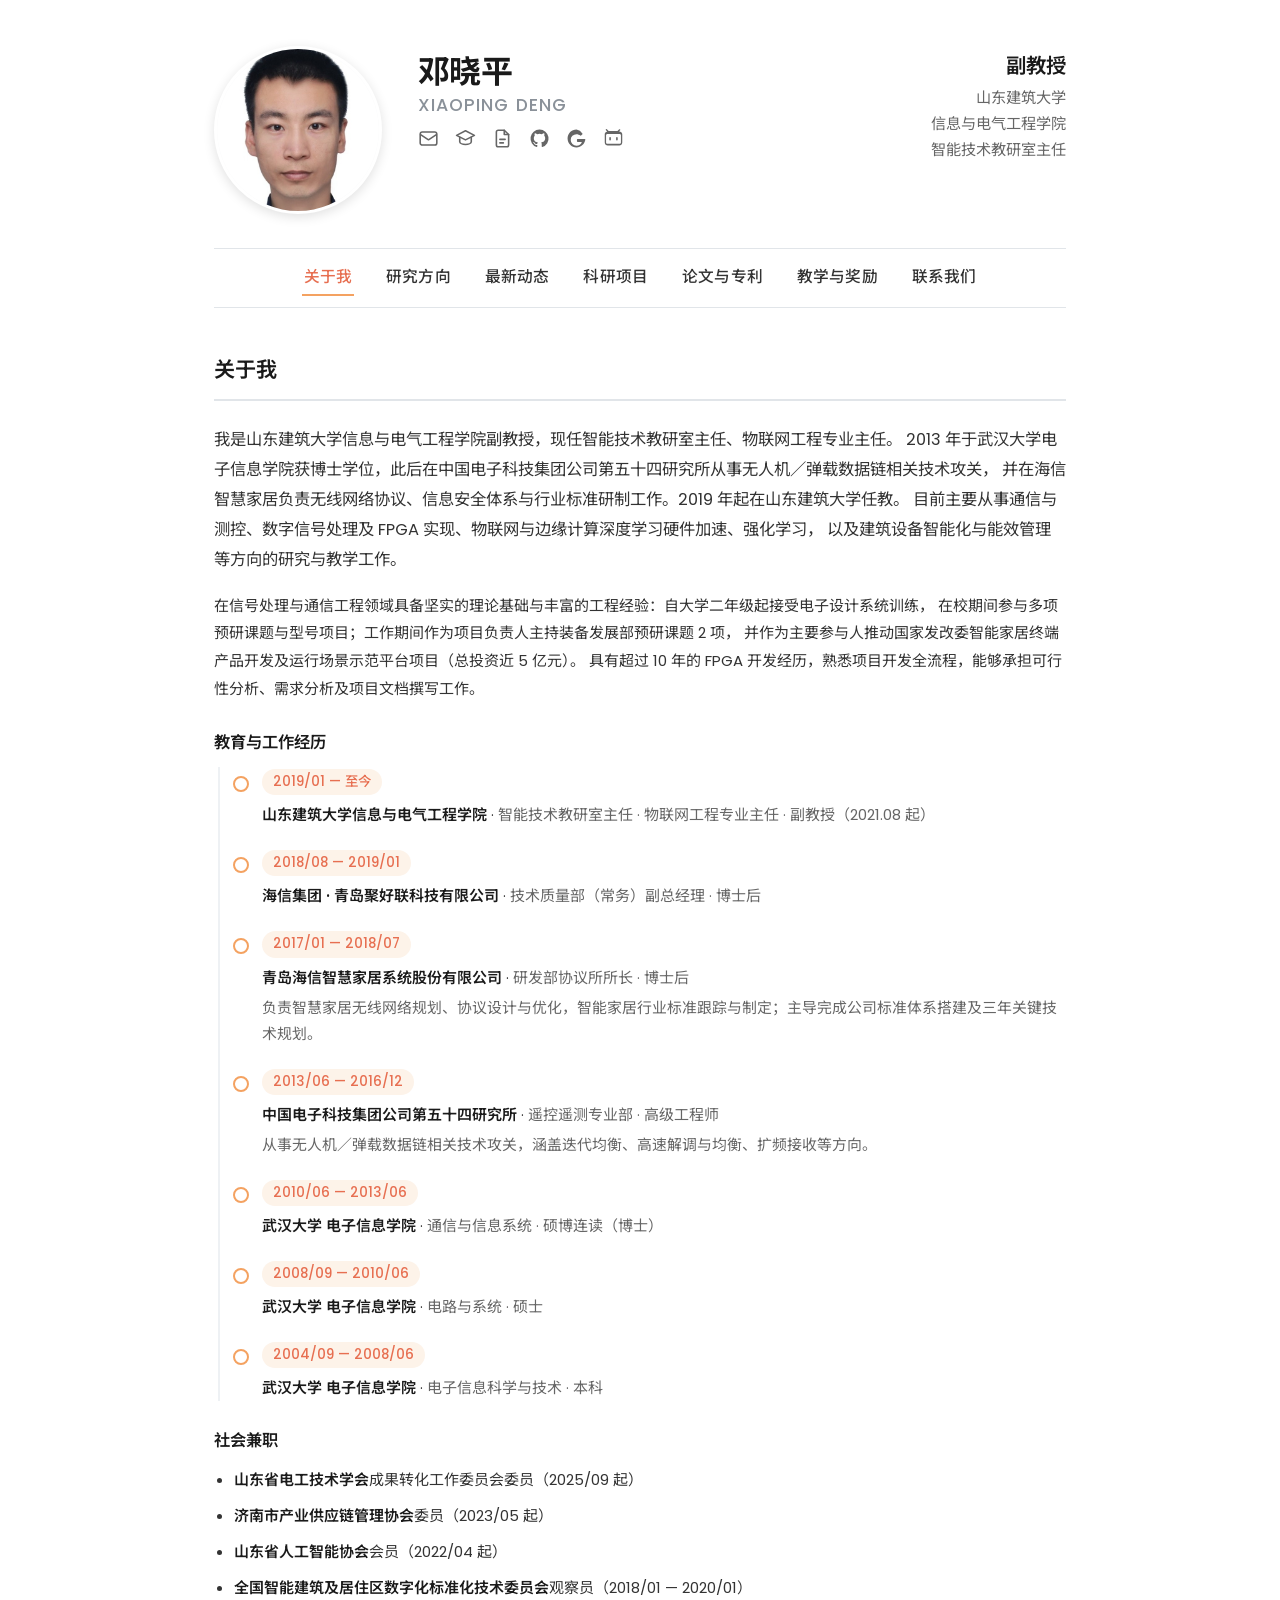
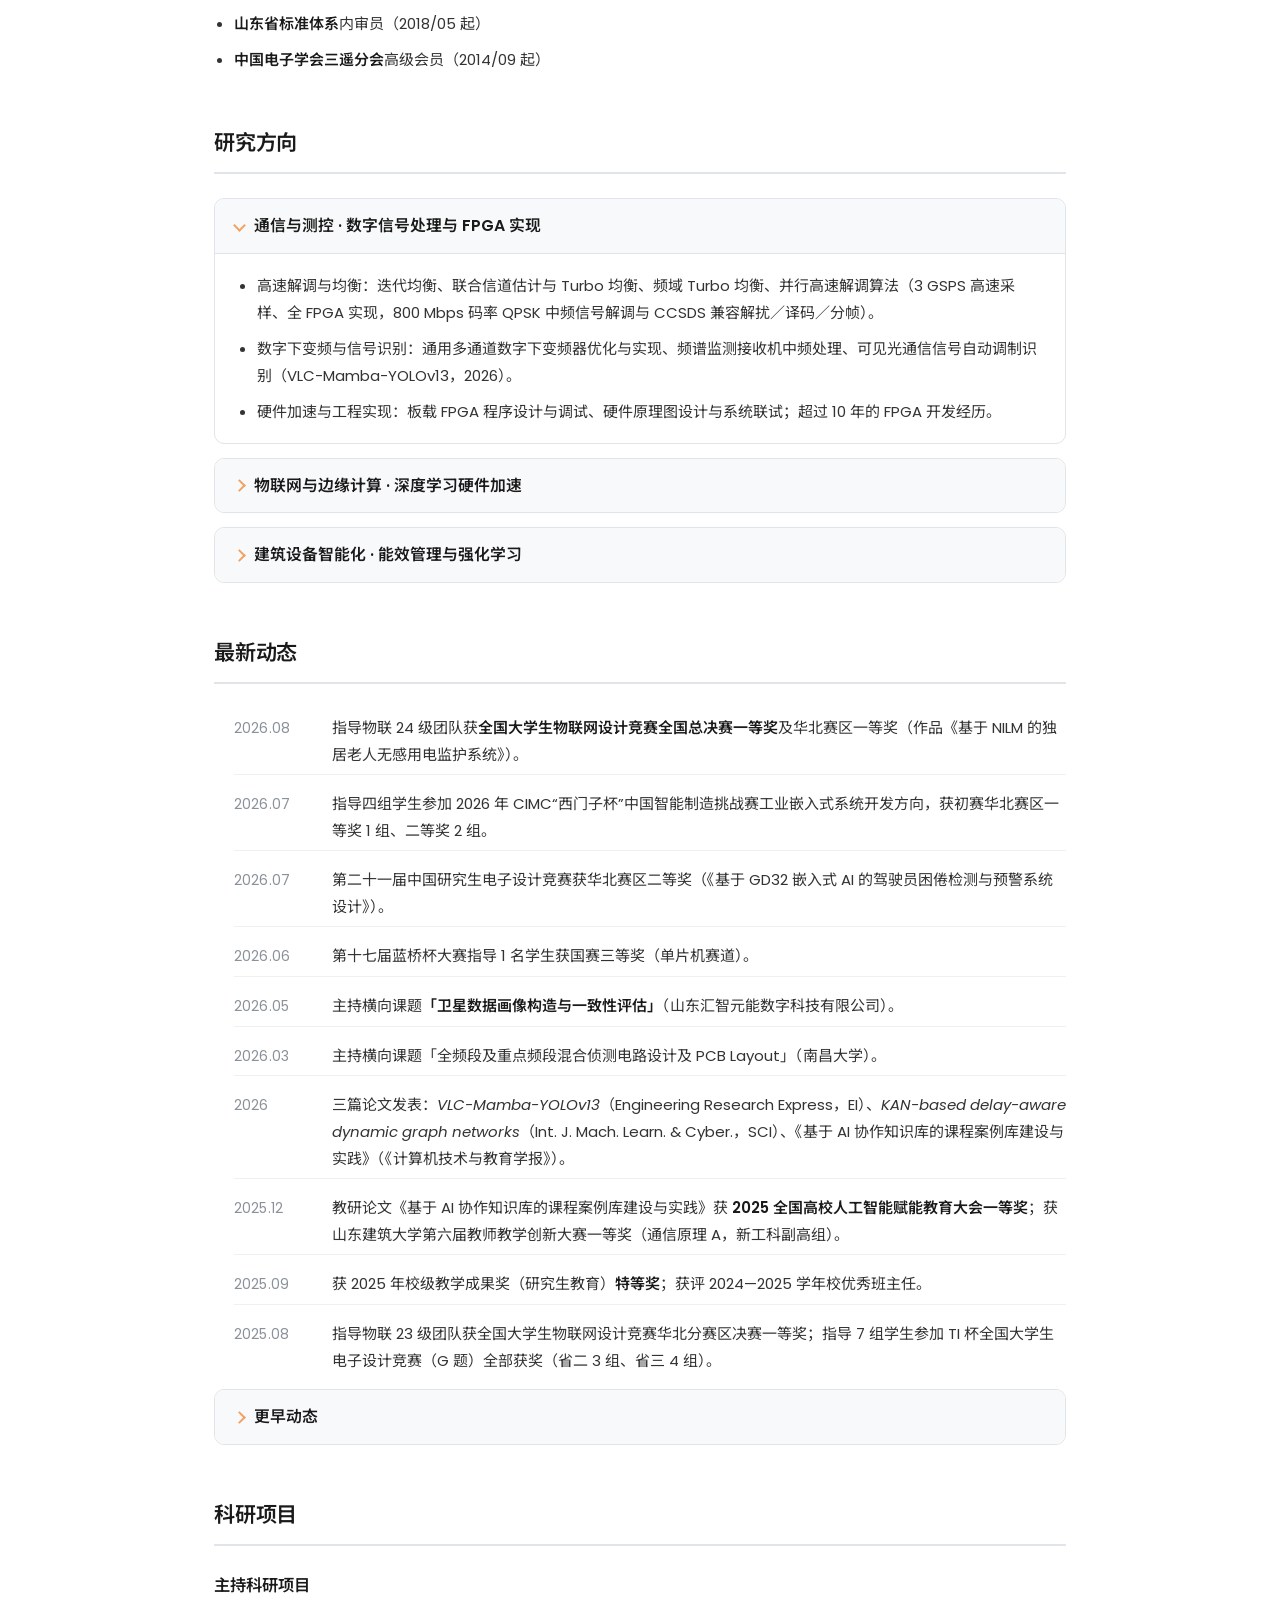
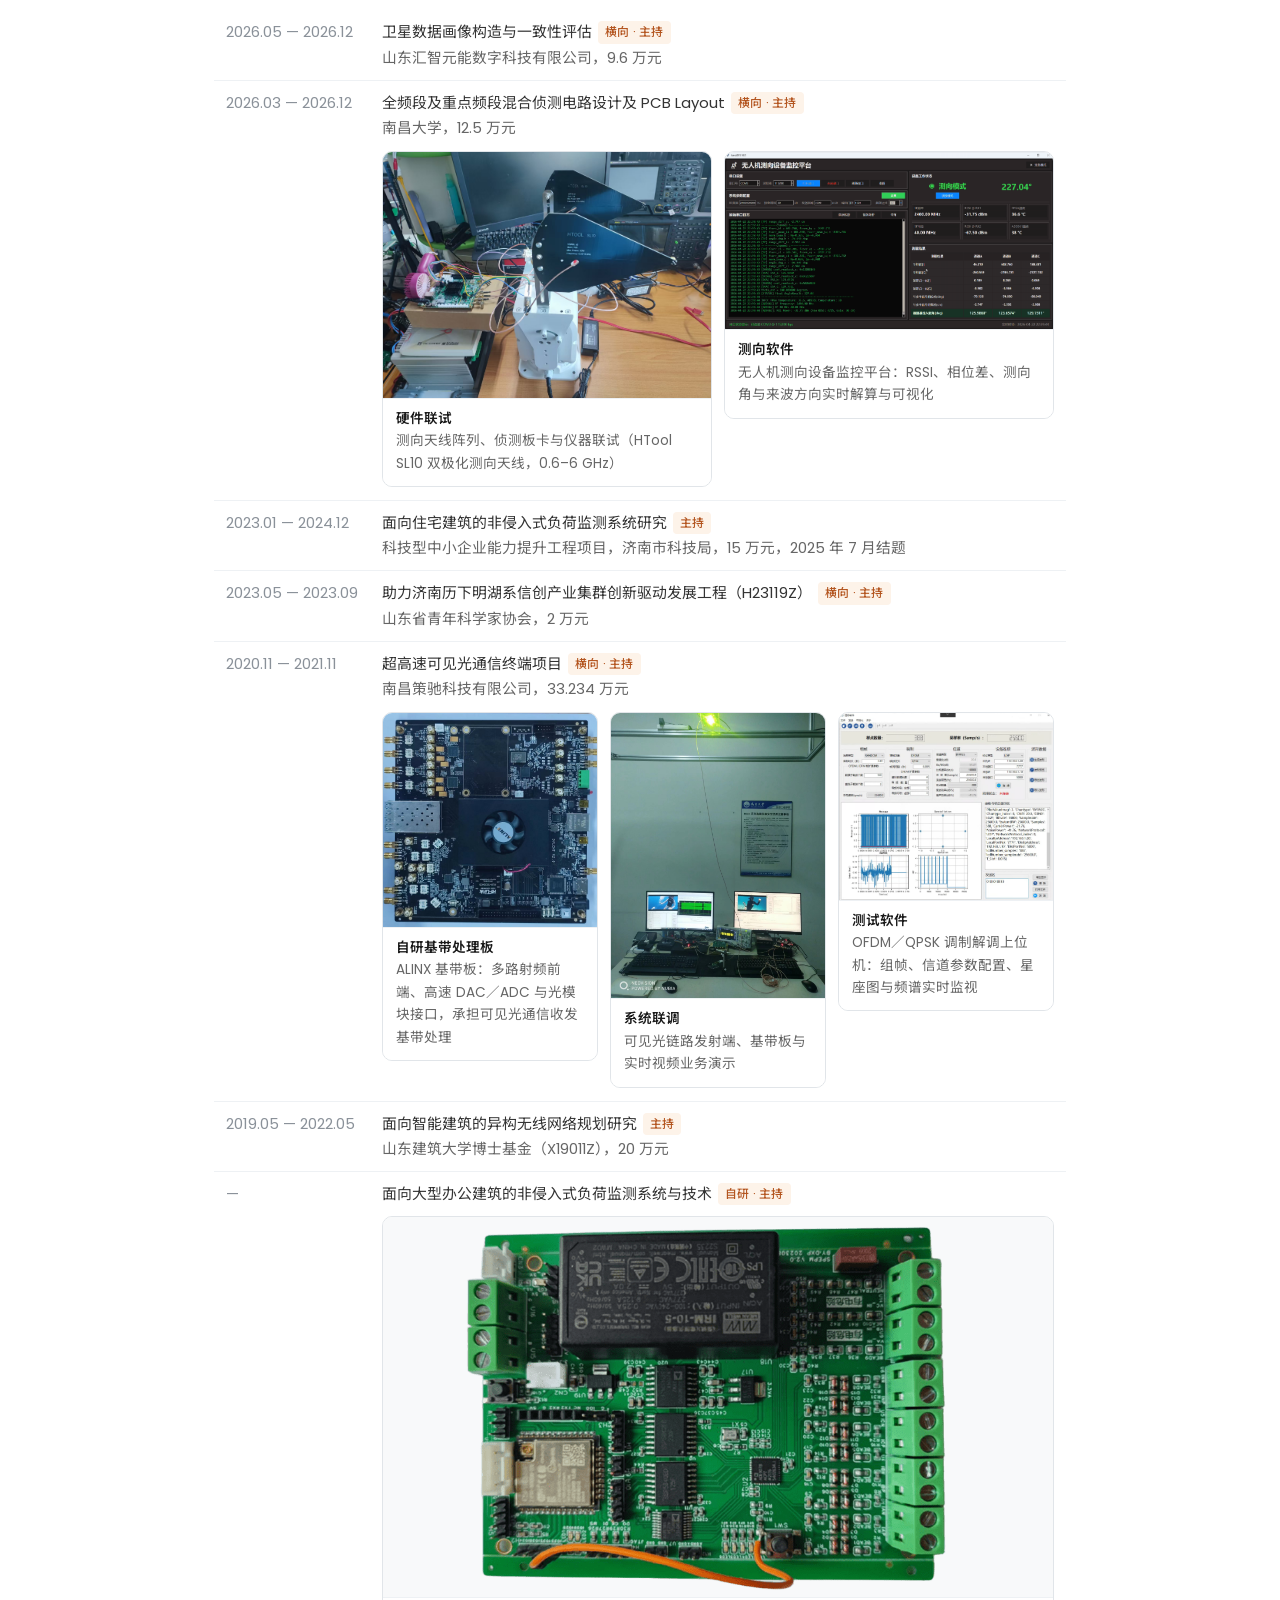
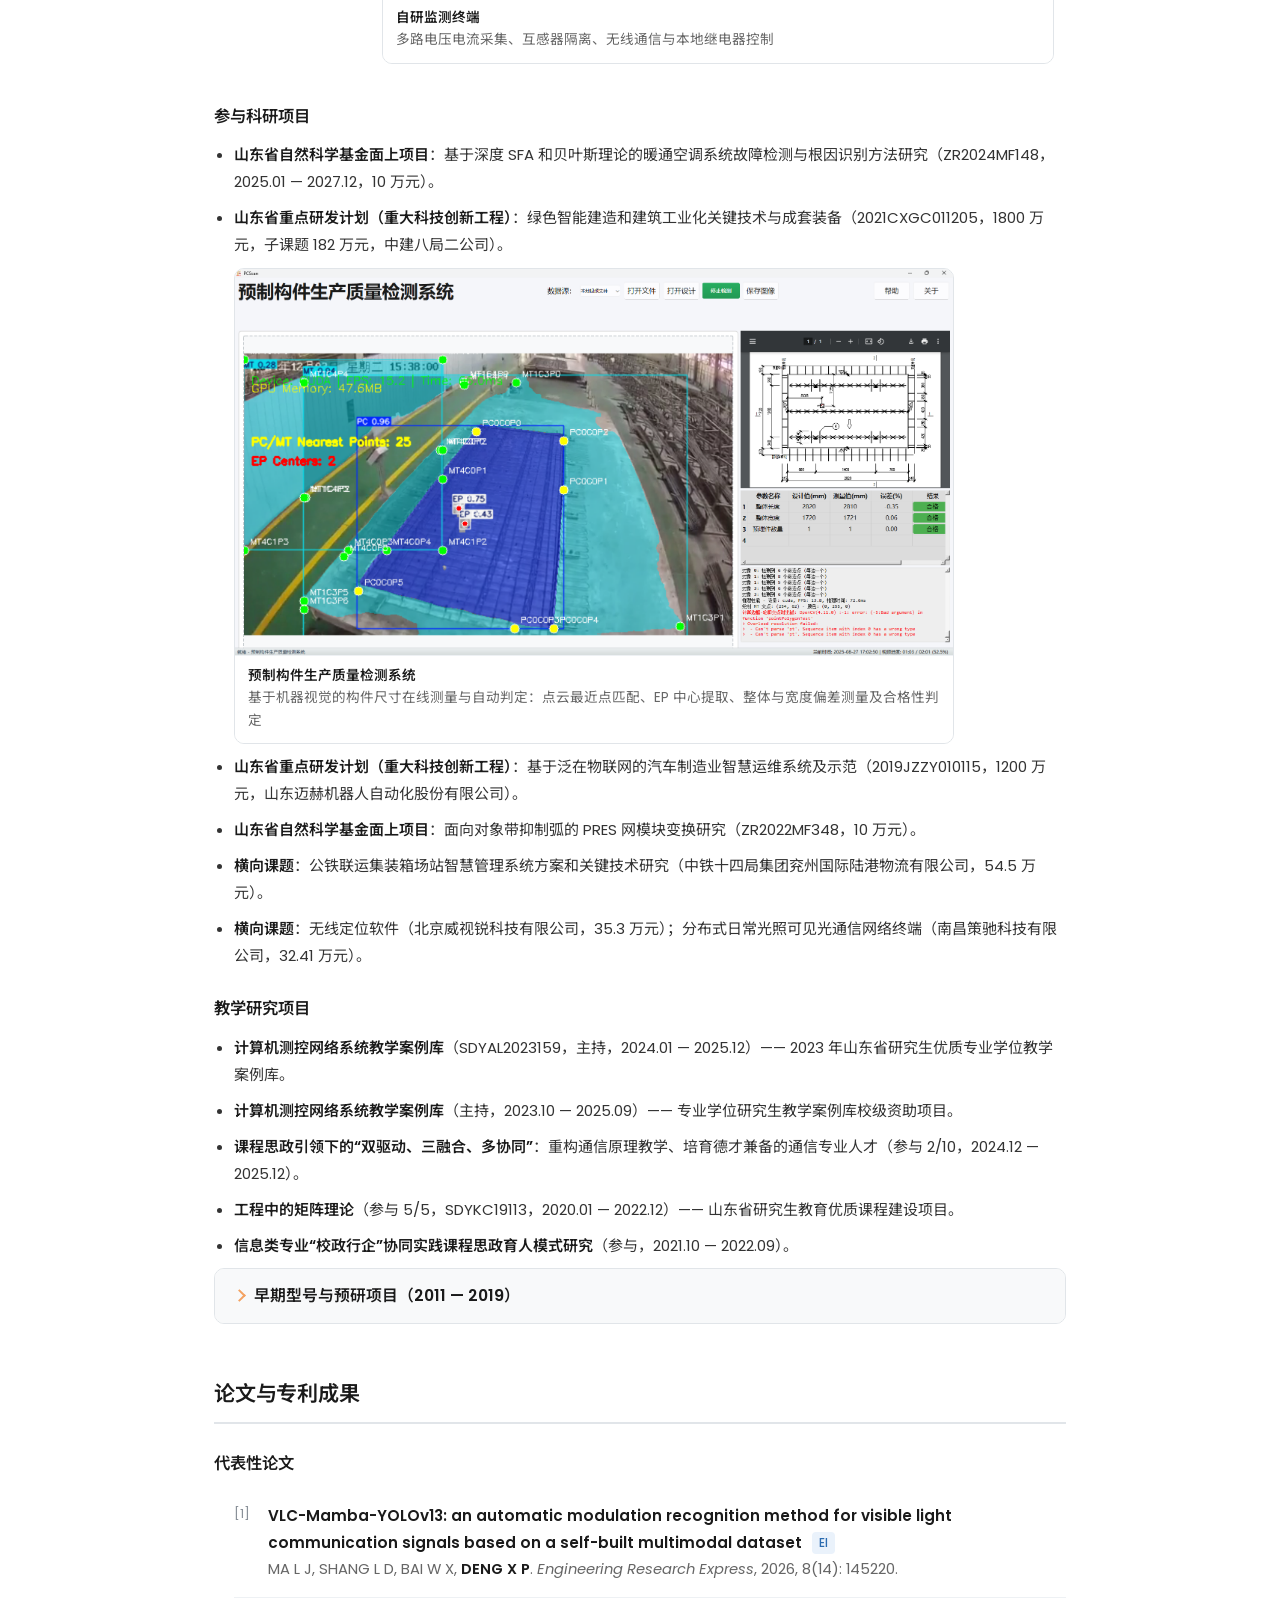
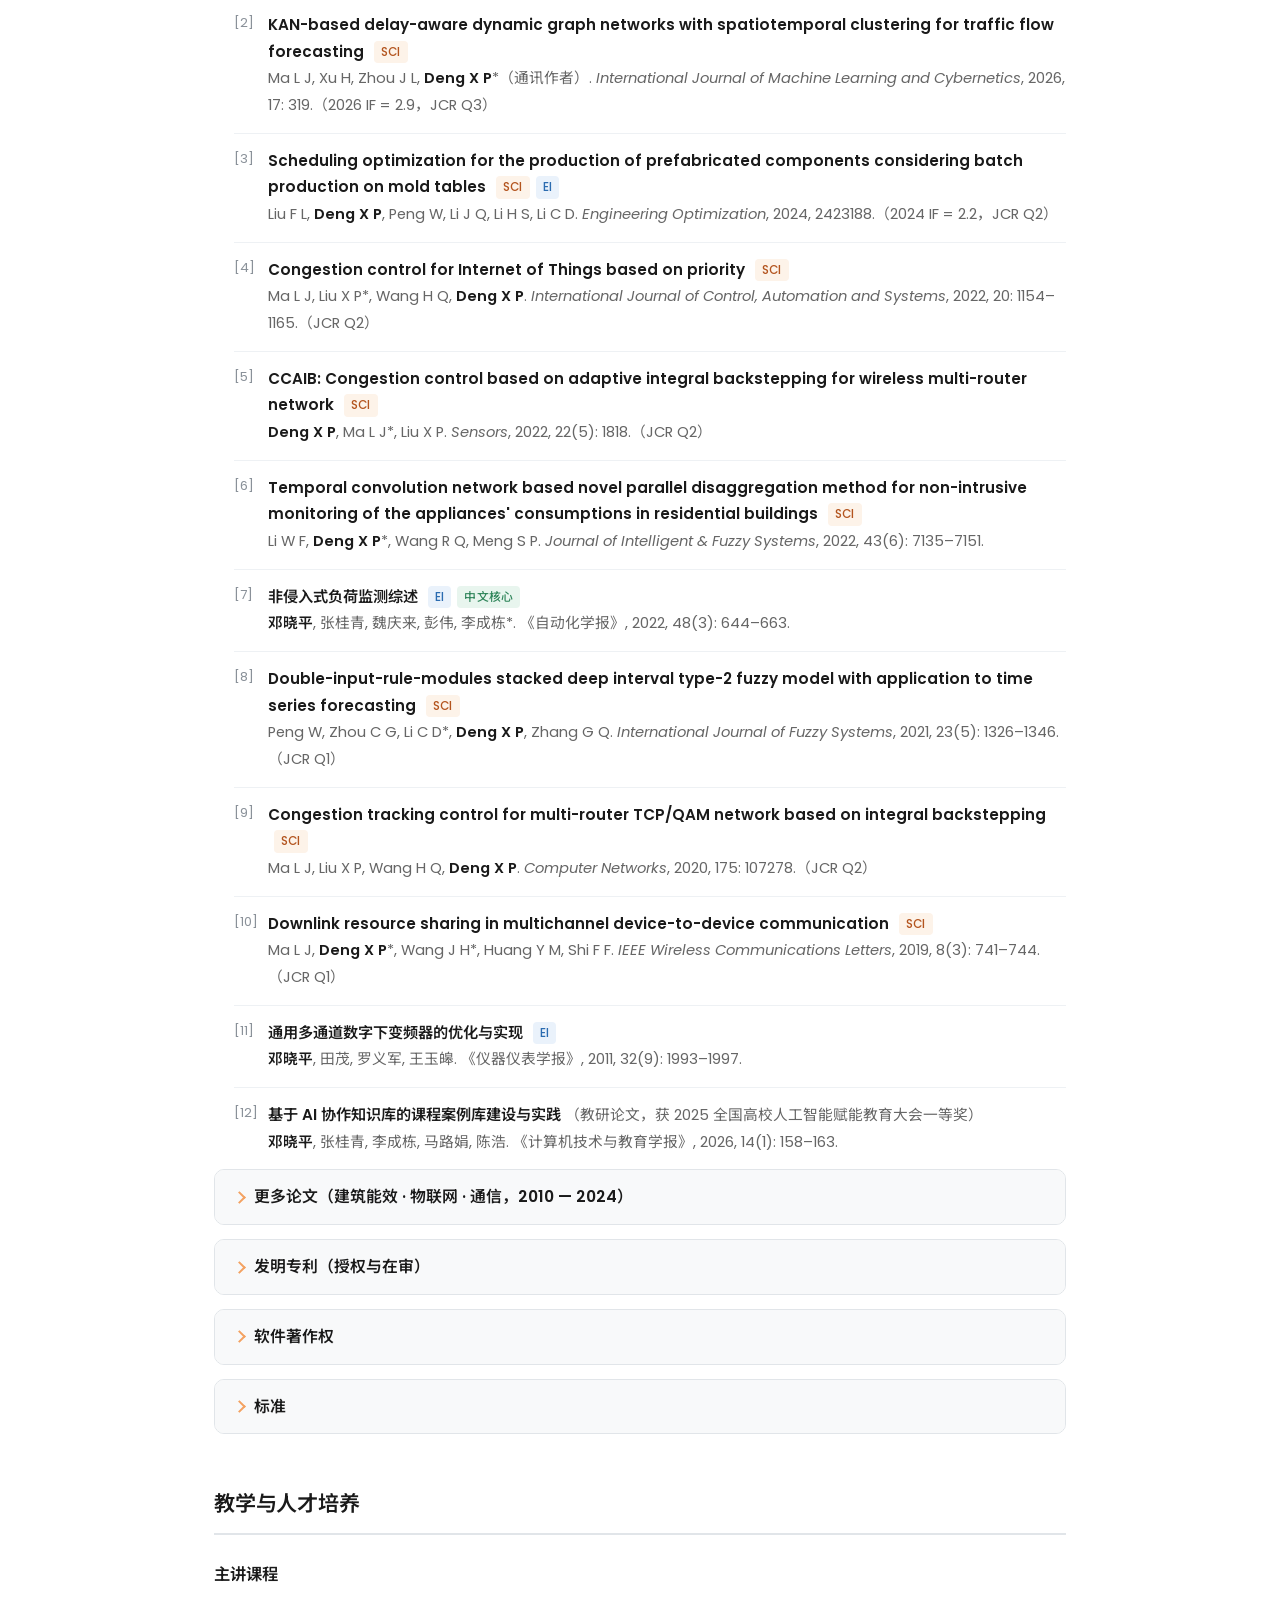
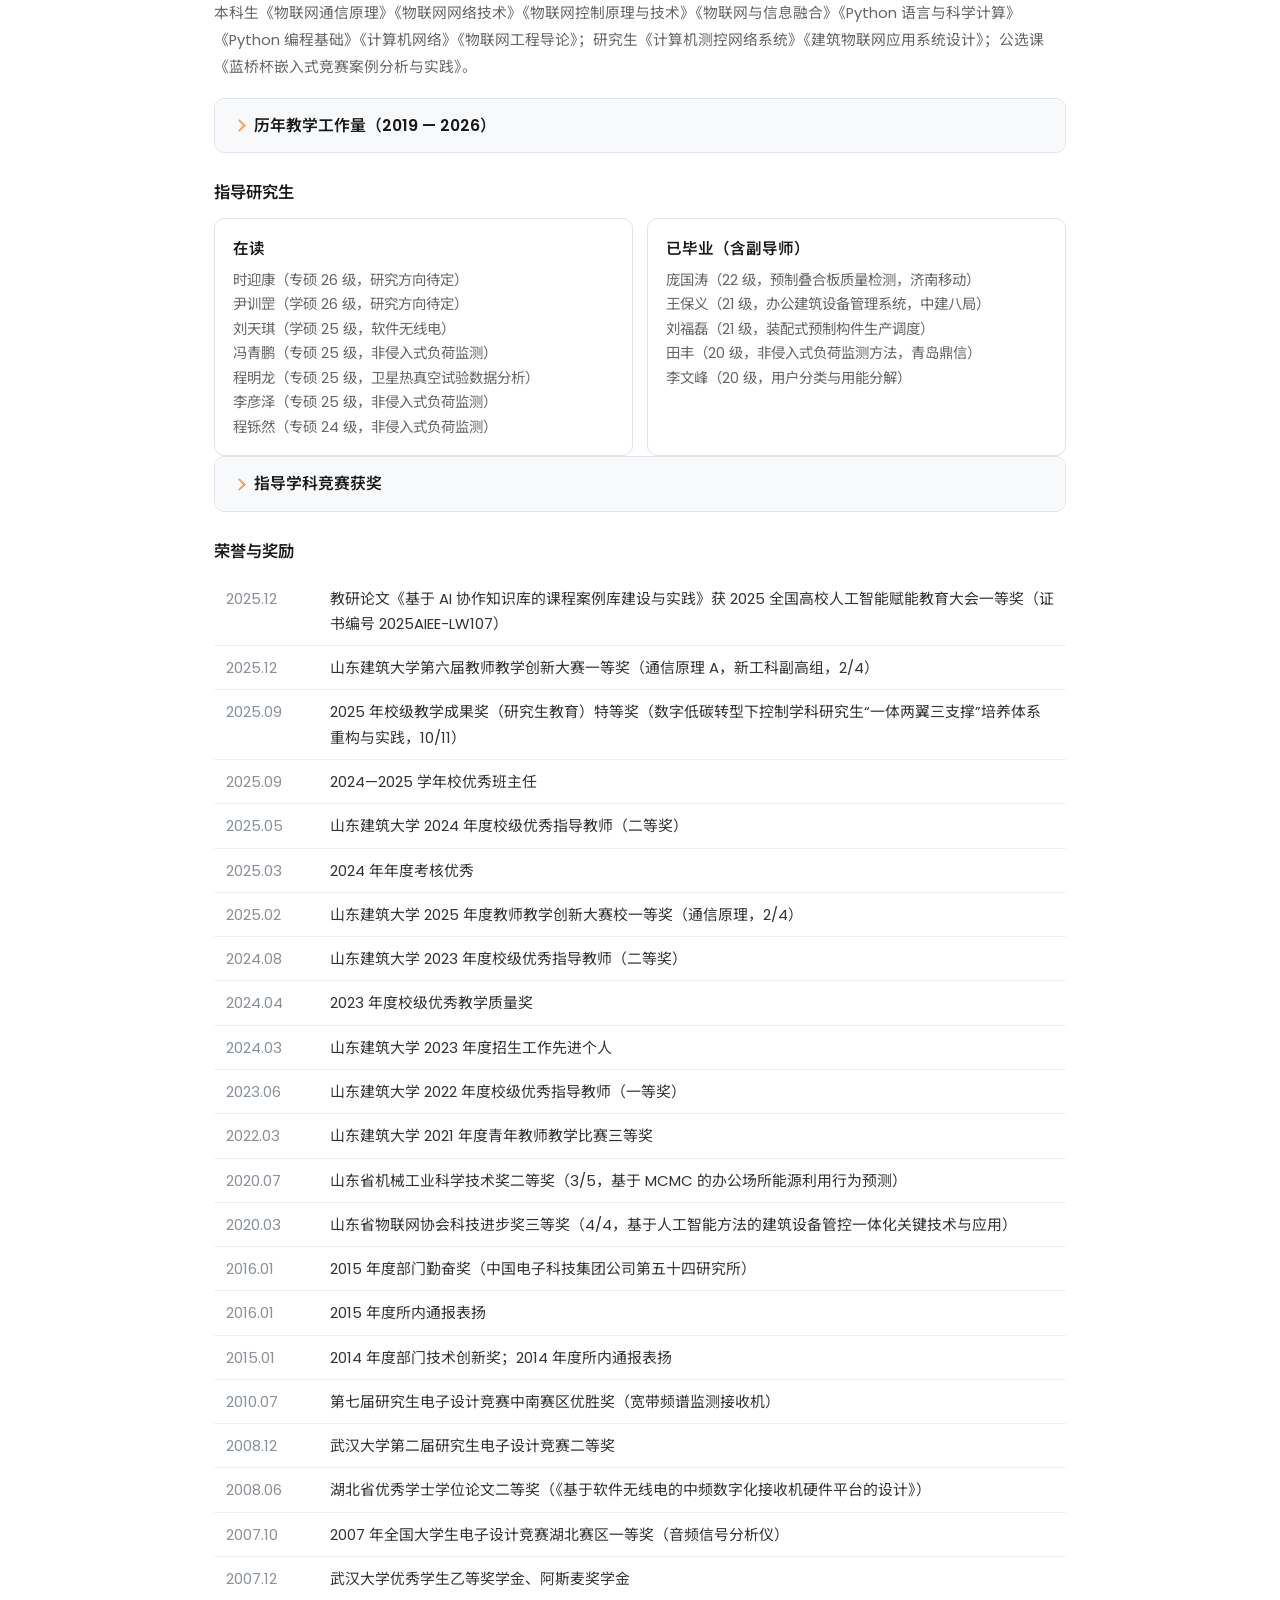
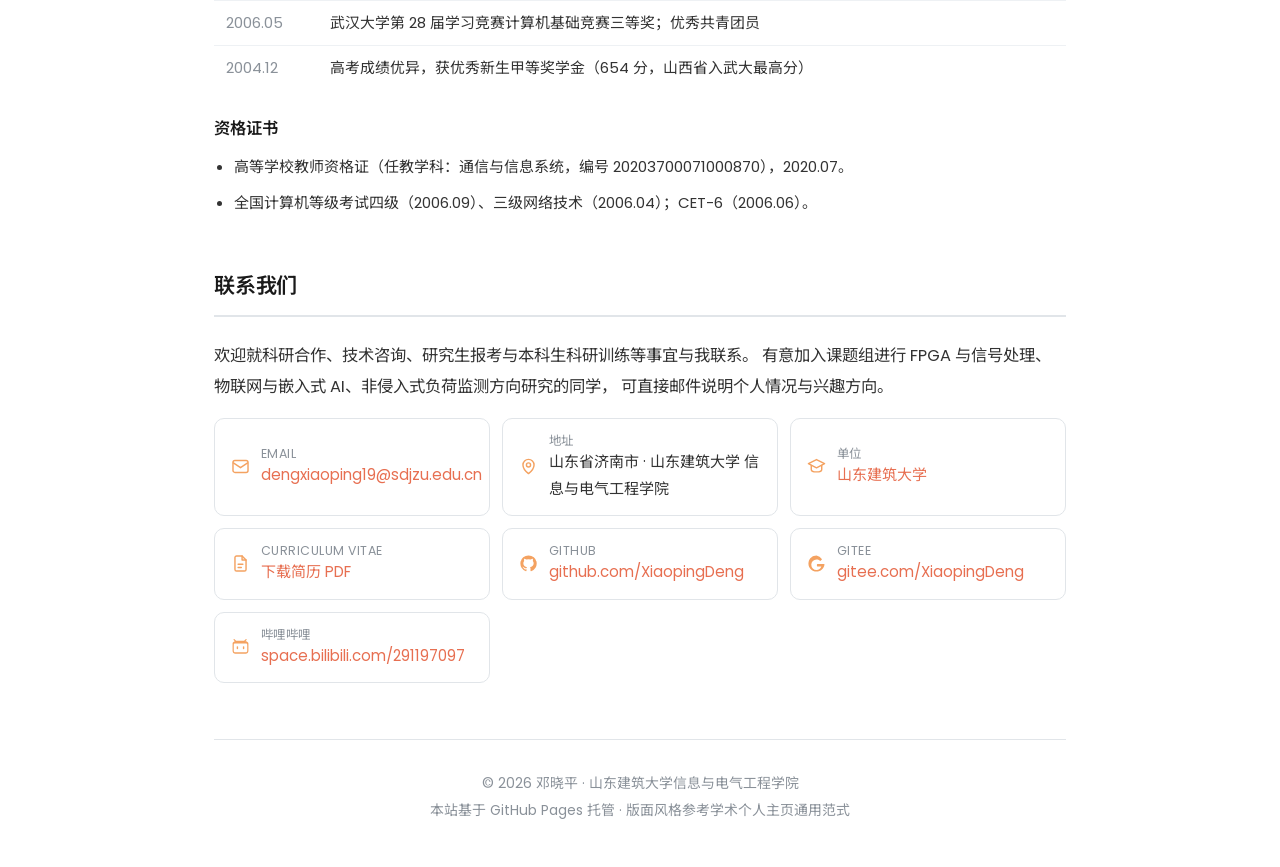
==== index.html @ 7cdaa71a "add personal homepage" ====
<!DOCTYPE html>
<html lang="zh-CN">
<head>
<meta charset="UTF-8">
<meta name="viewport" content="width=device-width, initial-scale=1.0">
<title>邓晓平 · 山东建筑大学</title>
<meta name="description" content="邓晓平，山东建筑大学信息与电气工程学院副教授，智能技术教研室主任。研究方向：通信与测控、数字信号处理及 FPGA 实现、物联网与边缘计算深度学习硬件加速、强化学习、建筑设备智能化与能效管理。">
<meta name="author" content="邓晓平">
<meta name="keywords" content="邓晓平, Xiaoping Deng, 山东建筑大学, 信息与电气工程学院, 物联网, 非侵入式负荷监测, FPGA, 数字信号处理, 智能建筑">
<meta property="og:type" content="profile">
<meta property="og:title" content="邓晓平 · 山东建筑大学">
<meta property="og:description" content="副教授 · 智能技术教研室主任 · 物联网工程专业主任">
<meta property="og:image" content="images/profile.jpg">
<link rel="icon" href="data:image/svg+xml,%3Csvg xmlns='http://www.w3.org/2000/svg' viewBox='0 0 64 64'%3E%3Crect width='64' height='64' rx='14' fill='%23f4a261'/%3E%3Ctext x='32' y='45' font-size='36' font-family='Helvetica,Arial,sans-serif' font-weight='bold' fill='%23fff' text-anchor='middle'%3ED%3C/text%3E%3C/svg%3E">
<link rel="preconnect" href="https://fonts.googleapis.com">
<link rel="preconnect" href="https://fonts.gstatic.com" crossorigin>
<link href="https://fonts.googleapis.com/css2?family=Poppins:wght@300;400;500;600;700&family=Noto+Sans+SC:wght@300;400;500;700&display=swap" rel="stylesheet">
<link rel="stylesheet" href="styles.css">
<script type="application/ld+json">
{
  "@context": "https://schema.org",
  "@type": "Person",
  "name": "邓晓平",
  "alternateName": "Xiaoping Deng",
  "jobTitle": "副教授",
  "affiliation": {
    "@type": "Organization",
    "name": "山东建筑大学",
    "department": "信息与电气工程学院"
  },
  "email": "dengxiaoping19@sdjzu.edu.cn",
  "knowsAbout": [
    "通信与测控",
    "数字信号处理与 FPGA 实现",
    "物联网与边缘计算",
    "深度学习硬件加速",
    "强化学习",
    "非侵入式负荷监测",
    "建筑设备智能化与能效管理"
  ]
}
</script>
</head>

<body>

<!-- ============================ 顶部介绍 ============================ -->
<section id="intro" class="intro-container">
    <div class="profile-photo">
        <img src="images/profile.jpg" alt="邓晓平 照片">
    </div>
    <div class="intro-text">
        <h1>邓晓平</h1>
        <h1 class="name-en">Xiaoping Deng</h1>
        <div class="social-icons">
            <a href="mailto:dengxiaoping19@sdjzu.edu.cn" aria-label="电子邮件" title="电子邮件">
                <svg viewBox="0 0 24 24" fill="none" stroke="currentColor" stroke-width="1.8" stroke-linecap="round" stroke-linejoin="round"><rect x="2.5" y="4.5" width="19" height="15" rx="2.5"/><path d="M3 7.5l9 6 9-6"/></svg>
            </a>
            <a href="https://www.sdjzu.edu.cn/" target="_blank" rel="noopener" aria-label="山东建筑大学" title="山东建筑大学">
                <svg viewBox="0 0 24 24" fill="none" stroke="currentColor" stroke-width="1.8" stroke-linecap="round" stroke-linejoin="round"><path d="M12 3.2L1.8 8.4 12 13.6l10.2-5.2L12 3.2z"/><path d="M5.4 10.6v5.1c0 1.7 3 3.1 6.6 3.1s6.6-1.4 6.6-3.1v-5.1"/></svg>
            </a>
            <a href="files/cv.pdf" target="_blank" aria-label="简历 PDF" title="简历 PDF">
                <svg viewBox="0 0 24 24" fill="none" stroke="currentColor" stroke-width="1.8" stroke-linecap="round" stroke-linejoin="round"><path d="M14 2.5H7A2 2 0 005 4.5v15a2 2 0 002 2h10a2 2 0 002-2V7.5l-5-5z"/><path d="M14 2.5v5h5"/><path d="M9 13h6M9 17h4"/></svg>
            </a>
            <!-- 如有学术主页（Google Scholar / 个人主页等），可在此追加一个 <a> -->
            <a href="https://github.com/XiaopingDeng" target="_blank" rel="noopener" aria-label="GitHub" title="GitHub">
                <svg viewBox="0 0 24 24" fill="currentColor"><path d="M12 1.8a10.2 10.2 0 00-3.23 19.9c.51.1.7-.22.7-.49v-1.9c-2.84.62-3.44-1.2-3.44-1.2-.46-1.18-1.13-1.5-1.13-1.5-.93-.63.07-.62.07-.62 1.02.07 1.56 1.05 1.56 1.05.91 1.56 2.39 1.11 2.97.85.09-.66.36-1.11.65-1.37-2.27-.26-4.65-1.13-4.65-5.05 0-1.12.4-2.03 1.05-2.75-.11-.26-.46-1.3.1-2.71 0 0 .86-.27 2.8 1.05a9.7 9.7 0 015.1 0c1.94-1.32 2.8-1.05 2.8-1.05.56 1.41.21 2.45.1 2.71.65.72 1.05 1.63 1.05 2.75 0 3.93-2.39 4.79-4.66 5.04.37.32.7.94.7 1.9v2.82c0 .27.19.6.71.49A10.2 10.2 0 0012 1.8z"/></svg>
            </a>
            <a href="https://gitee.com/XiaopingDeng" target="_blank" rel="noopener" aria-label="Gitee" title="Gitee">
                <svg viewBox="0 0 24 24" fill="currentColor"><path d="M12 1.8C6.37 1.8 1.8 6.37 1.8 12S6.37 22.2 12 22.2c5.2 0 9.52-3.94 10.11-8.97a.6.6 0 00-.59-.67h-8.4a.6.6 0 00-.6.6v2.1c0 .33.27.6.6.6h5.02a6.6 6.6 0 01-6.14 4.34 6.6 6.6 0 010-13.2c1.67 0 3.2.62 4.37 1.64.25.22.63.2.86-.04l1.5-1.52a.6.6 0 00-.02-.87A9.6 9.6 0 0012 1.8z"/></svg>
            </a>
            <a href="https://space.bilibili.com/291197097" target="_blank" rel="noopener" aria-label="哔哩哔哩" title="哔哩哔哩">
                <svg viewBox="0 0 24 24" fill="currentColor"><path d="M18.22 4.02l1.4-1.4a.75.75 0 00-1.06-1.06l-1.72 1.72a.75.75 0 01-.53.22H6.69a.75.75 0 01-.53-.22L4.44 1.56a.75.75 0 10-1.06 1.06l1.4 1.4C3.1 4.5 2 5.6 2 7.1v9.4c0 1.9 1.55 3.45 3.45 3.45h13.1c1.9 0 3.45-1.55 3.45-3.45V7.1c0-1.5-1.1-2.6-2.78-3.08zM20.5 16.5c0 .85-.7 1.55-1.55 1.55H5.05c-.85 0-1.55-.7-1.55-1.55V8.4c0-.85.7-1.55 1.55-1.55h13.9c.85 0 1.55.7 1.55 1.55v8.1z"/><path d="M8.1 10.3a.9.9 0 00-.9.9v2.1a.9.9 0 001.8 0v-2.1a.9.9 0 00-.9-.9zm7.8 0a.9.9 0 00-.9.9v2.1a.9.9 0 001.8 0v-2.1a.9.9 0 00-.9-.9z"/></svg>
            </a>
        </div>
    </div>
    <div class="school-info">
        <h2>副教授</h2>
        <p>山东建筑大学</p>
        <p>信息与电气工程学院</p>
        <p>智能技术教研室主任</p>
    </div>
</section>

<!-- ============================== 导航 ============================== -->
<header class="banner">
    <nav class="navbar">
        <a href="#about" class="nav-link">关于我</a>
        <a href="#research" class="nav-link">研究方向</a>
        <a href="#news" class="nav-link">最新动态</a>
        <a href="#projects" class="nav-link">科研项目</a>
        <a href="#publications" class="nav-link">论文与专利</a>
        <a href="#teaching" class="nav-link">教学与奖励</a>
        <a href="#contact" class="nav-link">联系我们</a>
    </nav>
</header>

<!-- ============================= 关于我 ============================= -->
<section id="about" class="section">
    <h2>关于我</h2>
    <p class="lede">
        我是山东建筑大学信息与电气工程学院副教授，现任智能技术教研室主任、物联网工程专业主任。
        2013 年于武汉大学电子信息学院获博士学位，此后在中国电子科技集团公司第五十四研究所从事无人机／弹载数据链相关技术攻关，
        并在海信智慧家居负责无线网络协议、信息安全体系与行业标准研制工作。2019 年起在山东建筑大学任教。
        目前主要从事通信与测控、数字信号处理及 FPGA 实现、物联网与边缘计算深度学习硬件加速、强化学习，
        以及建筑设备智能化与能效管理等方向的研究与教学工作。
    </p>
    <p>
        在信号处理与通信工程领域具备坚实的理论基础与丰富的工程经验：自大学二年级起接受电子设计系统训练，
        在校期间参与多项预研课题与型号项目；工作期间作为项目负责人主持装备发展部预研课题 2 项，
        并作为主要参与人推动国家发改委智能家居终端产品开发及运行场景示范平台项目（总投资近 5 亿元）。
        具有超过 10 年的 FPGA 开发经历，熟悉项目开发全流程，能够承担可行性分析、需求分析及项目文档撰写工作。
    </p>

    <h3>教育与工作经历</h3>
    <ul class="timeline">
        <li>
            <span class="period">2019/01 — 至今</span>
            <div><span class="role">山东建筑大学信息与电气工程学院</span> · <span class="org">智能技术教研室主任 · 物联网工程专业主任 · 副教授（2021.08 起）</span></div>
        </li>
        <li>
            <span class="period">2018/08 — 2019/01</span>
            <div><span class="role">海信集团 · 青岛聚好联科技有限公司</span> · <span class="org">技术质量部（常务）副总经理 · 博士后</span></div>
        </li>
        <li>
            <span class="period">2017/01 — 2018/07</span>
            <div><span class="role">青岛海信智慧家居系统股份有限公司</span> · <span class="org">研发部协议所所长 · 博士后</span></div>
            <div class="note">负责智慧家居无线网络规划、协议设计与优化，智能家居行业标准跟踪与制定；主导完成公司标准体系搭建及三年关键技术规划。</div>
        </li>
        <li>
            <span class="period">2013/06 — 2016/12</span>
            <div><span class="role">中国电子科技集团公司第五十四研究所</span> · <span class="org">遥控遥测专业部 · 高级工程师</span></div>
            <div class="note">从事无人机／弹载数据链相关技术攻关，涵盖迭代均衡、高速解调与均衡、扩频接收等方向。</div>
        </li>
        <li>
            <span class="period">2010/06 — 2013/06</span>
            <div><span class="role">武汉大学 电子信息学院</span> · <span class="org">通信与信息系统 · 硕博连读（博士）</span></div>
        </li>
        <li>
            <span class="period">2008/09 — 2010/06</span>
            <div><span class="role">武汉大学 电子信息学院</span> · <span class="org">电路与系统 · 硕士</span></div>
        </li>
        <li>
            <span class="period">2004/09 — 2008/06</span>
            <div><span class="role">武汉大学 电子信息学院</span> · <span class="org">电子信息科学与技术 · 本科</span></div>
        </li>
    </ul>

    <h3>社会兼职</h3>
    <ul>
        <li><b>山东省电工技术学会</b>成果转化工作委员会委员（2025/09 起）</li>
        <li><b>济南市产业供应链管理协会</b>委员（2023/05 起）</li>
        <li><b>山东省人工智能协会</b>会员（2022/04 起）</li>
        <li><b>全国智能建筑及居住区数字化标准化技术委员会</b>观察员（2018/01 — 2020/01）</li>
        <li><b>山东省标准体系</b>内审员（2018/05 起）</li>
        <li><b>中国电子学会三遥分会</b>高级会员（2014/09 起）</li>
    </ul>
</section>

<!-- ============================ 研究方向 ============================ -->
<section id="research" class="section">
    <h2>研究方向</h2>

    <details open>
        <summary>通信与测控 · 数字信号处理与 FPGA 实现</summary>
        <div class="details-body">
            <ul>
                <li>高速解调与均衡：迭代均衡、联合信道估计与 Turbo 均衡、频域 Turbo 均衡、并行高速解调算法（3 GSPS 高速采样、全 FPGA 实现，800 Mbps 码率 QPSK 中频信号解调与 CCSDS 兼容解扰／译码／分帧）。</li>
                <li>数字下变频与信号识别：通用多通道数字下变频器优化与实现、频谱监测接收机中频处理、可见光通信信号自动调制识别（VLC-Mamba-YOLOv13，2026）。</li>
                <li>硬件加速与工程实现：板载 FPGA 程序设计与调试、硬件原理图设计与系统联试；超过 10 年的 FPGA 开发经历。</li>
            </ul>
        </div>
    </details>

    <details>
        <summary>物联网与边缘计算 · 深度学习硬件加速</summary>
        <div class="details-body">
            <ul>
                <li>无线网络与协议：面向智慧家居的异构自组织网络分簇算法、基于自适应积分反步法的无线多路由器网络拥塞控制（CCAIB）、基于优先级的物联网拥塞控制、多信道 D2D 下行资源共享。</li>
                <li>边缘计算与智能预测：云边协同的建筑能耗迁移预测、基于 KAN 的延迟感知动态图网络交通流预测、自学习边权重图卷积网络用户用能分类。</li>
                <li>嵌入式 AI 与应用：昇腾 AI 平台、GD32 嵌入式 AI 的工程化落地（困倦检测与预警、嵌入式系统开发等）。</li>
            </ul>
        </div>
    </details>

    <details>
        <summary>建筑设备智能化 · 能效管理与强化学习</summary>
        <div class="details-body">
            <ul>
                <li>非侵入式负荷监测（NILM）：综述（《自动化学报》）、基于改进 kNN 与暂稳态特征的事件检测、时间卷积网络并行负荷分解、高低频数据融合的监测系统设计与应用。</li>
                <li>建筑用能与设备管理：办公建筑用能行为预测（MCMC）、地源热泵空调系统多设备协同优化、暖通空调系统故障检测与根因识别。</li>
                <li>智能建造与预制构件：基于强化学习的预制构件生产调度优化、混凝土预制构件分组生产调度、视频轨迹分析的临边区域安全预警。</li>
            </ul>
        </div>
    </details>
</section>

<!-- ============================ 最新动态 ============================ -->
<section id="news" class="section">
    <h2>最新动态</h2>
    <ul class="news-list">
        <li><span class="when">2026.08</span><span class="what">指导物联 24 级团队获<b>全国大学生物联网设计竞赛全国总决赛一等奖</b>及华北赛区一等奖（作品《基于 NILM 的独居老人无感用电监护系统》）。</span></li>
        <li><span class="when">2026.07</span><span class="what">指导四组学生参加 2026 年 CIMC“西门子杯”中国智能制造挑战赛工业嵌入式系统开发方向，获初赛华北赛区一等奖 1 组、二等奖 2 组。</span></li>
        <li><span class="when">2026.07</span><span class="what">第二十一届中国研究生电子设计竞赛获华北赛区二等奖（《基于 GD32 嵌入式 AI 的驾驶员困倦检测与预警系统设计》）。</span></li>
        <li><span class="when">2026.06</span><span class="what">第十七届蓝桥杯大赛指导 1 名学生获国赛三等奖（单片机赛道）。</span></li>
        <li><span class="when">2026.05</span><span class="what">主持横向课题<b>「卫星数据画像构造与一致性评估」</b>（山东汇智元能数字科技有限公司）。</span></li>
        <li><span class="when">2026.03</span><span class="what">主持横向课题「全频段及重点频段混合侦测电路设计及 PCB Layout」（南昌大学）。</span></li>
        <li><span class="when">2026</span><span class="what">三篇论文发表：<i>VLC-Mamba-YOLOv13</i>（Engineering Research Express，EI）、<i>KAN-based delay-aware dynamic graph networks</i>（Int. J. Mach. Learn. &amp; Cyber.，SCI）、《基于 AI 协作知识库的课程案例库建设与实践》（《计算机技术与教育学报》）。</span></li>
        <li><span class="when">2025.12</span><span class="what">教研论文《基于 AI 协作知识库的课程案例库建设与实践》获 <b>2025 全国高校人工智能赋能教育大会一等奖</b>；获山东建筑大学第六届教师教学创新大赛一等奖（通信原理 A，新工科副高组）。</span></li>
        <li><span class="when">2025.09</span><span class="what">获 2025 年校级教学成果奖（研究生教育）<b>特等奖</b>；获评 2024—2025 学年校优秀班主任。</span></li>
        <li><span class="when">2025.08</span><span class="what">指导物联 23 级团队获全国大学生物联网设计竞赛华北分赛区决赛一等奖；指导 7 组学生参加 TI 杯全国大学生电子设计竞赛（G 题）全部获奖（省二 3 组、省三 4 组）。</span></li>
    </ul>
    <details>
        <summary>更早动态</summary>
        <div class="details-body">
            <ul class="news-list">
                <li><span class="when">2025.05</span><span class="what">获山东建筑大学 2024 年度校级优秀指导教师（二等奖）。</span></li>
                <li><span class="when">2025.04</span><span class="what">第十六届蓝桥杯大赛指导 5 名学生获省赛奖项（EDA 二等奖 1 项、嵌入式二等奖 1 项、三等奖 3 项）。</span></li>
                <li><span class="when">2025.03</span><span class="what">2024 年年度考核优秀。</span></li>
                <li><span class="when">2025.02</span><span class="what">获山东建筑大学 2025 年度教师教学创新大赛校一等奖（通信原理）。</span></li>
                <li><span class="when">2024.09</span><span class="what">昇腾 AI 创新大赛 2024 济南赛区决赛获高校赛道铜奖。</span></li>
                <li><span class="when">2024.04</span><span class="what">获 2023 年度校级优秀教学质量奖。</span></li>
                <li><span class="when">2024</span><span class="what">论文 <i>Scheduling optimization for the production of prefabricated components</i> 发表于 Engineering Optimization（SCI／EI，JCR Q2）。</span></li>
                <li><span class="when">2023.10</span><span class="what">指导学生参加第十七届 iCAN 全国大学生创新创业大赛山东赛区选拔赛，获标准赛道二等奖。</span></li>
                <li><span class="when">2023.06</span><span class="what">获山东建筑大学 2022 年度校级优秀指导教师（一等奖）。</span></li>
                <li><span class="when">2023.02</span><span class="what">参编山东省工程建设标准《智慧住区评价标准》（DB37/T 5240-2022）发布。</span></li>
            </ul>
        </div>
    </details>
</section>

<!-- ============================ 科研项目 ============================ -->
<section id="projects" class="section">
    <h2>科研项目</h2>

    <h3>主持科研项目</h3>
    <div class="table-wrap">
        <table class="plain">
            <tbody>
                <tr><td class="when">2026.05 — 2026.12</td><td>卫星数据画像构造与一致性评估<span class="tag sci">横向 · 主持</span><br><span class="pub-meta">山东汇智元能数字科技有限公司，9.6 万元</span></td></tr>
                <tr><td class="when">2026.03 — 2026.12</td><td>全频段及重点频段混合侦测电路设计及 PCB Layout<span class="tag sci">横向 · 主持</span><br><span class="pub-meta">南昌大学，12.5 万元</span>
                    <div class="figure-grid">
                        <figure>
                            <a href="images/全频段及重点频段混合侦测电路设计-硬件.jpg" target="_blank" rel="noopener">
                                <img src="images/全频段及重点频段混合侦测电路设计-硬件.jpg" alt="全频段及重点频段混合侦测电路 测向天线与硬件联试" loading="lazy">
                            </a>
                            <figcaption><b>硬件联试</b><br>测向天线阵列、侦测板卡与仪器联试（HTool SL10 双极化测向天线，0.6–6 GHz）</figcaption>
                        </figure>
                        <figure>
                            <a href="images/全频段及重点频段混合侦测电路设计-软件.png" target="_blank" rel="noopener">
                                <img src="images/全频段及重点频段混合侦测电路设计-软件.png" alt="无人机测向设备监控平台软件界面" loading="lazy">
                            </a>
                            <figcaption><b>测向软件</b><br>无人机测向设备监控平台：RSSI、相位差、测向角与来波方向实时解算与可视化</figcaption>
                        </figure>
                    </div>
                </td></tr>
                <tr><td class="when">2023.01 — 2024.12</td><td>面向住宅建筑的非侵入式负荷监测系统研究<span class="tag sci">主持</span><br><span class="pub-meta">科技型中小企业能力提升工程项目，济南市科技局，15 万元，2025 年 7 月结题</span></td></tr>
                <tr><td class="when">2023.05 — 2023.09</td><td>助力济南历下明湖系信创产业集群创新驱动发展工程（H23119Z）<span class="tag sci">横向 · 主持</span><br><span class="pub-meta">山东省青年科学家协会，2 万元</span></td></tr>
                <tr><td class="when">2020.11 — 2021.11</td><td>超高速可见光通信终端项目<span class="tag sci">横向 · 主持</span><br><span class="pub-meta">南昌策驰科技有限公司，33.234 万元</span>
                    <div class="figure-grid">
                        <figure>
                            <a href="images/超高速可见光通信终端项目-硬件.png" target="_blank" rel="noopener">
                                <img src="images/超高速可见光通信终端项目-硬件.png" alt="超高速可见光通信终端项目 自研基带处理板" loading="lazy">
                            </a>
                            <figcaption><b>自研基带处理板</b><br>ALINX 基带板：多路射频前端、高速 DAC／ADC 与光模块接口，承担可见光通信收发基带处理</figcaption>
                        </figure>
                        <figure class="tall">
                            <a href="images/超高速可见光通信终端项目-系统.png" target="_blank" rel="noopener">
                                <img src="images/超高速可见光通信终端项目-系统.png" alt="超高速可见光通信终端项目 系统联调现场" loading="lazy">
                            </a>
                            <figcaption><b>系统联调</b><br>可见光链路发射端、基带板与实时视频业务演示</figcaption>
                        </figure>
                        <figure>
                            <a href="images/超高速可见光通信终端项目-测试软件.png" target="_blank" rel="noopener">
                                <img src="images/超高速可见光通信终端项目-测试软件.png" alt="超高速可见光通信终端项目 上位机测试软件界面" loading="lazy">
                            </a>
                            <figcaption><b>测试软件</b><br>OFDM／QPSK 调制解调上位机：组帧、信道参数配置、星座图与频谱实时监视</figcaption>
                        </figure>
                    </div>
                </td></tr>
                <tr><td class="when">2019.05 — 2022.05</td><td>面向智能建筑的异构无线网络规划研究<span class="tag sci">主持</span><br><span class="pub-meta">山东建筑大学博士基金（X19011Z），20 万元</span></td></tr>
                <tr><td class="when">—</td><td>面向大型办公建筑的非侵入式负荷监测系统与技术<span class="tag sci">自研 · 主持</span>
                    <div class="figure-grid">
                        <figure>
                            <a href="images/面向大型办公建筑的非侵入式负荷监测系统与技术.png" target="_blank" rel="noopener">
                                <img src="images/面向大型办公建筑的非侵入式负荷监测系统与技术.png" alt="非侵入式负荷监测系统自研监测终端电路板" loading="lazy">
                            </a>
                            <figcaption><b>自研监测终端</b><br>多路电压电流采集、互感器隔离、无线通信与本地继电器控制</figcaption>
                        </figure>
                    </div>
                </td></tr>
            </tbody>
        </table>
    </div>

    <h3>参与科研项目</h3>
    <ul>
        <li><b>山东省自然科学基金面上项目</b>：基于深度 SFA 和贝叶斯理论的暖通空调系统故障检测与根因识别方法研究（ZR2024MF148，2025.01 — 2027.12，10 万元）。</li>
        <li><b>山东省重点研发计划（重大科技创新工程）</b>：绿色智能建造和建筑工业化关键技术与成套装备（2021CXGC011205，1800 万元，子课题 182 万元，中建八局二公司）。
            <div class="figure-grid">
                <figure class="wide">
                    <a href="images/绿色智能建造和建筑工业化关键技术与成套装备.png" target="_blank" rel="noopener">
                        <img src="images/绿色智能建造和建筑工业化关键技术与成套装备.png" alt="预制构件生产质量检测系统的软件界面" loading="lazy">
                    </a>
                    <figcaption><b>预制构件生产质量检测系统</b><br>基于机器视觉的构件尺寸在线测量与自动判定：点云最近点匹配、EP 中心提取、整体与宽度偏差测量及合格性判定</figcaption>
                </figure>
            </div>
        </li>
        <li><b>山东省重点研发计划（重大科技创新工程）</b>：基于泛在物联网的汽车制造业智慧运维系统及示范（2019JZZY010115，1200 万元，山东迈赫机器人自动化股份有限公司）。</li>
        <li><b>山东省自然科学基金面上项目</b>：面向对象带抑制弧的 PRES 网模块变换研究（ZR2022MF348，10 万元）。</li>
        <li><b>横向课题</b>：公铁联运集装箱场站智慧管理系统方案和关键技术研究（中铁十四局集团兖州国际陆港物流有限公司，54.5 万元）。</li>
        <li><b>横向课题</b>：无线定位软件（北京威视锐科技有限公司，35.3 万元）；分布式日常光照可见光通信网络终端（南昌策驰科技有限公司，32.41 万元）。</li>
    </ul>

    <h3>教学研究项目</h3>
    <ul>
        <li><b>计算机测控网络系统教学案例库</b>（SDYAL2023159，主持，2024.01 — 2025.12）—— 2023 年山东省研究生优质专业学位教学案例库。</li>
        <li><b>计算机测控网络系统教学案例库</b>（主持，2023.10 — 2025.09）—— 专业学位研究生教学案例库校级资助项目。</li>
        <li><b>课程思政引领下的“双驱动、三融合、多协同”</b>：重构通信原理教学、培育德才兼备的通信专业人才（参与 2/10，2024.12 — 2025.12）。</li>
        <li><b>工程中的矩阵理论</b>（参与 5/5，SDYKC19113，2020.01 — 2022.12）—— 山东省研究生教育优质课程建设项目。</li>
        <li><b>信息类专业“校政行企”协同实践课程思政育人模式研究</b>（参与，2021.10 — 2022.09）。</li>
    </ul>

    <details>
        <summary>早期型号与预研项目（2011 — 2019）</summary>
        <div class="details-body">
            <h3>作为项目负责人</h3>
            <ul>
                <li><b>XX 高速数据传输技术</b> —— 装备发展部“十三五”装备预研共用技术，项目编号 414110403，605 万元，2016.09 — 2019.09。</li>
                <li><b>XX 超高速调制与编码技术研究</b> —— 装备发展部武器装备预研基金，项目编号 9140A25031615DZ64012，25 万元，2015.08 — 2017.08。</li>
            </ul>
            <h3>参与课题</h3>
            <ul>
                <li>随机捷变多平台去交错定位技术（863 预研课题）。</li>
                <li>超长航时高可靠测控通信导航技术（863 预研课题）。</li>
            </ul>
            <h3>工程项目</h3>
            <ul>
                <li><b>高速数据接收机（HDR）</b>（2011.01 — 2013.03）：卫星高速地面接收的模块化、集成化方案，3 GSPS 高速采样、全 FPGA 设计，实现 800 Mbps 码率 QPSK 中频信号的解调、CCSDS 兼容解扰／译码／分帧。负责方案设计、硬件调试、并行高速解调算法仿真与 FPGA 实现及性能测试。
                    <div class="figure-grid">
                        <figure class="wide">
                            <a href="images/高速数据接收机（HDR）.png" target="_blank" rel="noopener">
                                <img src="images/高速数据接收机（HDR）.png" alt="高速数据接收机 HDR 原理样机联试环境" loading="lazy">
                            </a>
                            <figcaption><b>原理样机联试环境</b><br>机架式 HDR-80／HDR-20 接收机、仪器与终端联试台</figcaption>
                        </figure>
                    </div>
                </li>
                <li><b>某卫星视频监视地检系统接收解调子系统</b>（2011.04 — 2011.12）：中频采样与 BPSK／QPSK 可变码率解调、Viterbi 译码、解交织、解扰、RS 译码，数据经网络接口分发至解密与快视子系统。负责设备方案设计、硬件调试、FPGA 主程序设计与调试及现场联试。</li>
                <li><b>穿墙探测雷达原理样机研制</b>（2009.09 — 2011.06）：单发双收天线系统的雷达样机。负责系统硬件架构设计与部分调试、去噪算法研究与 FPGA 实现、参与实地测试。</li>
                <li><b>HY-2 激光通信数据处理终端设备</b>（2010.08 — 2011.03）：实现高速激光信号采集与基带信号解析，提供数据源码保存、下载与订阅服务。</li>
                <li><b>ZY-3 数据预处理设备</b>（2009.08 — 2009.12）：通过千兆网接收基带数据并解包，经 PCI 接口至预处理母板完成帧同步、解扰、RS 译码；单通道实时处理码速率 &gt; 600 Mbps。</li>
                <li><b>频谱监测接收机中频处理板卡研制</b>（2007.12 — 2009.11）：21.4 MHz 中频高速采样、数字下变频、频谱分析及调制方式与参数识别，并对常用模拟／数字调制信号解调。负责需求分析、系统方案设计、硬件原理图设计与板载 FPGA 程序开发。</li>
                <li><b>激光波形数字化装置</b>（2009.03 — 2009.07）：3 GSPS 采样率高速采样装置，实时采集激光波形窄脉冲信号并缓存上传。负责硬件原理图设计与系统硬件调试、板载 FPGA 程序设计与测试。</li>
            </ul>
        </div>
    </details>
</section>

<!-- =========================== 论文与专利 =========================== -->
<section id="publications" class="section">
    <h2>论文与专利成果</h2>

    <h3>代表性论文</h3>
    <ol class="pub-list">
        <li>
            <span class="pub-title">VLC-Mamba-YOLOv13: an automatic modulation recognition method for visible light communication signals based on a self-built multimodal dataset</span>
            <span class="tag ei">EI</span><br>
            <span class="pub-meta">MA L J, SHANG L D, BAI W X, <b>DENG X P</b>. <i>Engineering Research Express</i>, 2026, 8(14): 145220.</span>
        </li>
        <li>
            <span class="pub-title">KAN-based delay-aware dynamic graph networks with spatiotemporal clustering for traffic flow forecasting</span>
            <span class="tag sci">SCI</span><br>
            <span class="pub-meta">Ma L J, Xu H, Zhou J L, <b>Deng X P</b>*（通讯作者）. <i>International Journal of Machine Learning and Cybernetics</i>, 2026, 17: 319.（2026 IF = 2.9，JCR Q3）</span>
        </li>
        <li>
            <span class="pub-title">Scheduling optimization for the production of prefabricated components considering batch production on mold tables</span>
            <span class="tag sci">SCI</span><span class="tag ei">EI</span><br>
            <span class="pub-meta">Liu F L, <b>Deng X P</b>, Peng W, Li J Q, Li H S, Li C D. <i>Engineering Optimization</i>, 2024, 2423188.（2024 IF = 2.2，JCR Q2）</span>
        </li>
        <li>
            <span class="pub-title">Congestion control for Internet of Things based on priority</span>
            <span class="tag sci">SCI</span><br>
            <span class="pub-meta">Ma L J, Liu X P*, Wang H Q, <b>Deng X P</b>. <i>International Journal of Control, Automation and Systems</i>, 2022, 20: 1154–1165.（JCR Q2）</span>
        </li>
        <li>
            <span class="pub-title">CCAIB: Congestion control based on adaptive integral backstepping for wireless multi-router network</span>
            <span class="tag sci">SCI</span><br>
            <span class="pub-meta"><b>Deng X P</b>, Ma L J*, Liu X P. <i>Sensors</i>, 2022, 22(5): 1818.（JCR Q2）</span>
        </li>
        <li>
            <span class="pub-title">Temporal convolution network based novel parallel disaggregation method for non-intrusive monitoring of the appliances' consumptions in residential buildings</span>
            <span class="tag sci">SCI</span><br>
            <span class="pub-meta">Li W F, <b>Deng X P</b>*, Wang R Q, Meng S P. <i>Journal of Intelligent &amp; Fuzzy Systems</i>, 2022, 43(6): 7135–7151.</span>
        </li>
        <li>
            <span class="pub-title">非侵入式负荷监测综述</span>
            <span class="tag ei">EI</span><span class="tag core">中文核心</span><br>
            <span class="pub-meta"><b>邓晓平</b>, 张桂青, 魏庆来, 彭伟, 李成栋*. 《自动化学报》, 2022, 48(3): 644–663.</span>
        </li>
        <li>
            <span class="pub-title">Double-input-rule-modules stacked deep interval type-2 fuzzy model with application to time series forecasting</span>
            <span class="tag sci">SCI</span><br>
            <span class="pub-meta">Peng W, Zhou C G, Li C D*, <b>Deng X P</b>, Zhang G Q. <i>International Journal of Fuzzy Systems</i>, 2021, 23(5): 1326–1346.（JCR Q1）</span>
        </li>
        <li>
            <span class="pub-title">Congestion tracking control for multi-router TCP/QAM network based on integral backstepping</span>
            <span class="tag sci">SCI</span><br>
            <span class="pub-meta">Ma L J, Liu X P, Wang H Q, <b>Deng X P</b>. <i>Computer Networks</i>, 2020, 175: 107278.（JCR Q2）</span>
        </li>
        <li>
            <span class="pub-title">Downlink resource sharing in multichannel device-to-device communication</span>
            <span class="tag sci">SCI</span><br>
            <span class="pub-meta">Ma L J, <b>Deng X P</b>*, Wang J H*, Huang Y M, Shi F F. <i>IEEE Wireless Communications Letters</i>, 2019, 8(3): 741–744.（JCR Q1）</span>
        </li>
        <li>
            <span class="pub-title">通用多通道数字下变频器的优化与实现</span>
            <span class="tag ei">EI</span><br>
            <span class="pub-meta"><b>邓晓平</b>, 田茂, 罗义军, 王玉皞. 《仪器仪表学报》, 2011, 32(9): 1993–1997.</span>
        </li>
        <li>
            <span class="pub-title">基于 AI 协作知识库的课程案例库建设与实践</span>
            <span class="pub-meta">（教研论文，获 2025 全国高校人工智能赋能教育大会一等奖）</span><br>
            <span class="pub-meta"><b>邓晓平</b>, 张桂青, 李成栋, 马路娟, 陈浩. 《计算机技术与教育学报》, 2026, 14(1): 158–163.</span>
        </li>
    </ol>

    <details>
        <summary>更多论文（建筑能效 · 物联网 · 通信，2010 — 2024）</summary>
        <div class="details-body">
            <ol class="pub-list">
                <li><span class="pub-meta"><b>邓晓平</b>, 马路娟. 面向智慧家居的异构自组织网络分簇算法. 《计算机时代》, 2023(3): 11–16.</span></li>
                <li><span class="pub-meta">田丰, <b>邓晓平</b>*, 张桂青, 王保义. 基于改进 kNN 算法与暂稳态特征的非侵入式负荷监测方法. 《计算机与现代化》, 2022(10): 29–35.</span></li>
                <li><span class="pub-meta">李文峰, <b>邓晓平</b>*, 彭伟, 孟宋萍. 基于自学习边权重图卷积网络的用户用能分类. 《计算机系统应用》, 2022, 31(09): 294–299.</span></li>
                <li><span class="pub-meta">王保义, <b>邓晓平</b>*, 张桂青, 阎俏, 袁帅. 基于高低频数据融合的非侵入式负荷监测系统设计与应用. 《建筑科学》, 2024, 40(10): 62–69+142.</span></li>
                <li><span class="pub-meta">刘福磊, <b>邓晓平</b>*, 于海洋, 等. 多资源约束下的预制构件生产调度优化与资源再配置. 《软件》, 2024, 45(03): 22–29+73.</span></li>
                <li><span class="pub-meta">Zhang J P, <b>Deng X P</b>*, Li C D, Su G Q. Cloud-edge collaboration based transferring prediction of building energy consumption. <i>Journal of Intelligent &amp; Fuzzy Systems</i>, 2021, 41(6): 7563–7575.</span></li>
                <li><span class="pub-meta">Zhang G Q*, Li Y, <b>Deng X P</b>*. K-Means clustering-based electrical equipment identification for smart building application. <i>Information</i>, 2020, 11(1): 1–27.（EI）</span></li>
                <li><span class="pub-meta">Yan Q, Liu X Q, <b>Deng X P</b>*, Peng W, Zhang G Q*. Markov chain Monte Carlo based energy use behaviors prediction of office occupants. <i>Algorithms</i>, 2020, 13(1): 1–21.（EI）</span></li>
                <li><span class="pub-meta">李明, <b>邓晓平</b>, 刘斌, 彭伟, 侯振华. “校政行企”党建合创协同育人破解地方高校新工科专业发展难题的研究. 《高教学刊》, 2024, 10(07): 151–154+159.</span></li>
                <li><span class="pub-meta">李明, <b>邓晓平</b>, 刘斌, 董欲晓. 应用型高校基层党支部党建工作和业务工作融合发展的实践探究. 《济南职业学院学报》, 2023(02): 86–89+124.</span></li>
                <li><span class="pub-meta">李明, 彭伟, <b>邓晓平</b>, 刘斌. 智慧物流类课程中的工匠精神培养与实践. 《物流技术与应用》, 2021, 26(09): 124–127.</span></li>
                <li><span class="pub-meta">冯超英, <b>邓晓平</b>, 马路娟. 低速非相干扩频信号的快速同步方法研究. 《无线电工程》, 2017, 47(2): 20–22, 27.</span></li>
                <li><span class="pub-meta">许文龙, 文运丰, <b>邓晓平</b>, 桑会平. 无人飞行器通信中联合信道估计和 Turbo 均衡. 《无线电工程》, 2016, 46(1): 46–49.</span></li>
                <li><span class="pub-meta"><b>邓晓平</b>, 申建平, 桑会平, 等. 基于近似线性 MMSE 的频域 Turbo 均衡算法研究. 《无线电工程》, 2015, 45(5): 28–30, 65.</span></li>
                <li><span class="pub-meta"><b>邓晓平</b>, 马路娟. 一种多速率水声传感器网络协商机制. 《无线电通信技术》, 2015, 39(1): 21–24.</span></li>
                <li><span class="pub-meta"><b>邓晓平</b>, 马路娟. SUI 信道下 Turbo 均衡性能仿真研究. 《无线电工程》, 2014, 44(1): 35–37, 62.</span></li>
                <li><span class="pub-meta"><b>Deng X P</b>, Tian M, Luo Y J, Li J. Optimization and implementation of programmable demodulator for M-PSK/16QAM signals. <i>International Journal of Digital Content Technology and its Applications</i>, 2012, 6(15): 91–98.（EI）</span></li>
                <li><span class="pub-meta">Chen X L, Tian M, <b>Deng X P</b>, Wang H F. Moving target detection of TWR based on FPGA. <i>Proceedings of International Conference on Electrical and Control Engineering</i>, 2011: 3536–3539.（EI）</span></li>
            </ol>
        </div>
    </details>

    <details>
        <summary>发明专利（授权与在审）</summary>
        <div class="details-body">
            <ol class="pub-list">
                <li><span class="pub-title">一种基于强化学习的预制构件生产调度优化方法及系统</span><br><span class="pub-meta"><b>邓晓平</b>, 刘福磊, 李成栋, 房海波, 侯和涛, 彭伟, 刘洪彬. 专利号 ZL 202210846471.9，授权日 2025.10.31</span></li>
                <li><span class="pub-title">一种基于综合时空特征的交通预测方法</span><br><span class="pub-meta">马路娟, 周建林, <b>邓晓平</b>, 齐朝阳. 专利号 ZL 202411671983.1，授权日 2025.06.10</span></li>
                <li><span class="pub-title">一种混凝土预制构件分组生产调度方法及系统</span><br><span class="pub-meta">李成栋, 刘福磊, <b>邓晓平</b>, 田晨璐, 王乾, 庞国涛. 专利号 ZL 2023 1 1683965.0，授权日 2024.03.26</span></li>
                <li><span class="pub-title">一种基于知识迁移的建筑工地空气质量预测方法及系统</span><br><span class="pub-meta">田晨璐, 刘业春, 李成栋, 王鹏飞, 侯和涛, 彭伟, 刘洪彬, <b>邓晓平</b>. 专利号 ZL 2022 1 0748666.X，授权日 2025.04.29</span></li>
                <li><span class="pub-title">基于迁移学习的跨域电动汽车充电站负荷预测方法及系统</span><br><span class="pub-meta">田晨璐, 刘业春, 张桂青, 李成栋, 李明, 彭伟, <b>邓晓平</b>, 侯振华, 严毅. 专利号 ZL 2022 1 0748668.9，授权日 2025.03.04</span></li>
                <li><span class="pub-title">基于物联网的建筑电气火灾串联故障电弧识别方法及系统</span><br><span class="pub-meta">阎俏, 陈浩, 张汉元, <b>邓晓平</b>, 田晨璐, 李成栋, 张桂青. 专利号 ZL 2021 1 0909775.0，授权日 2024.03.04</span></li>
                <li><span class="pub-title">基于物联网与微服务的智慧工地组态管控方法及系统</span><br><span class="pub-meta">田晨璐, 金东毅, 李成栋, 侯和涛, 殷利建, <b>邓晓平</b>, 刘洪彬. 专利号 ZL 2022 1 0741681.1，授权日 2023.07.28</span></li>
                <li><span class="pub-title">一种地源热泵空调系统热源机组建模方法及系统</span><br><span class="pub-meta">彭伟, 曲杰辉, 李成栋, 阎俏, 张桂青, <b>邓晓平</b>, 王延伟, 张金萍. 专利号 ZL 2019 1 0917571.4，授权日 2023.04.25</span></li>
                <li><span class="pub-title">一种基于综合时空特征的交通预测方法</span><br><span class="pub-meta">马路娟, 周建林, <b>邓晓平</b>. 专利号 ZL 202410162751.7，授权日 2024.09.03</span></li>
                <li><span class="pub-title">一种电压频率软测量装置和方法</span><br><span class="pub-meta">田崇翼, 曲杰辉, 张桂青, 阎俏, 彭伟, <b>邓晓平</b>, 王延伟. 专利号 ZL 201910701175.8，授权日 2023.04.25</span></li>
                <li><span class="pub-title">一种基于莱斯信道高速数据传输的均衡处理方法</span><br><span class="pub-meta">专利号 ZL 201518002701.4，1/3，2017.11.10</span></li>
                <li><span class="pub-title">一种非侵入式负荷监测的事件检测方法</span><br><span class="pub-meta"><b>邓晓平</b>, 程铄然, 张桂青, 李成栋, 彭伟, 马路娟, 田晨璐.（申报中）</span></li>
                <li><span class="pub-title">一种储能物联网容量动态调度方法、系统及相关设备</span><br><span class="pub-meta">陈鹏远, 张威, 肖懿桐, <b>邓晓平</b>.（申报中）</span></li>
                <li><span class="pub-title">集成大语言模型及数据驱动的空调缺陷检测方法及系统</span><br><span class="pub-meta">李成栋, 董晨, <b>邓晓平</b>, 田晨璐, 彭伟, 张汉元. 申请号 2025102046671，受理</span></li>
                <li><span class="pub-title">一种电气设备非侵入式负荷识别方法、系统、介质及设备</span><br><span class="pub-meta">田晨璐, 彭一博, 李成栋, <b>邓晓平</b>, 张桂青, 彭伟, 郑立文. 申请号 2024117763738，实审</span></li>
                <li><span class="pub-title">计及行为偏好与不确定性的两阶段充电调度方法及系统</span><br><span class="pub-meta">田晨璐, 郑力文, 杨爱新, 李晓艳, 李成栋, 张桂青, 彭伟, <b>邓晓平</b>. 申请号 2024113351476，实审</span></li>
                <li><span class="pub-title">一种用户充电行为建模方法及系统</span><br><span class="pub-meta">田晨璐, 郑力文, 李晓艳, 杨爱新, 李成栋, 张桂青, 彭伟, <b>邓晓平</b>. 申请号 2024113351457，初审合格</span></li>
                <li><span class="pub-title">基于多模态数据融合的空调冷水机组故障诊断方法及系统</span><br><span class="pub-meta">李成栋, 郝雅婷, 田晨璐, <b>邓晓平</b>, 马文珂, 彭一博. 申请号 2024112115654，待领证</span></li>
                <li><span class="pub-title">一种基于多模态数据的道路损伤检测方法及系统</span><br><span class="pub-meta">李成栋, 万耿宏, 田晨璐, <b>邓晓平</b>. 申请号 2024112805077，待领证</span></li>
                <li><span class="pub-title">一种无损预制构件内部缺陷检测方法与系统</span><br><span class="pub-meta">马路娟, <b>邓晓平</b>, 庞国涛, 李成栋, 侯和涛, 房海波, 刘洪彬, 田晨璐, 彭伟. 申请号 ZL 202210737472.X</span></li>
                <li><span class="pub-title">基于视频轨迹分析的工人闯入临边区域预警方法及系统</span><br><span class="pub-meta">刘洪彬, 王乾, <b>邓晓平</b>, 彭伟, 李成栋, 田晨璐, 王鹏飞, 侯和涛. 申请号 2022108218273，一通</span></li>
                <li><span class="pub-title">基于非侵入式识别的公共建筑设备管理和用能优化方法</span><br><span class="pub-meta">张桂青, 王保义, <b>邓晓平</b>, 阎俏, 李成栋, 田晨璐. 申请号 2022107794586，一通</span></li>
                <li><span class="pub-title">考虑周期特征的大规模电动汽车充电负荷混合预测方法</span><br><span class="pub-meta">田晨璐, 任飞, 张桂青, 彭伟, 李成栋, 李明, 梁丽华, 侯振华, <b>邓晓平</b>. 申请号 202210026223X，实审</span></li>
                <li><span class="pub-title">基于用水规律的用户画像方法与系统</span><br><span class="pub-meta">李成栋, 申存骁, <b>邓晓平</b>, 李银萍, 李文峰, 张桂青. 专利号 2020105906041，授权日 2023.05.02</span></li>
                <li><span class="pub-title">基于时间序列的环保设备识别方法与系统</span><br><span class="pub-meta">李成栋, 李文峰, <b>邓晓平</b>, 周长庚, 张金萍, 张桂青. 申请号 2020105889239</span></li>
                <li><span class="pub-title">一种地源热泵空调系统多设备协同优化方法及系统</span><br><span class="pub-meta">彭伟, 曲杰辉, 阎俏, 李成栋, <b>邓晓平</b>, 张桂青, 王延伟, 任飞. 申请号 201911029307.3，复审受理</span></li>
                <li><span class="pub-title">基于周期性数据驱动的建筑热负荷混合预测方法及系统</span><br><span class="pub-meta">彭伟, 曲杰辉, 闫俏, 李成栋, <b>邓晓平</b>, 张桂青, 王延伟, 王有银. 专利号 201910979082.1，授权日 2022.09.23</span></li>
                <li><span class="pub-title">一种网络重组的方法和设备</span><br><span class="pub-meta">韩盈盈, 巩元鹏, <b>邓晓平</b>. CN201810768257.X</span></li>
                <li><span class="pub-title">一种数据包发送的方法和设备</span><br><span class="pub-meta">韩盈盈, 夏培勇, <b>邓晓平</b>. CN201810293973.7</span></li>
            </ol>
        </div>
    </details>

    <details>
        <summary>软件著作权</summary>
        <div class="details-body">
            <ul>
                <li>预制构件生产调度软件 V1.0（登记号 2023SR0273773，2023.02.23，1/2）</li>
                <li>建筑异构无线网络监测与优化系统 V1.0（登记号 2019SR1189314，2019.11.22，1/1）</li>
                <li>基于 NB-IoT 的公共建筑电气参数采集软件 V1.0（登记号 2019SR1181424，2019.11.21，1/1）</li>
                <li>基于 FPGA 的高速并行调制软件 V1.0（登记号 2011SR098912，2011.12.21，2/6）</li>
                <li>基于 FPGA 的可变速率并行调制解调软件 V1.0（登记号 2011SR098909，2011.12.21，2/6）</li>
                <li>基于 FPGA 的可变速率解调与信道译码软件 V1.0（登记号 2011SR098495，2011.12.21，2/6）</li>
                <li>基于 DSP 的调制信号识别软件 V1.0（登记号 2010SR027637，2010.06.08，4/5）</li>
                <li>基于 FPGA 的解调软件 V1.0（登记号 2010SR027570，2010.06.07，3/5）</li>
                <li>基于 FPGA 的数字下变频软件 V1.0（登记号 2010SR027621，2010.06.07，2/5）</li>
            </ul>
        </div>
    </details>

    <details>
        <summary>标准</summary>
        <div class="details-body">
            <ul>
                <li>《智慧住区评价标准》（山东省工程建设标准 DB37/T 5240-2022，J16807-2023，建大主编，18/34，2023.02.25 发布，2023.04.01 实施）。</li>
                <li>《公铁联运集装箱场站智慧管理系统建设要求》（团体标准 T/AIA 018-2025，建大参编，2025.03.25 发布，2025.04.01 实施）。</li>
                <li>《信息技术 信息设备互连 第三方智能家用电子系统与终端统一接入服务平台接口要求》（国家标准 GB/T 38322-2019，聚好联参编，2019.12.10 发布，2020.07.01 实施）。</li>
            </ul>
        </div>
    </details>
</section>

<!-- ========================== 教学与奖励 ========================== -->
<section id="teaching" class="section">
    <h2>教学与人才培养</h2>

    <h3>主讲课程</h3>
    <p class="pub-meta">本科生《物联网通信原理》《物联网网络技术》《物联网控制原理与技术》《物联网与信息融合》《Python 语言与科学计算》《Python 编程基础》《计算机网络》《物联网工程导论》；研究生《计算机测控网络系统》《建筑物联网应用系统设计》；公选课《蓝桥杯嵌入式竞赛案例分析与实践》。</p>

    <details>
        <summary>历年教学工作量（2019 — 2026）</summary>
        <div class="details-body">
            <div class="table-wrap">
                <table class="plain">
                    <tbody>
                        <tr><td class="when">2026 秋</td><td>物联网通信原理（本科 24 级，66 人，40+8 学时）、计算机测控网络系统（26 级研究生，32 学时）、建筑物联网应用系统设计课设（物联 232，34 人，2 周）、物联网工程导论（本科 26 级，70 人，8 学时）、认识实习（本科 24 级，66 人，2 周）</td></tr>
                        <tr><td class="when">2026 春</td><td>物联网网络技术（本科 23 级，68 人，42+8 学时）、物联网与信息融合（智建 23 级等，122 人，16 学时）、毕业实习（物联 22 级，67 人，2 周）、毕业设计（本科 22 级，10 人）</td></tr>
                        <tr><td class="when">2025 秋</td><td>物联网通信原理（本科 23 级，67 人，40+8 学时）、计算机测控网络系统（25 级研究生，32 学时）、建筑物联网应用系统设计课设（物联 221，34 人，2 周）、物联网工程导论（本科 25 级，72 人，16 学时）、蓝桥杯嵌入式竞赛案例分析与实践（公选课，86 人，32 学时）、认识实习（本科 23 级，67 人，2 周）</td></tr>
                        <tr><td class="when">2025 春</td><td>物联网网络技术（本科 22 级，67 人，42+8 学时）、Python 语言与科学计算（本科 23 级，66 人，36+12 学时）、物联网与信息融合（智建 22 级，64 人，16 学时）、毕业设计（本科 21 级，10 人）</td></tr>
                        <tr><td class="when">2024 秋</td><td>物联网通信原理（本科 22 级，68 人，40+8 学时）、计算机测控网络系统（24 级研究生，32 学时）、建筑物联网应用系统设计课设（物联 211，34 人，2 周）</td></tr>
                        <tr><td class="when">2024 春</td><td>Python 语言与科学计算（本科 22 级，68 人，36+12 学时）、物联网控制原理与技术课设（本科 211，32 人）、计算机网络（本科 21 级，68 人，40+8 学时）、毕业设计（本科 20 级，10 人）</td></tr>
                        <tr><td class="when">2023 秋</td><td>物联网通信技术（本科 21 级，68 人，40+8 学时）、计算机测控网络系统（23 级研究生，32 学时）、建筑物联网应用系统设计课设（物联 201，34 人，2 周）</td></tr>
                        <tr><td class="when">2023 春</td><td>Python 编程基础（本科 21 级，68 人，16+16 学时）、物联网控制原理与技术课设（本科 20 级，68 人）、建筑物联网应用系统设计（本科 20 级实验，68 人，40+8 学时）、毕业设计（本科 19 级，10 人）</td></tr>
                        <tr><td class="when">2022 秋</td><td>物联网控制原理与技术（本科 20 级，68 人，48+8 学时）、物联网通信技术（本科 20 级，68 人，40+8 学时）、计算机测控网络系统（22 级研究生，35+5 人，25 学时）、建筑物联网应用系统设计课设（物联 191，37 人，2 周）</td></tr>
                        <tr><td class="when">2022 春</td><td>Python 编程基础（本科 20 级，67 人，16+16 学时）、物联网控制原理与技术课设（本科 19 级，71 人）、建筑物联网应用系统设计（本科 19 级，70 人，40+8 学时）、毕业设计（本科 18 级，9 人）</td></tr>
                        <tr><td class="when">2021 秋</td><td>物联网控制原理与技术（本科 19 级，71 人，48+8 学时）、物联网通信技术（本科 19 级，72 人，40+8 学时）、计算机测控网络系统（21 级研究生 &amp; 非全，35+5 人，25 学时）、建筑物联网应用系统设计课设（物联 181，36 人，2 周）</td></tr>
                        <tr><td class="when">2021 春</td><td>Python 编程基础（本科 19 级，64 人，16+16 学时）、物联网控制原理与技术课设（本科 18 级，63 人）、建筑物联网应用系统设计（本科 18 级，63 人，40+8 学时）、毕业设计（本科 17 级，10 人）</td></tr>
                        <tr><td class="when">2020 秋</td><td>物联网控制原理与技术（本科 18 级，63 人，48+8 学时）、物联网通信技术（本科 18 级，65 人，40+8 学时）、计算机测控网络系统（20 级研究生 &amp; 非全，47 人，25 学时）</td></tr>
                        <tr><td class="when">2020 春</td><td>Python 编程基础（本科 18 级，64 人，16+16 学时）、建筑物联网应用系统设计（本科 17 级，73 人，40+8 学时）、建筑物联网应用系统设计课设（物联 172，36 人，2 周）、毕业设计（本科 16 级，10 人）</td></tr>
                        <tr><td class="when">2019 秋</td><td>物联网控制原理与技术（本科 17 级，75 人，48+8 学时）、物联网通信技术（本科 17 级，80 人，40+8 学时）</td></tr>
                    </tbody>
                </table>
            </div>
        </div>
    </details>

    <h3>指导研究生</h3>
    <div class="card-grid">
        <div class="card">
            <h4>在读</h4>
            <p>时迎康（专硕 26 级，研究方向待定）<br>尹训罡（学硕 26 级，研究方向待定）<br>刘天琪（学硕 25 级，软件无线电）<br>冯青鹏（专硕 25 级，非侵入式负荷监测）<br>程明龙（专硕 25 级，卫星热真空试验数据分析）<br>李彦泽（专硕 25 级，非侵入式负荷监测）<br>程铄然（专硕 24 级，非侵入式负荷监测）</p>
        </div>
        <div class="card">
            <h4>已毕业（含副导师）</h4>
            <p>庞国涛（22 级，预制叠合板质量检测，济南移动）<br>王保义（21 级，办公建筑设备管理系统，中建八局）<br>刘福磊（21 级，装配式预制构件生产调度）<br>田丰（20 级，非侵入式负荷监测方法，青岛鼎信）<br>李文峰（20 级，用户分类与用能分解）</p>
        </div>
    </div>

    <details>
        <summary>指导学科竞赛获奖</summary>
        <div class="details-body">
            <ul>
                <li><b>2026.08</b>　全国大学生物联网设计竞赛：华北赛区一等奖、全国总决赛一等奖（《基于 NILM 的独居老人无感用电监护系统》，物联 24 级）。</li>
                <li><b>2026.07</b>　CIMC“西门子杯”中国智能制造挑战赛（工业嵌入式系统开发方向）：初赛华北赛区一等奖 1 组、二等奖 2 组。</li>
                <li><b>2026.07</b>　第二十一届中国研究生电子设计竞赛华北赛区二等奖（《基于 GD32 嵌入式 AI 的驾驶员困倦检测与预警系统设计》，技术类竞赛应用赛道）。</li>
                <li><b>2026.06</b>　第十七届蓝桥杯大赛国赛三等奖（单片机赛道）。</li>
                <li><b>2026</b>　指导 22 级崔贤娴毕业论文《基于 Simscape 的旋翼飞行器控制设计与仿真》获校优秀学士学位论文。</li>
                <li><b>2025.08</b>　全国大学生物联网设计竞赛华北分赛区决赛一等奖（《银龄无感健康守护系统》，物联 23 级）。</li>
                <li><b>2025.08</b>　TI 杯全国大学生电子设计竞赛（G 题）：指导 7 组学生全部获奖，其中省二等奖 3 组、省三等奖 4 组。</li>
                <li><b>2025.04</b>　第十六届蓝桥杯大赛：指导 5 名学生获省赛奖项（EDA 二等奖、嵌入式二等奖各 1 项，嵌入式三等奖 3 项）。</li>
                <li><b>2024.09</b>　昇腾 AI 创新大赛 2024 济南赛区决赛高校赛道铜奖（国芯智联队）。</li>
                <li><b>2024.08</b>　TI 杯山东省大学生电子设计竞赛（C 题）：指导 7 组学生，4 组获省三等奖。</li>
                <li><b>2024</b>　指导 20 级张文聪毕业论文《基于 BACnet 协议的嵌入式网络 IO 模块开发》获校优秀学士学位论文。</li>
                <li><b>2024.04</b>　第十五届蓝桥杯全国软件和信息技术专业人才大赛：指导 6 名学生均获山东赛区三等奖。</li>
                <li><b>2023.12</b>　华为 ICT 大赛 2023—2024 中国区山东省实践赛决赛本科云赛道三等奖。</li>
                <li><b>2023.10</b>　第十七届 iCAN 全国大学生创新创业大赛山东赛区选拔赛标准赛道二等奖。</li>
                <li><b>2023.08</b>　全国大学生电子设计竞赛：指导 5 组学生，1 组获省三等奖（D 题）。</li>
                <li><b>2023</b>　指导 19 级伏祥星毕业论文《基于 GD32 单片机的三相电表设计与实现》获校优秀学士学位论文。</li>
                <li><b>2023.04</b>　第九届全国青年科普创新实验暨作品大赛：三等奖 1 项、二等奖 1 项。</li>
                <li><b>2022.12</b>　华为 ICT 大赛 2022—2023 中国区山东省实践赛：云赛道本科组省二等奖。</li>
                <li><b>2022.10</b>　第十四届山东省大学生科技节（“有人杯”第九届山东省物联网创造力大赛）：标准赛道二等奖 1 项、优秀奖 1 项。</li>
                <li><b>2022.08</b>　全国大学生电子设计竞赛：指导 2 组学生均获省三等奖。</li>
                <li><b>2022.04</b>　第十三届蓝桥杯全国软件和信息技术专业人才大赛：山东赛区电子类一等奖 1 项、软件类三等奖 1 项。</li>
                <li><b>2021.11</b>　全国大学生电子设计竞赛（H 题，用电器分析识别装置）：1 组获省三等奖。</li>
                <li><b>2021.07</b>　“兆易创新杯”第十六届中国研究生电子设计竞赛华北赛区三等奖（《基于 YOLOv4 网络的便携式混凝土缺陷检测系统》）。</li>
                <li><b>2022 / 2018</b>　指导 18 级吴瑞博、19 级伏祥星等毕业论文获校优秀学士学位论文。</li>
            </ul>
        </div>
    </details>

    <h3>荣誉与奖励</h3>
    <div class="table-wrap">
        <table class="plain">
            <tbody>
                <tr><td class="when">2025.12</td><td>教研论文《基于 AI 协作知识库的课程案例库建设与实践》获 2025 全国高校人工智能赋能教育大会一等奖（证书编号 2025AIEE-LW107）</td></tr>
                <tr><td class="when">2025.12</td><td>山东建筑大学第六届教师教学创新大赛一等奖（通信原理 A，新工科副高组，2/4）</td></tr>
                <tr><td class="when">2025.09</td><td>2025 年校级教学成果奖（研究生教育）特等奖（数字低碳转型下控制学科研究生“一体两翼三支撑”培养体系重构与实践，10/11）</td></tr>
                <tr><td class="when">2025.09</td><td>2024—2025 学年校优秀班主任</td></tr>
                <tr><td class="when">2025.05</td><td>山东建筑大学 2024 年度校级优秀指导教师（二等奖）</td></tr>
                <tr><td class="when">2025.03</td><td>2024 年年度考核优秀</td></tr>
                <tr><td class="when">2025.02</td><td>山东建筑大学 2025 年度教师教学创新大赛校一等奖（通信原理，2/4）</td></tr>
                <tr><td class="when">2024.08</td><td>山东建筑大学 2023 年度校级优秀指导教师（二等奖）</td></tr>
                <tr><td class="when">2024.04</td><td>2023 年度校级优秀教学质量奖</td></tr>
                <tr><td class="when">2024.03</td><td>山东建筑大学 2023 年度招生工作先进个人</td></tr>
                <tr><td class="when">2023.06</td><td>山东建筑大学 2022 年度校级优秀指导教师（一等奖）</td></tr>
                <tr><td class="when">2022.03</td><td>山东建筑大学 2021 年度青年教师教学比赛三等奖</td></tr>
                <tr><td class="when">2020.07</td><td>山东省机械工业科学技术奖二等奖（3/5，基于 MCMC 的办公场所能源利用行为预测）</td></tr>
                <tr><td class="when">2020.03</td><td>山东省物联网协会科技进步奖三等奖（4/4，基于人工智能方法的建筑设备管控一体化关键技术与应用）</td></tr>
                <tr><td class="when">2016.01</td><td>2015 年度部门勤奋奖（中国电子科技集团公司第五十四研究所）</td></tr>
                <tr><td class="when">2016.01</td><td>2015 年度所内通报表扬</td></tr>
                <tr><td class="when">2015.01</td><td>2014 年度部门技术创新奖；2014 年度所内通报表扬</td></tr>
                <tr><td class="when">2010.07</td><td>第七届研究生电子设计竞赛中南赛区优胜奖（宽带频谱监测接收机）</td></tr>
                <tr><td class="when">2008.12</td><td>武汉大学第二届研究生电子设计竞赛二等奖</td></tr>
                <tr><td class="when">2008.06</td><td>湖北省优秀学士学位论文二等奖（《基于软件无线电的中频数字化接收机硬件平台的设计》）</td></tr>
                <tr><td class="when">2007.10</td><td>2007 年全国大学生电子设计竞赛湖北赛区一等奖（音频信号分析仪）</td></tr>
                <tr><td class="when">2007.12</td><td>武汉大学优秀学生乙等奖学金、阿斯麦奖学金</td></tr>
                <tr><td class="when">2006.05</td><td>武汉大学第 28 届学习竞赛计算机基础竞赛三等奖；优秀共青团员</td></tr>
                <tr><td class="when">2004.12</td><td>高考成绩优异，获优秀新生甲等奖学金（654 分，山西省入武大最高分）</td></tr>
            </tbody>
        </table>
    </div>

    <h3>资格证书</h3>
    <ul>
        <li>高等学校教师资格证（任教学科：通信与信息系统，编号 20203700071000870），2020.07。</li>
        <li>全国计算机等级考试四级（2006.09）、三级网络技术（2006.04）；CET-6（2006.06）。</li>
    </ul>
</section>

<!-- ============================= 联系 ============================= -->
<section id="contact" class="section">
    <h2>联系我们</h2>
    <p class="lede">
        欢迎就科研合作、技术咨询、研究生报考与本科生科研训练等事宜与我联系。
        有意加入课题组进行 FPGA 与信号处理、物联网与嵌入式 AI、非侵入式负荷监测方向研究的同学，
        可直接邮件说明个人情况与兴趣方向。
    </p>
    <div class="contact-grid">
        <div class="contact-item">
            <svg viewBox="0 0 24 24" fill="none" stroke="currentColor" stroke-width="1.8" stroke-linecap="round" stroke-linejoin="round"><rect x="2.5" y="4.5" width="19" height="15" rx="2.5"/><path d="M3 7.5l9 6 9-6"/></svg>
            <span><span class="label">Email</span><a href="mailto:dengxiaoping19@sdjzu.edu.cn">dengxiaoping19@sdjzu.edu.cn</a></span>
        </div>
        <div class="contact-item">
            <svg viewBox="0 0 24 24" fill="none" stroke="currentColor" stroke-width="1.8" stroke-linecap="round" stroke-linejoin="round"><path d="M12 21s7-5.6 7-11a7 7 0 10-14 0c0 5.4 7 11 7 11z"/><circle cx="12" cy="10" r="2.6"/></svg>
            <span><span class="label">地址</span>山东省济南市 · 山东建筑大学 信息与电气工程学院</span>
        </div>
        <div class="contact-item">
            <svg viewBox="0 0 24 24" fill="none" stroke="currentColor" stroke-width="1.8" stroke-linecap="round" stroke-linejoin="round"><path d="M12 3.2L1.8 8.4 12 13.6l10.2-5.2L12 3.2z"/><path d="M5.4 10.6v5.1c0 1.7 3 3.1 6.6 3.1s6.6-1.4 6.6-3.1v-5.1"/></svg>
            <span><span class="label">单位</span><a href="https://www.sdjzu.edu.cn/" target="_blank" rel="noopener">山东建筑大学</a></span>
        </div>
        <div class="contact-item">
            <svg viewBox="0 0 24 24" fill="none" stroke="currentColor" stroke-width="1.8" stroke-linecap="round" stroke-linejoin="round"><path d="M14 2.5H7A2 2 0 005 4.5v15a2 2 0 002 2h10a2 2 0 002-2V7.5l-5-5z"/><path d="M14 2.5v5h5"/><path d="M9 13h6M9 17h4"/></svg>
            <span><span class="label">Curriculum Vitae</span><a href="files/cv.pdf" target="_blank">下载简历 PDF</a></span>
        </div>
        <div class="contact-item">
            <svg viewBox="0 0 24 24" fill="currentColor"><path d="M12 1.8a10.2 10.2 0 00-3.23 19.9c.51.1.7-.22.7-.49v-1.9c-2.84.62-3.44-1.2-3.44-1.2-.46-1.18-1.13-1.5-1.13-1.5-.93-.63.07-.62.07-.62 1.02.07 1.56 1.05 1.56 1.05.91 1.56 2.39 1.11 2.97.85.09-.66.36-1.11.65-1.37-2.27-.26-4.65-1.13-4.65-5.05 0-1.12.4-2.03 1.05-2.75-.11-.26-.46-1.3.1-2.71 0 0 .86-.27 2.8 1.05a9.7 9.7 0 015.1 0c1.94-1.32 2.8-1.05 2.8-1.05.56 1.41.21 2.45.1 2.71.65.72 1.05 1.63 1.05 2.75 0 3.93-2.39 4.79-4.66 5.04.37.32.7.94.7 1.9v2.82c0 .27.19.6.71.49A10.2 10.2 0 0012 1.8z"/></svg>
            <span><span class="label">GitHub</span><a href="https://github.com/XiaopingDeng" target="_blank" rel="noopener">github.com/XiaopingDeng</a></span>
        </div>
        <div class="contact-item">
            <svg viewBox="0 0 24 24" fill="currentColor"><path d="M12 1.8C6.37 1.8 1.8 6.37 1.8 12S6.37 22.2 12 22.2c5.2 0 9.52-3.94 10.11-8.97a.6.6 0 00-.59-.67h-8.4a.6.6 0 00-.6.6v2.1c0 .33.27.6.6.6h5.02a6.6 6.6 0 01-6.14 4.34 6.6 6.6 0 010-13.2c1.67 0 3.2.62 4.37 1.64.25.22.63.2.86-.04l1.5-1.52a.6.6 0 00-.02-.87A9.6 9.6 0 0012 1.8z"/></svg>
            <span><span class="label">Gitee</span><a href="https://gitee.com/XiaopingDeng" target="_blank" rel="noopener">gitee.com/XiaopingDeng</a></span>
        </div>
        <div class="contact-item">
            <svg viewBox="0 0 24 24" fill="currentColor"><path d="M18.22 4.02l1.4-1.4a.75.75 0 00-1.06-1.06l-1.72 1.72a.75.75 0 01-.53.22H6.69a.75.75 0 01-.53-.22L4.44 1.56a.75.75 0 10-1.06 1.06l1.4 1.4C3.1 4.5 2 5.6 2 7.1v9.4c0 1.9 1.55 3.45 3.45 3.45h13.1c1.9 0 3.45-1.55 3.45-3.45V7.1c0-1.5-1.1-2.6-2.78-3.08zM20.5 16.5c0 .85-.7 1.55-1.55 1.55H5.05c-.85 0-1.55-.7-1.55-1.55V8.4c0-.85.7-1.55 1.55-1.55h13.9c.85 0 1.55.7 1.55 1.55v8.1z"/><path d="M8.1 10.3a.9.9 0 00-.9.9v2.1a.9.9 0 001.8 0v-2.1a.9.9 0 00-.9-.9zm7.8 0a.9.9 0 00-.9.9v2.1a.9.9 0 001.8 0v-2.1a.9.9 0 00-.9-.9z"/></svg>
            <span><span class="label">哔哩哔哩</span><a href="https://space.bilibili.com/291197097" target="_blank" rel="noopener">space.bilibili.com/291197097</a></span>
        </div>
        <!-- 如需公开手机号，取消下面注释并替换号码：
        <div class="contact-item">
            <svg viewBox="0 0 24 24" fill="none" stroke="currentColor" stroke-width="1.8" stroke-linecap="round" stroke-linejoin="round"><path d="M5 3.5h3l1.6 4-2 1.3a12 12 0 006.6 6.6l1.3-2 4 1.6v3a2 2 0 01-2.2 2A16.5 16.5 0 013.5 5.7 2 2 0 015 3.5z"/></svg>
            <span><span class="label">Mobile</span><a href="tel:+8613210547985">132-1054-7985</a></span>
        </div>
        -->
    </div>
</section>

<footer>
    <p>© <span id="year">2026</span> 邓晓平 · 山东建筑大学信息与电气工程学院</p>
    <p>本站基于 GitHub Pages 托管 · 版面风格参考学术个人主页通用范式</p>
</footer>

<a href="#intro" class="to-top" id="toTop" aria-label="回到顶部">
    <svg viewBox="0 0 24 24" fill="none" stroke="currentColor" stroke-width="2.2" stroke-linecap="round" stroke-linejoin="round"><path d="M12 19V6"/><path d="M5.5 12.5L12 6l6.5 6.5"/></svg>
</a>

<script>
(function () {
    // 页脚年份
    document.getElementById('year').textContent = new Date().getFullYear();

    // 导航高亮：滚动到哪个区块就点亮哪个
    var links = Array.prototype.slice.call(document.querySelectorAll('.navbar .nav-link'));
    var targets = links.map(function (a) {
        return document.querySelector(a.getAttribute('href'));
    }).filter(Boolean);

    if ('IntersectionObserver' in window) {
        var spy = new IntersectionObserver(function (entries) {
            entries.forEach(function (entry) {
                if (!entry.isIntersecting) return;
                links.forEach(function (a) {
                    a.classList.toggle('is-active',
                        a.getAttribute('href') === '#' + entry.target.id);
                });
            });
        }, { rootMargin: '-45% 0px -50% 0px', threshold: 0 });
        targets.forEach(function (t) { spy.observe(t); });
    }

    // 回到顶部按钮
    var btn = document.getElementById('toTop');
    var onScroll = function () {
        btn.classList.toggle('is-visible', window.scrollY > 520);
    };
    window.addEventListener('scroll', onScroll, { passive: true });
    onScroll();
})();
</script>

</body>
</html>
---- styles.css ----
/* ==========================================================================
   邓晓平 · 个人主页  styles.css
   风格参考学术个人主页：单栏定宽、留白充足、暖橙色点缀
   ========================================================================== */

* {
    margin: 0;
    padding: 0;
    box-sizing: border-box;
}

:root {
    --ink: #1a1a1a;
    --body: #333333;
    --muted: #666666;
    --faint: #8a9199;
    --line: #e1e5e9;
    --line-soft: #eef1f4;
    --bg-soft: #f8f9fa;
    --accent: #f4a261;
    --accent-deep: #e76f51;
    --accent-wash: #fdf3e9;
    --width: 900px;
}

html {
    scroll-behavior: smooth;
    scroll-padding-top: 84px;
}

body {
    font-family: 'Poppins', 'Noto Sans SC', -apple-system, BlinkMacSystemFont,
        'Segoe UI', 'PingFang SC', 'Hiragino Sans GB', 'Microsoft YaHei',
        'Source Han Sans SC', 'Noto Sans CJK SC', Roboto, Helvetica, Arial, sans-serif;
    background-color: #fff;
    color: var(--body);
    line-height: 1.75;
    font-weight: 400;
    font-size: 15px;
    -webkit-font-smoothing: antialiased;
    -moz-osx-font-smoothing: grayscale;
    max-width: var(--width);
    margin: 0 auto;
    padding: 0 24px;
}

a {
    color: var(--accent-deep);
    text-decoration: none;
    transition: color .2s ease;
}

a:hover {
    color: var(--accent);
    text-decoration: underline;
}

strong,
b {
    font-weight: 600;
    color: var(--ink);
}

/* ---------------------------------------------------------------- 顶部介绍 */
.intro-container {
    display: flex;
    align-items: flex-start;
    gap: 36px;
    padding: 0;
    margin: 46px auto 26px auto;
}

.profile-photo img {
    width: 168px;
    height: 168px;
    border-radius: 50%;
    object-fit: cover;
    object-position: center 20%;
    box-shadow: 0 3px 12px rgba(0, 0, 0, .12);
    border: 3px solid #fff;
    background: var(--bg-soft);
}

.intro-text {
    padding-top: 6px;
}

.intro-text h1 {
    font-size: 2rem;
    font-weight: 700;
    color: var(--ink);
    letter-spacing: -.02em;
    line-height: 1.25;
    margin-bottom: 2px;
}

.intro-text h1.name-en {
    font-size: 1.1rem;
    font-weight: 500;
    color: var(--faint);
    letter-spacing: .06em;
    text-transform: uppercase;
    margin-bottom: 12px;
}

.social-icons {
    display: flex;
    flex-wrap: wrap;
    align-items: center;
    gap: 16px;
    margin-top: 8px;
}

.social-icons a {
    display: inline-flex;
    align-items: center;
    justify-content: center;
    color: var(--muted);
    transition: color .2s ease, transform .2s ease;
}

.social-icons a:hover {
    color: var(--accent-deep);
    transform: translateY(-2px);
    text-decoration: none;
}

.social-icons svg {
    width: 21px;
    height: 21px;
    display: block;
}

.school-info {
    margin-left: auto;
    text-align: right;
    flex-shrink: 0;
    padding-top: 6px;
}

.school-info h2 {
    font-size: 1.28rem;
    font-weight: 600;
    color: var(--ink);
    margin-bottom: 6px;
    line-height: 1.35;
}

.school-info p {
    font-size: .95rem;
    color: var(--muted);
    line-height: 1.6;
    margin-bottom: 2px;
}

/* ------------------------------------------------------------------ 导航条 */
.banner {
    position: sticky;
    top: 0;
    z-index: 30;
    background: rgba(255, 255, 255, .92);
    backdrop-filter: saturate(160%) blur(8px);
    border-top: 1px solid var(--line);
    border-bottom: 1px solid var(--line);
    text-align: center;
    padding: 11px 0;
    margin-bottom: 44px;
}

.navbar {
    display: flex;
    flex-wrap: wrap;
    justify-content: center;
    gap: 4px 30px;
}

.navbar .nav-link {
    color: var(--body);
    font-weight: 500;
    font-size: .98rem;
    letter-spacing: .01em;
    padding: 3px 2px;
    border-bottom: 2px solid transparent;
    transition: color .2s ease, border-color .2s ease;
}

.navbar .nav-link:hover {
    color: var(--accent-deep);
    text-decoration: none;
    border-bottom-color: var(--accent);
}

.navbar .nav-link.is-active {
    color: var(--accent-deep);
    border-bottom-color: var(--accent);
}

/* -------------------------------------------------------------------- 区块 */
.section {
    margin: 0 auto 52px auto;
    scroll-margin-top: 84px;
}

.section h2 {
    font-size: 1.32rem;
    font-weight: 600;
    letter-spacing: -.01em;
    color: var(--ink);
    border-bottom: 2px solid var(--line);
    padding-bottom: 10px;
    margin-bottom: 24px;
}

.section h3 {
    font-size: 1.02rem;
    font-weight: 600;
    color: var(--ink);
    margin: 26px 0 10px 0;
}

.section h3:first-child {
    margin-top: 0;
}

.section > p {
    line-height: 1.85;
    margin-bottom: 16px;
}

.section ul,
.section ol {
    padding-left: 20px;
}

.section li {
    margin-bottom: 9px;
    line-height: 1.8;
}

.lede {
    font-size: 1.02rem;
    line-height: 1.9;
    margin-bottom: 18px;
}

/* -------------------------------------------------------------- 折叠面板 */
details {
    margin-bottom: 14px;
    border: 1px solid var(--line);
    border-radius: 10px;
    overflow: hidden;
    background: #fff;
}

details summary {
    display: flex;
    align-items: center;
    gap: 8px;
    font-weight: 600;
    font-size: .99rem;
    color: var(--ink);
    cursor: pointer;
    padding: 13px 20px;
    background: var(--bg-soft);
    list-style: none;
    transition: background-color .2s ease;
}

details summary::-webkit-details-marker {
    display: none;
}

details summary::before {
    content: "";
    flex: 0 0 auto;
    width: 7px;
    height: 7px;
    margin-right: 2px;
    border-right: 2px solid var(--accent);
    border-bottom: 2px solid var(--accent);
    transform: rotate(-45deg);
    transition: transform .22s ease;
}

details[open] > summary::before {
    transform: rotate(45deg);
}

details summary:hover {
    background: #eef1f4;
}

details[open] > summary {
    border-bottom: 1px solid var(--line);
}

details .details-body {
    padding: 18px 22px 6px 22px;
}

details .details-body ul,
details .details-body ol {
    padding-left: 20px;
}

details .details-body > *:last-child {
    margin-bottom: 12px;
}

/* ------------------------------------------------------------ 动态 / 条目 */
.news-list {
    list-style: none;
    padding-left: 0;
}

.news-list li {
    display: flex;
    gap: 14px;
    align-items: baseline;
    padding: 6px 0;
    border-bottom: 1px solid var(--line-soft);
}

.news-list li:last-child {
    border-bottom: none;
}

.news-list .when {
    flex: 0 0 84px;
    color: var(--faint);
    font-size: .86rem;
    font-variant-numeric: tabular-nums;
    letter-spacing: .01em;
}

.news-list .what {
    flex: 1;
}

/* ------------------------------------------------------------------ 时间轴 */
.timeline {
    list-style: none;
    padding-left: 0;
    border-left: 2px solid var(--line-soft);
    margin-left: 4px;
}

.timeline > li {
    position: relative;
    padding: 0 0 20px 22px;
    margin-bottom: 0;
}

.timeline > li::before {
    content: "";
    position: absolute;
    left: -7px;
    top: 9px;
    width: 12px;
    height: 12px;
    border-radius: 50%;
    background: #fff;
    border: 2px solid var(--accent);
}

.timeline > li:last-child {
    padding-bottom: 0;
}

.timeline .period {
    display: inline-block;
    font-size: .84rem;
    font-weight: 500;
    color: var(--accent-deep);
    background: var(--accent-wash);
    border-radius: 999px;
    padding: 1px 11px;
    margin-bottom: 6px;
    font-variant-numeric: tabular-nums;
}

.timeline .role {
    font-weight: 600;
    color: var(--ink);
}

.timeline .org {
    color: var(--muted);
}

.timeline .note {
    font-size: .93rem;
    color: var(--muted);
    line-height: 1.75;
    margin-top: 4px;
}

/* ------------------------------------------------------------------ 论文表 */
.pub-list {
    list-style: none;
    padding-left: 0;
    counter-reset: pub;
}

.pub-list > li {
    position: relative;
    padding: 14px 0 14px 34px;
    margin-bottom: 0;
    border-bottom: 1px solid var(--line-soft);
    line-height: 1.75;
    font-size: .95rem;
}

.pub-list > li:last-child {
    border-bottom: none;
}

.pub-list > li::before {
    counter-increment: pub;
    content: "[" counter(pub) "]";
    position: absolute;
    left: 0;
    top: 14px;
    color: var(--faint);
    font-size: .82rem;
    font-variant-numeric: tabular-nums;
}

.pub-title {
    font-weight: 600;
    color: var(--ink);
}

.pub-meta {
    color: var(--muted);
    font-size: .92rem;
}

.tag {
    display: inline-block;
    font-size: .74rem;
    font-weight: 500;
    letter-spacing: .02em;
    border-radius: 4px;
    padding: 1px 7px;
    margin-left: 6px;
    vertical-align: 1px;
    white-space: nowrap;
}

.tag.sci {
    color: #b3541e;
    background: var(--accent-wash);
}

.tag.ei {
    color: #2b6cb0;
    background: #eaf2fb;
}

.tag.core {
    color: #2f855a;
    background: #e8f5ee;
}

/* ------------------------------------------------------------------ 卡片组 */
.card-grid {
    display: grid;
    grid-template-columns: repeat(auto-fit, minmax(250px, 1fr));
    gap: 14px;
    margin-top: 4px;
}

.card {
    border: 1px solid var(--line);
    border-radius: 10px;
    padding: 16px 18px;
    background: #fff;
    transition: box-shadow .2s ease, transform .2s ease;
}

.card:hover {
    box-shadow: 0 4px 14px rgba(0, 0, 0, .08);
    transform: translateY(-2px);
}

.card h4 {
    font-size: .97rem;
    font-weight: 600;
    color: var(--ink);
    margin-bottom: 6px;
}

.card p {
    font-size: .9rem;
    color: var(--muted);
    line-height: 1.7;
    margin-bottom: 0;
}

/* -------------------------------------------------------------- 简易表格 */
.table-wrap {
    overflow-x: auto;
    margin-bottom: 12px;
}

table.plain {
    width: 100%;
    border-collapse: collapse;
    font-size: .93rem;
}

table.plain th,
table.plain td {
    text-align: left;
    padding: 9px 12px;
    border-bottom: 1px solid var(--line-soft);
    vertical-align: top;
    line-height: 1.7;
}

table.plain th {
    font-weight: 600;
    color: var(--ink);
    background: var(--bg-soft);
    white-space: nowrap;
}

table.plain td.when {
    white-space: nowrap;
    color: var(--faint);
    font-variant-numeric: tabular-nums;
    width: 104px;
}

table.plain tr:last-child td {
    border-bottom: none;
}

/* ---------------------------------------------------------------- 项目图集 */
/* 图集嵌在表格单元格 / 列表项内时收窄外边距，贴着所属项目描述 */
.figure-grid {
    display: grid;
    grid-template-columns: repeat(auto-fit, minmax(180px, 1fr));
    gap: 12px;
    margin: 10px 0 2px 0;
    max-width: 720px;
    align-items: start;      /* 高度不等的图各自贴顶，不拉伸 */
}

/* 表格单元格内：去掉左侧时间列的干扰，与描述文字左对齐 */
table.plain td .figure-grid {
    margin: 10px 0 4px 0;
    max-width: 100%;
}

/* 列表项内：与文字左对齐，不顶到符号列 */
li > .figure-grid {
    margin: 10px 0 6px 0;
}

.figure-grid .wide {
    grid-column: 1 / -1;
}

/* 竖长图：不加宽，只限高，让它与同行图片并排而不把整行拉得过高 */
.figure-grid .tall img {
    max-height: 400px;
    width: auto;
    max-width: 100%;
    margin: 0 auto;
}

.figure-grid figure {
    margin: 0;
    border: 1px solid var(--line);
    border-radius: 10px;
    overflow: hidden;
    background: #fff;
    transition: box-shadow .2s ease, transform .2s ease;
    display: flex;
    flex-direction: column;
}

.figure-grid figure:hover {
    box-shadow: 0 4px 16px rgba(0, 0, 0, .1);
    transform: translateY(-2px);
}

.figure-grid figure > a {
    display: block;
    line-height: 0;
    background: var(--bg-soft);
}

.figure-grid img {
    width: 100%;
    height: auto;            /* 完整显示整张图，不裁切、不变形 */
    display: block;
    cursor: zoom-in;
    transition: opacity .2s ease;
}

.figure-grid .wide img {
    height: auto;
}

.figure-grid figure > a:hover img {
    opacity: .93;
}

.figure-grid figcaption {
    font-size: .85rem;
    color: var(--muted);
    line-height: 1.65;
    padding: 9px 13px 11px 13px;
    border-top: 1px solid var(--line-soft);
    background: #fff;
}

.figure-grid figcaption b {
    color: var(--ink);
    font-weight: 600;
}

/* -------------------------------------------------------------------- 联系 */
.contact-grid {
    display: grid;
    grid-template-columns: repeat(auto-fit, minmax(230px, 1fr));
    gap: 12px;
}

.contact-item {
    display: flex;
    align-items: center;
    gap: 11px;
    border: 1px solid var(--line);
    border-radius: 10px;
    padding: 13px 16px;
    font-size: .94rem;
    color: var(--body);
}

.contact-item svg {
    flex: 0 0 auto;
    width: 19px;
    height: 19px;
    color: var(--accent);
}

.contact-item .label {
    display: block;
    font-size: .78rem;
    color: var(--faint);
    letter-spacing: .04em;
    text-transform: uppercase;
    line-height: 1.4;
}

/* ------------------------------------------------------------------- 页脚 */
footer {
    text-align: center;
    padding: 30px 0 44px 0;
    color: var(--faint);
    border-top: 1px solid var(--line);
    margin-top: 56px;
    font-size: .87rem;
    line-height: 1.9;
}

footer a {
    color: var(--muted);
}

/* ------------------------------------------------------------- 回到顶部 */
.to-top {
    position: fixed;
    right: 26px;
    bottom: 26px;
    width: 42px;
    height: 42px;
    display: flex;
    align-items: center;
    justify-content: center;
    border-radius: 50%;
    background: #fff;
    border: 1px solid var(--line);
    color: var(--muted);
    box-shadow: 0 3px 14px rgba(0, 0, 0, .1);
    opacity: 0;
    visibility: hidden;
    transform: translateY(8px);
    transition: all .25s ease;
    z-index: 40;
}

.to-top.is-visible {
    opacity: 1;
    visibility: visible;
    transform: translateY(0);
}

.to-top:hover {
    color: var(--accent-deep);
    text-decoration: none;
}

.to-top svg {
    width: 18px;
    height: 18px;
}

/* ------------------------------------------------------------------ 响应式 */
@media (max-width: 760px) {
    body {
        font-size: 14.5px;
        padding: 0 18px;
    }

    .intro-container {
        flex-wrap: wrap;
        gap: 20px;
        margin-top: 30px;
    }

    .profile-photo img {
        width: 118px;
        height: 118px;
    }

    .intro-text h1 {
        font-size: 1.6rem;
    }

    .school-info {
        margin-left: 0;
        text-align: left;
        width: 100%;
        padding-top: 0;
    }

    .navbar {
        gap: 2px 18px;
    }

    .navbar .nav-link {
        font-size: .92rem;
    }

    .news-list li {
        flex-direction: column;
        gap: 2px;
    }

    .news-list .when {
        flex-basis: auto;
    }

    table.plain td.when {
        width: auto;
    }

    .figure-grid {
        grid-template-columns: 1fr;
    }
}

/* -------------------------------------------------------------------- 打印 */
@media print {
    body {
        max-width: none;
        font-size: 11.5pt;
    }

    .banner,
    .to-top {
        display: none;
    }

    details {
        border: none;
    }

    details > summary {
        background: none;
        padding-left: 0;
    }

    details > summary::before {
        display: none;
    }

    details .details-body {
        padding: 0;
    }

    details[open] > summary {
        border-bottom: none;
    }

    .section {
        margin-bottom: 26px;
        page-break-inside: avoid;
    }

    .figure-grid figure {
        break-inside: avoid;
    }

    .figure-grid img {
        height: auto;
        cursor: default;
    }

    .figure-grid figure:hover {
        box-shadow: none;
        transform: none;
    }

    a {
        color: var(--ink);
    }
}
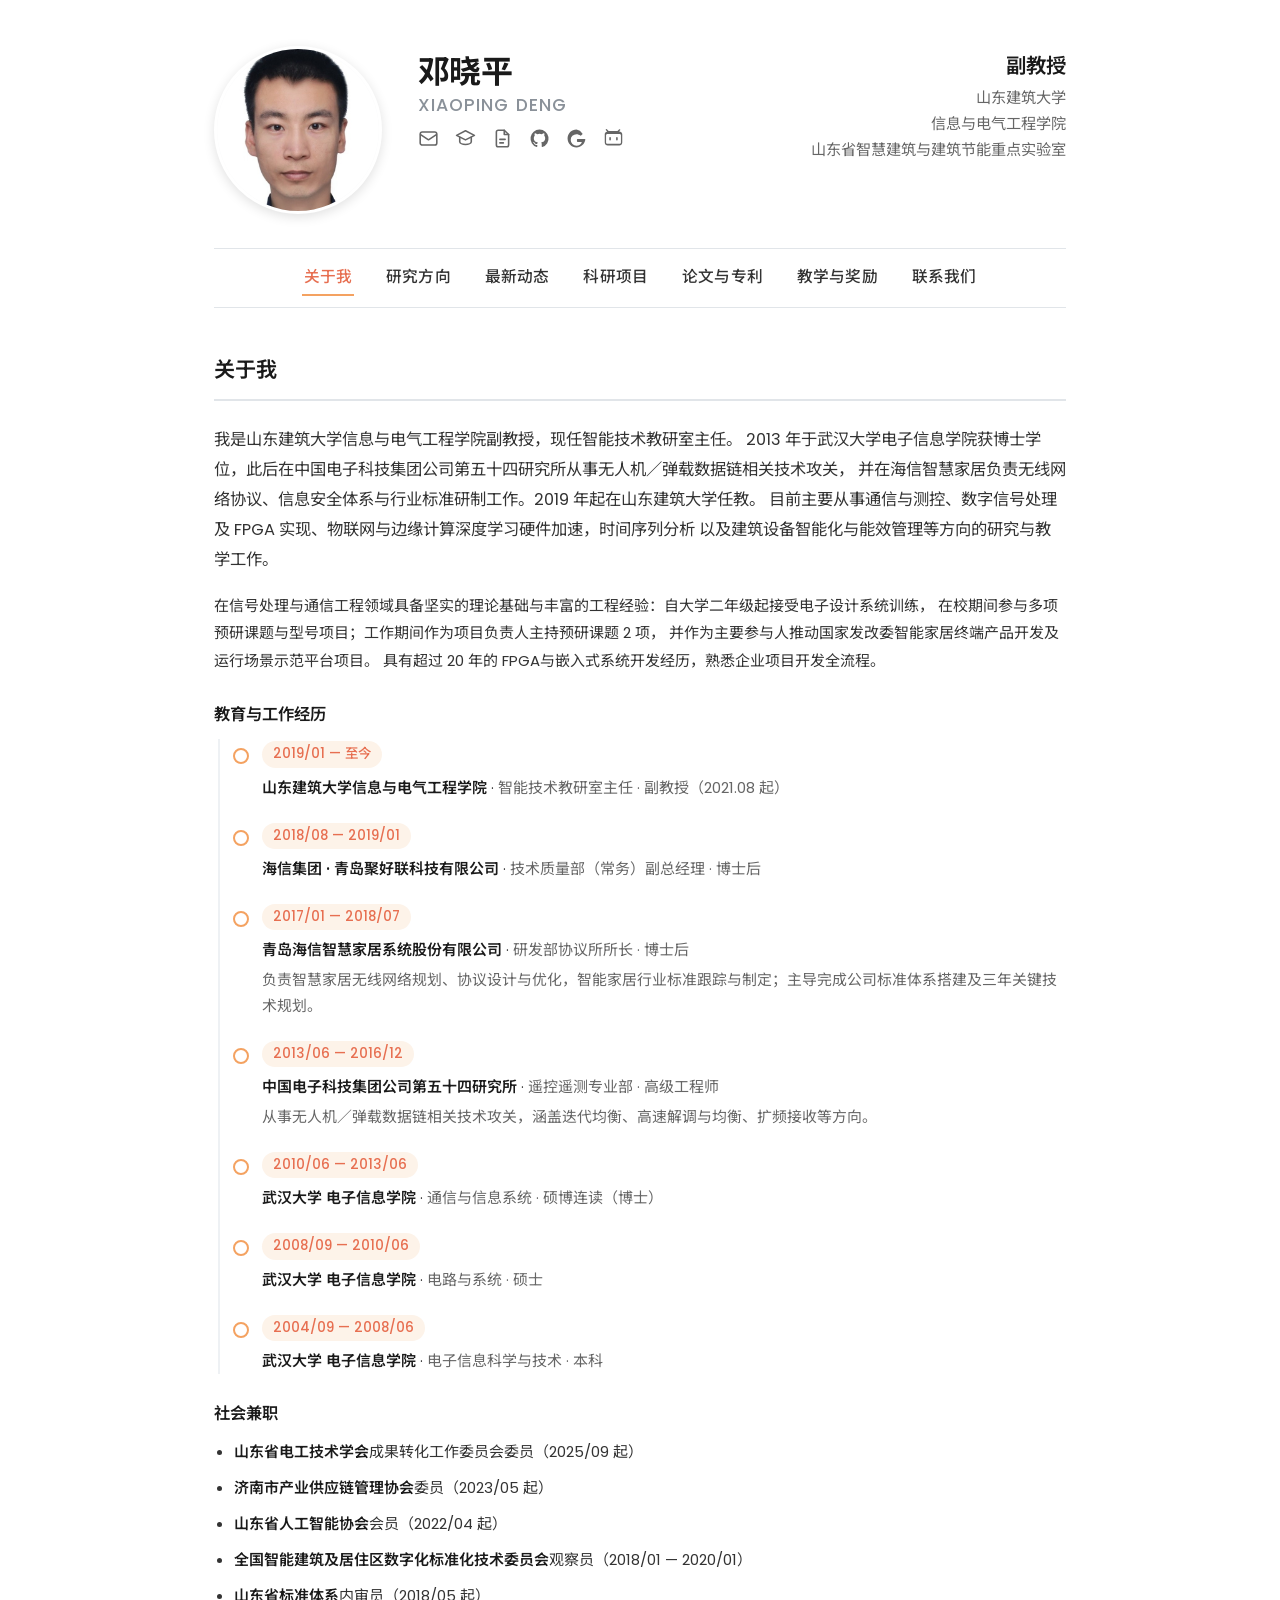
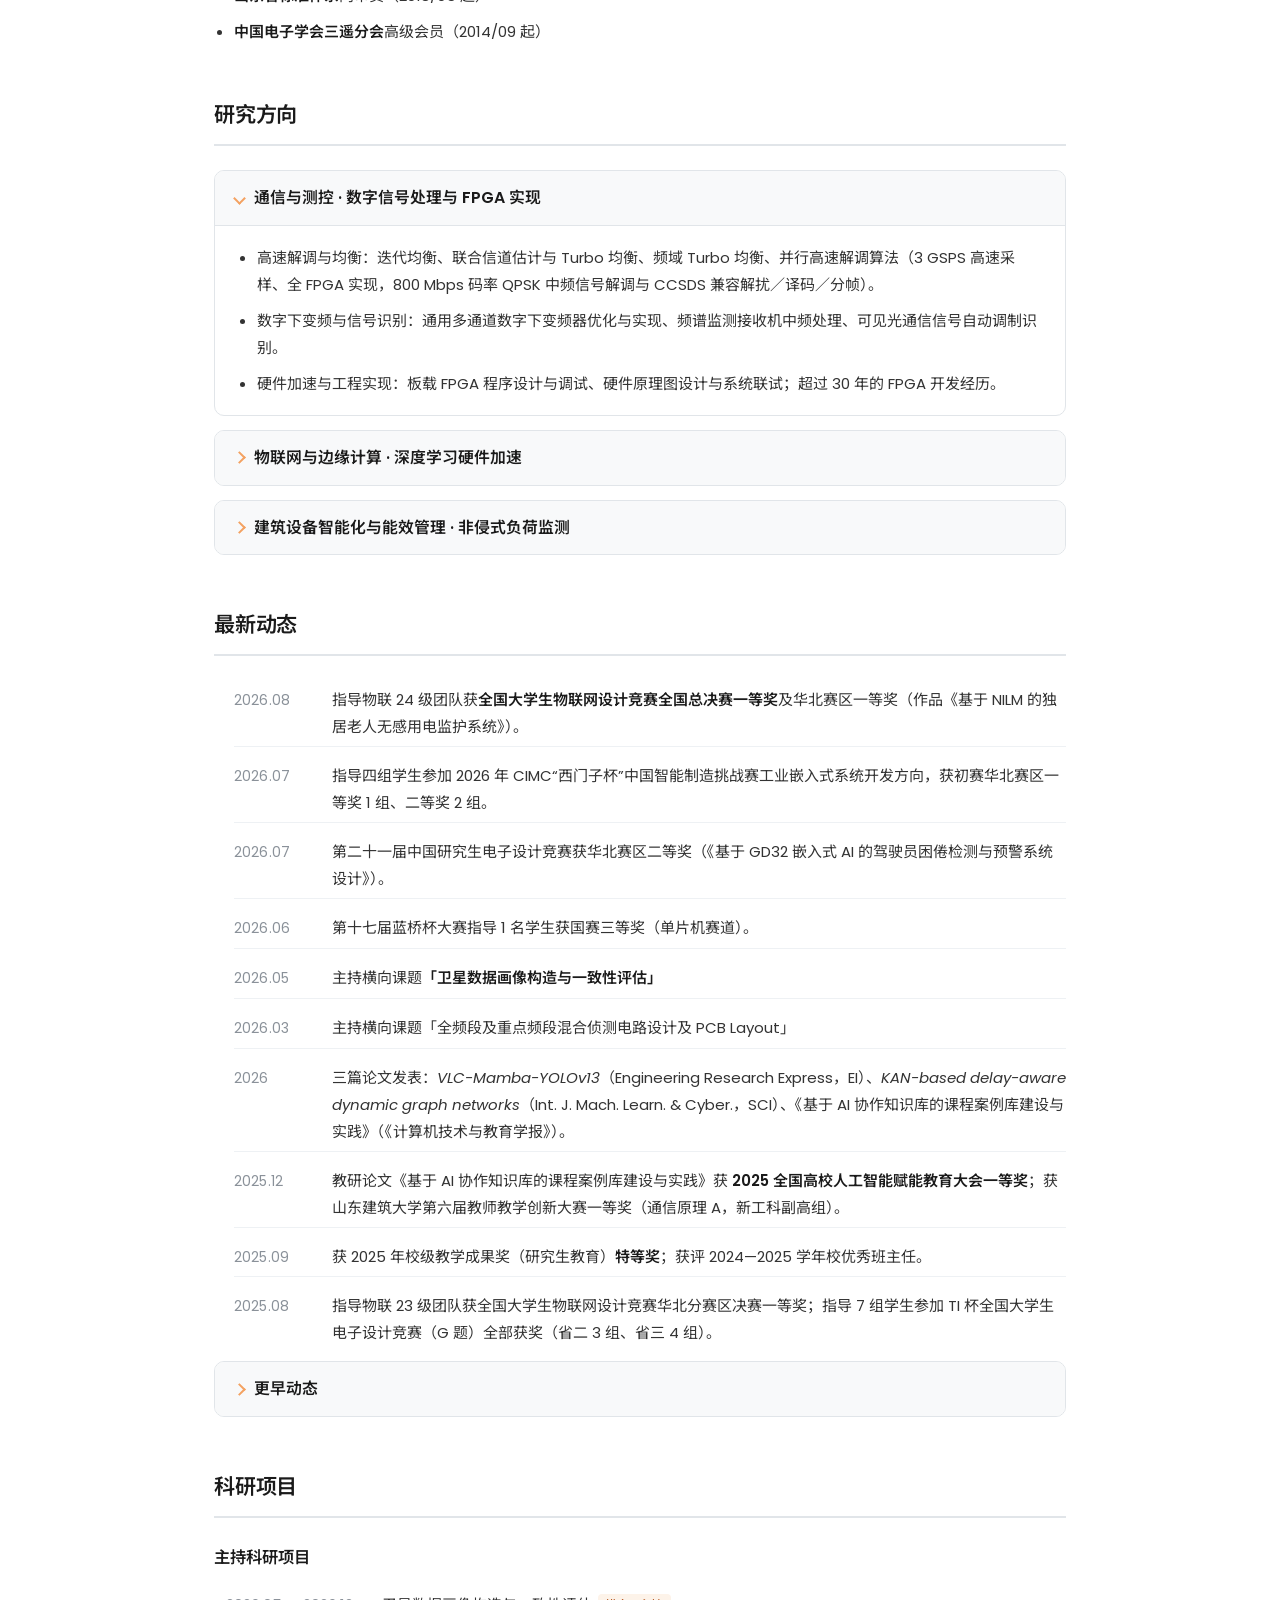
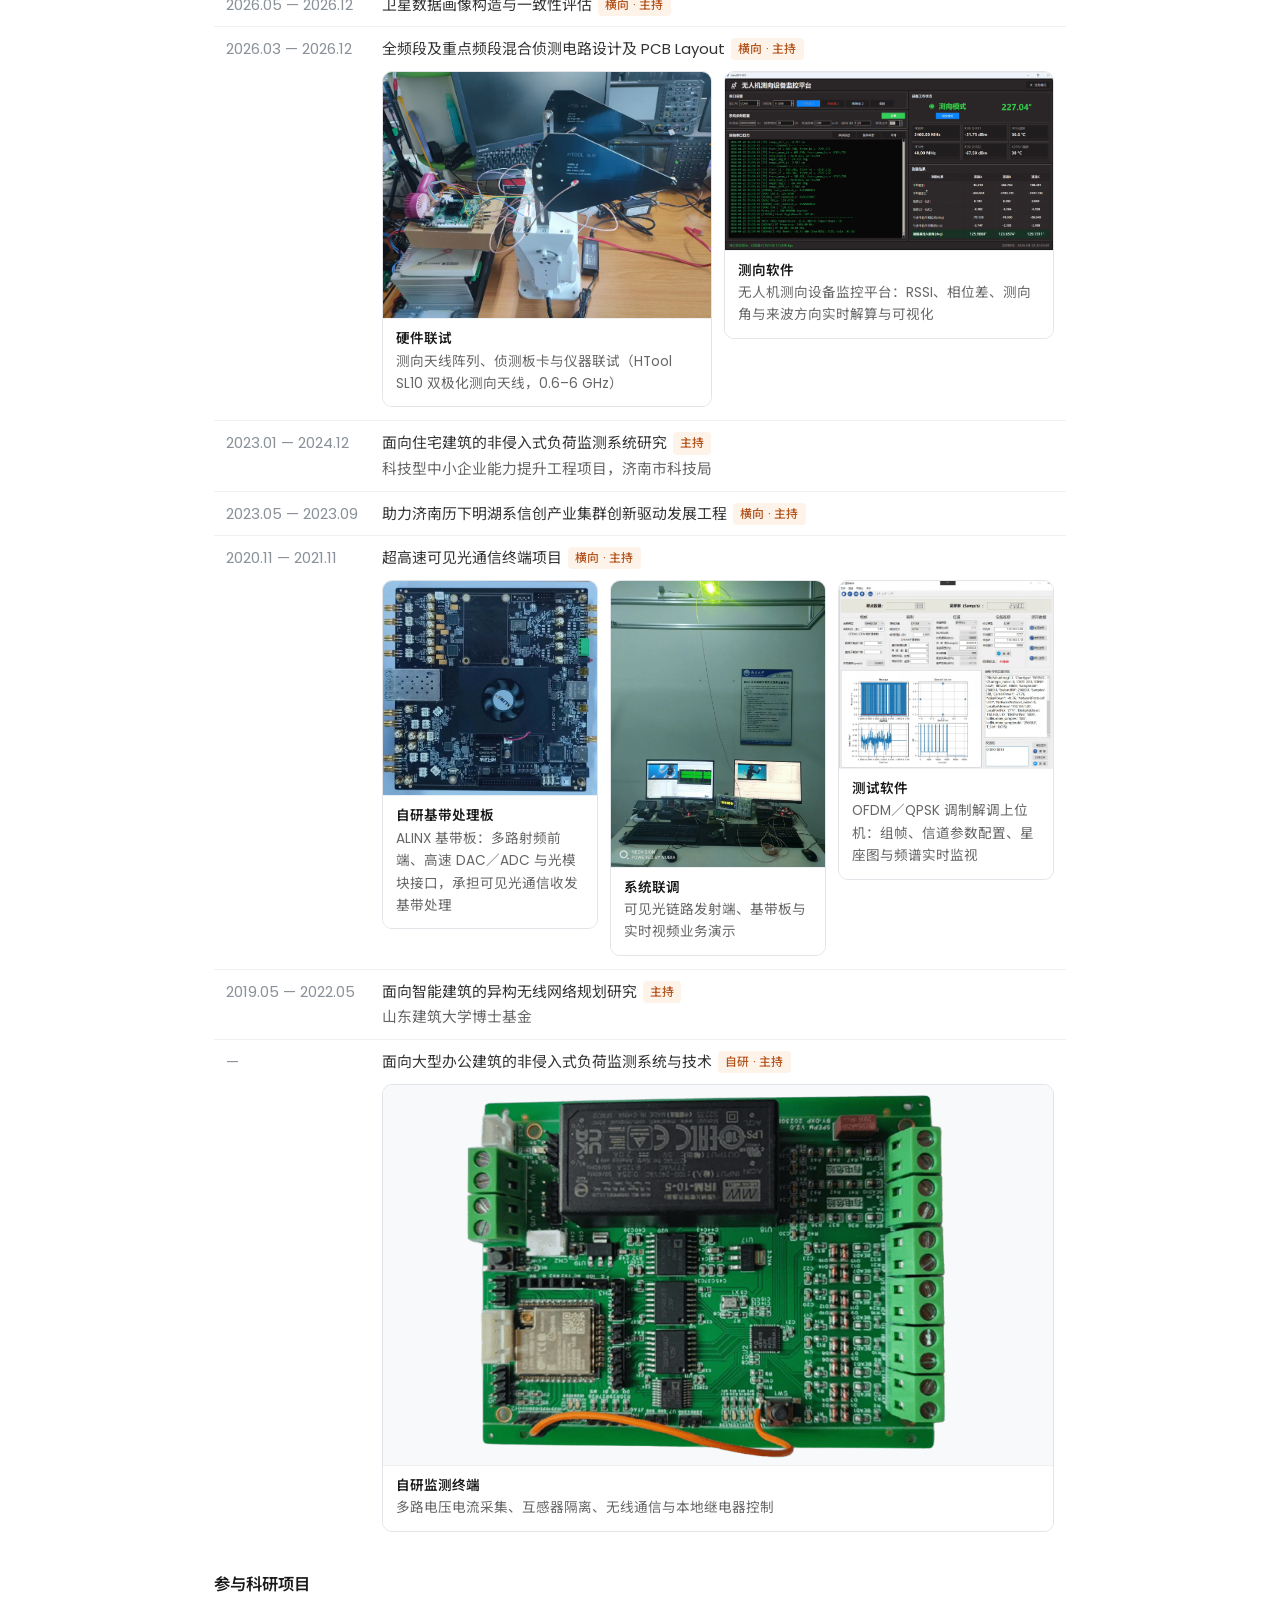
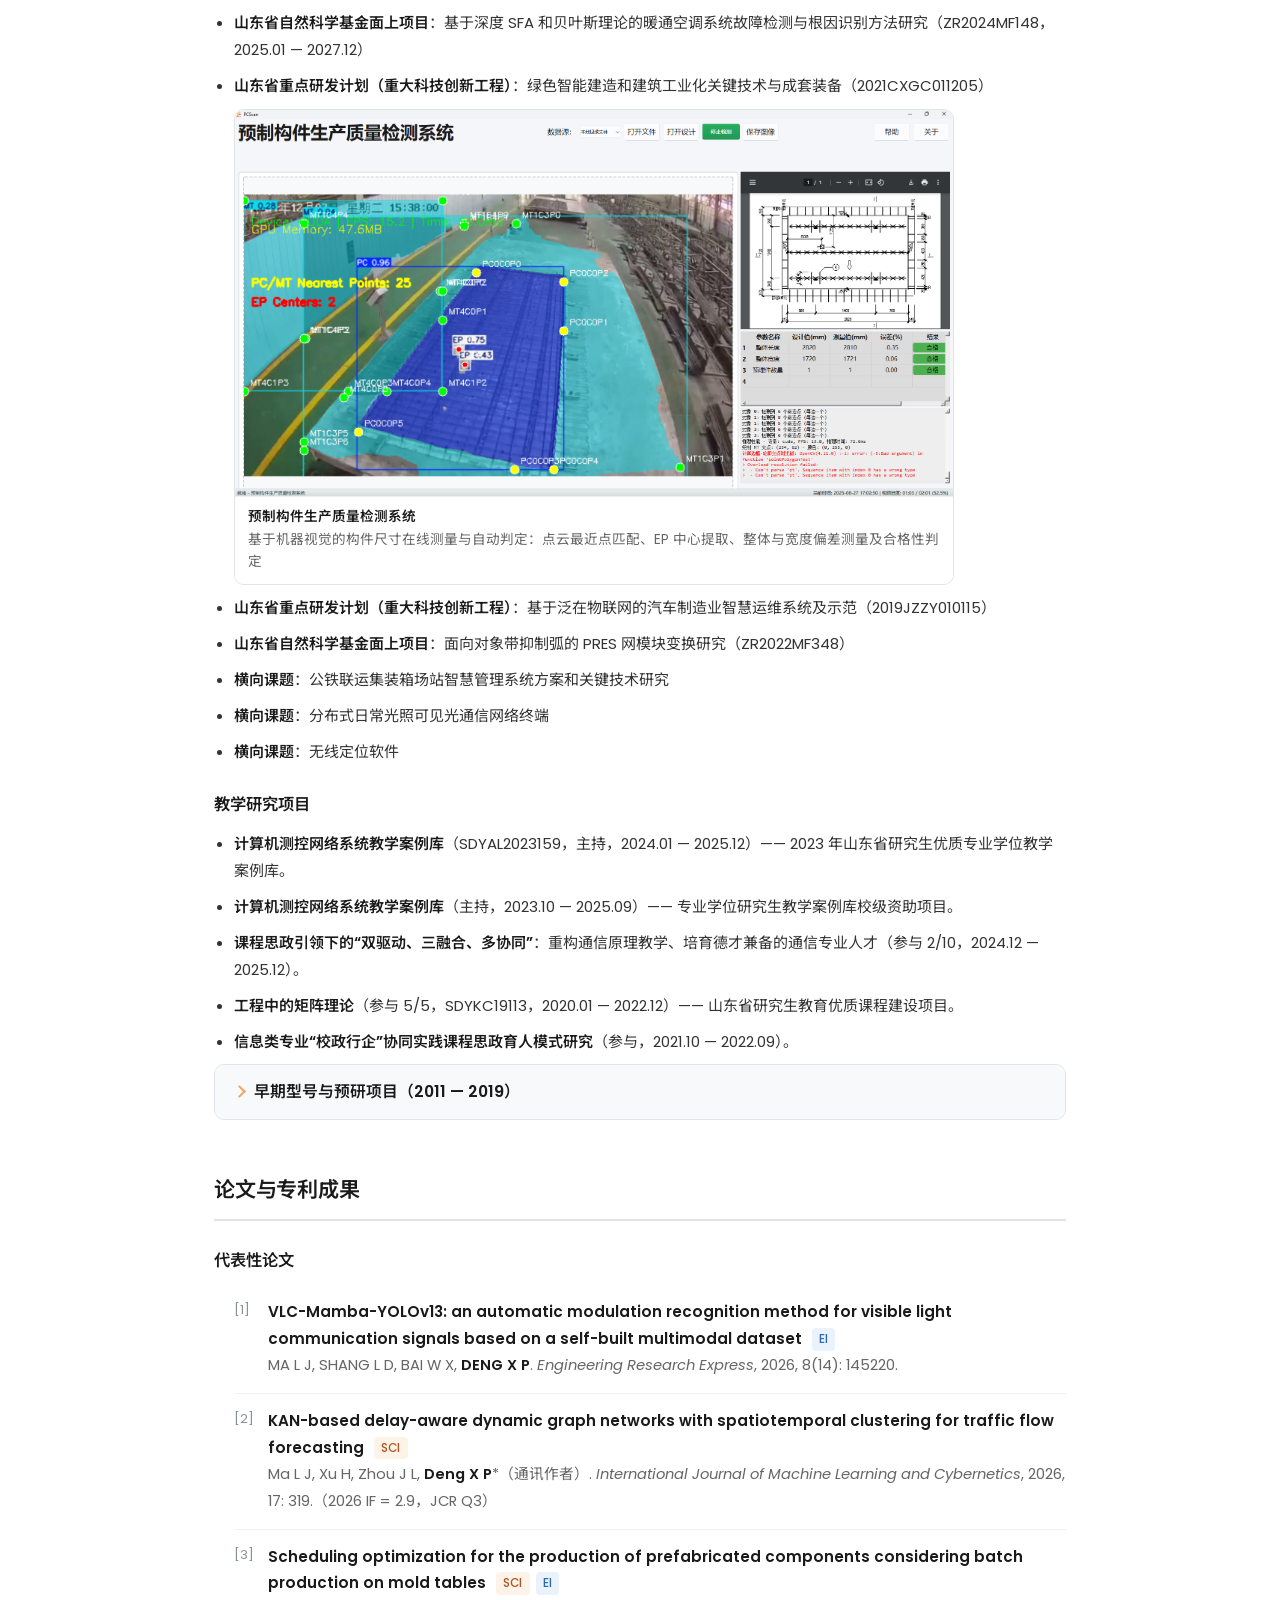
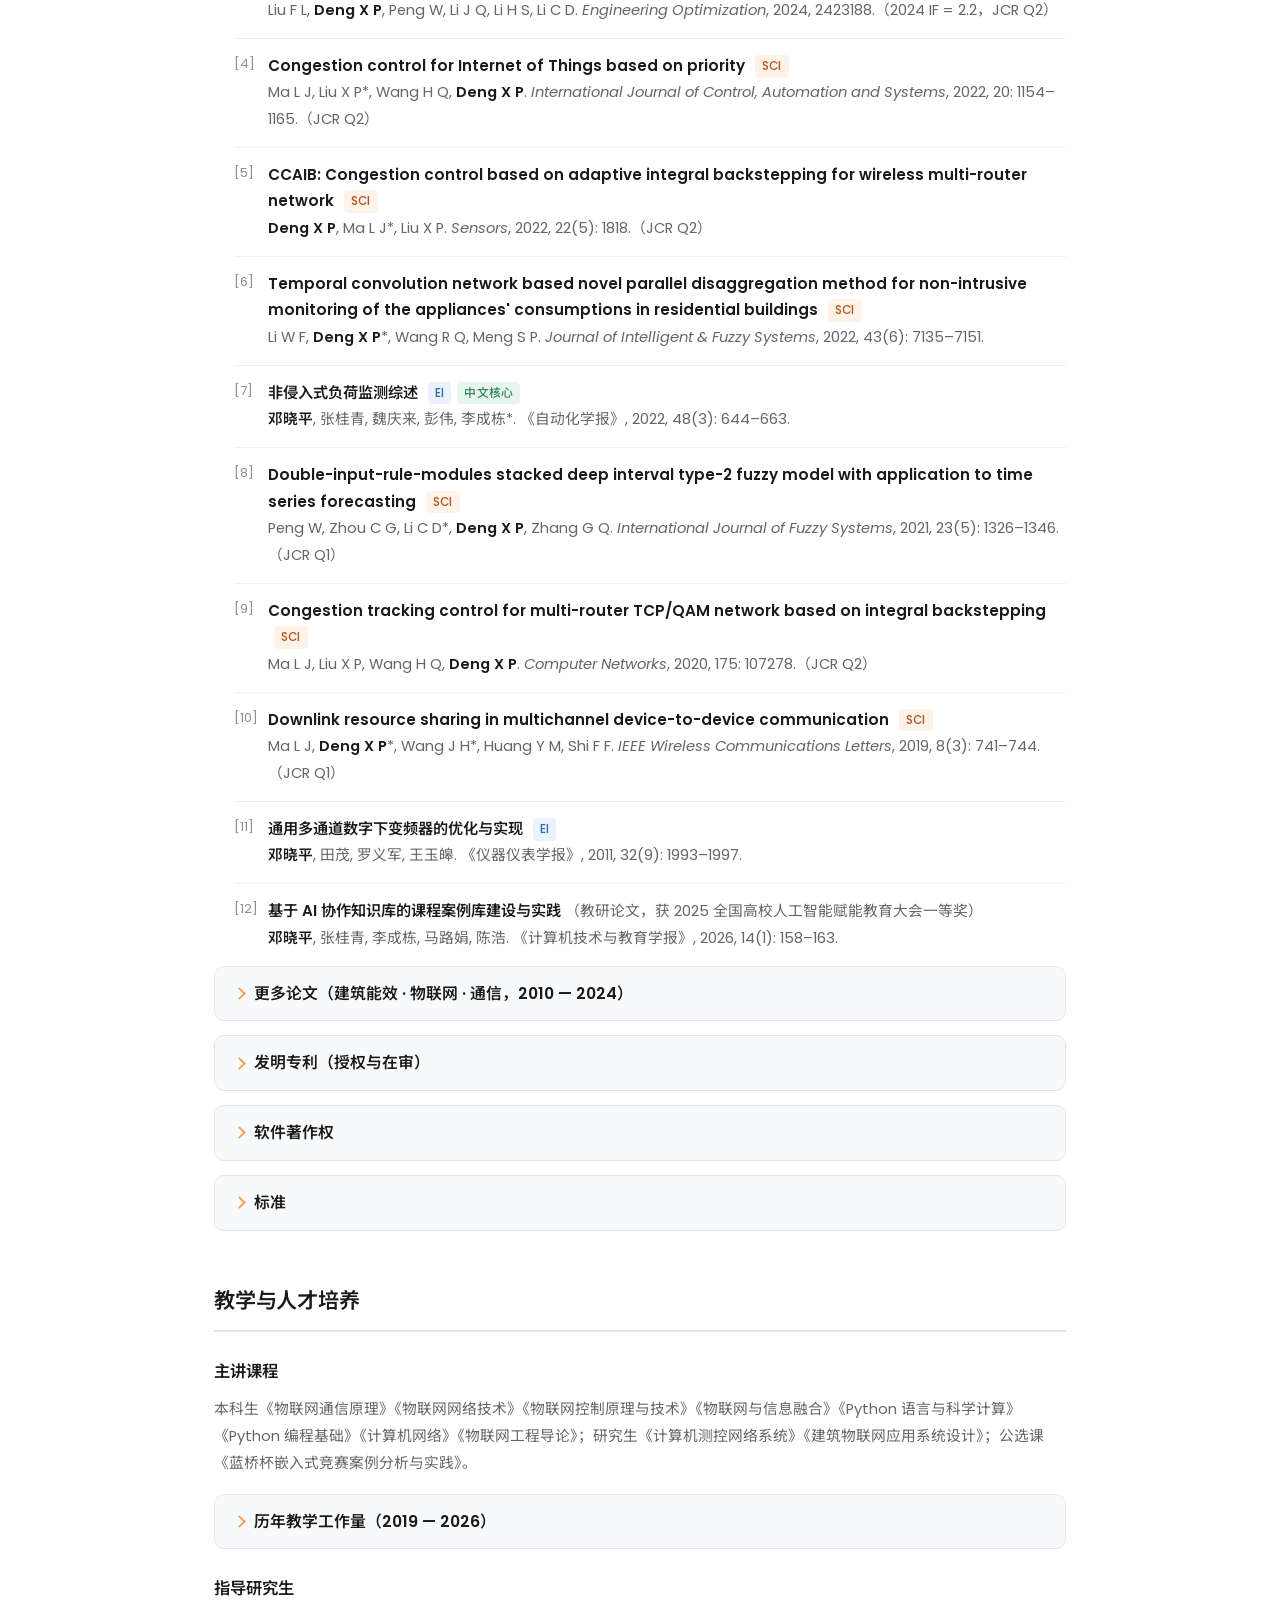
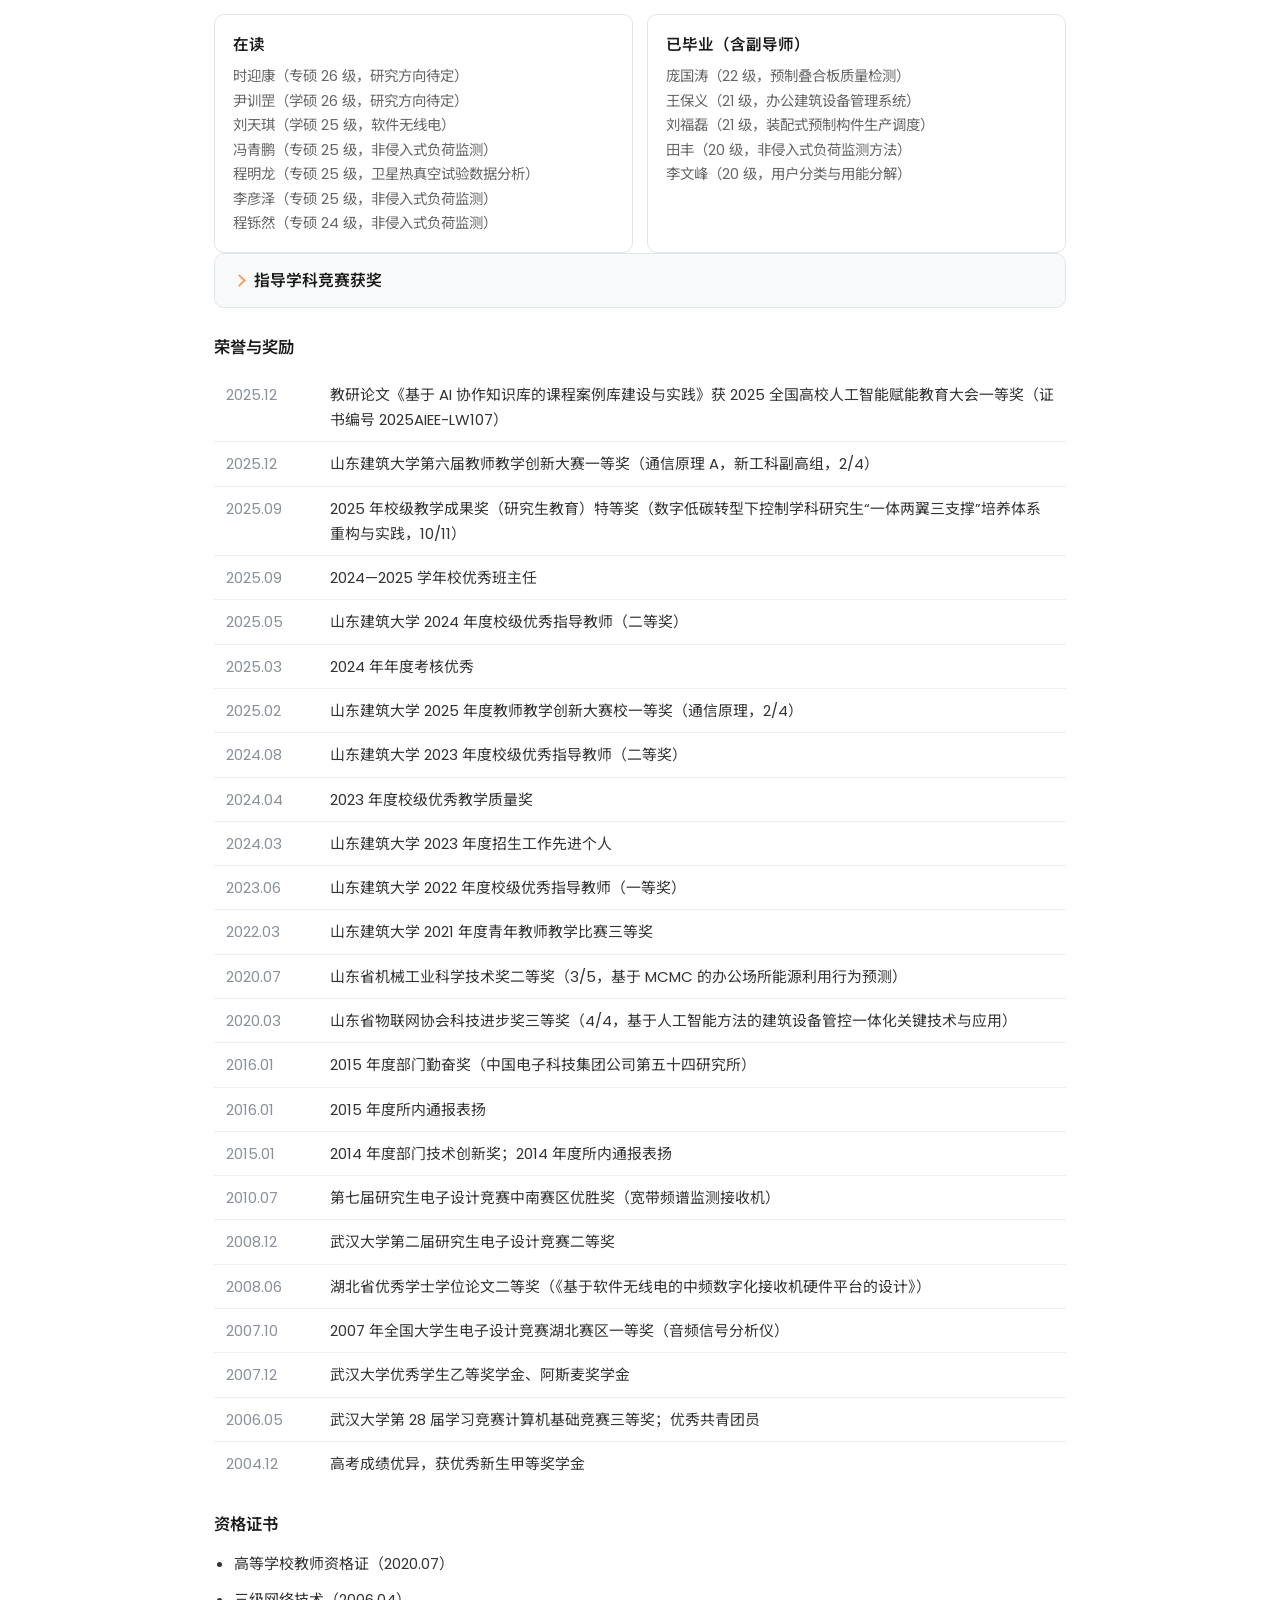
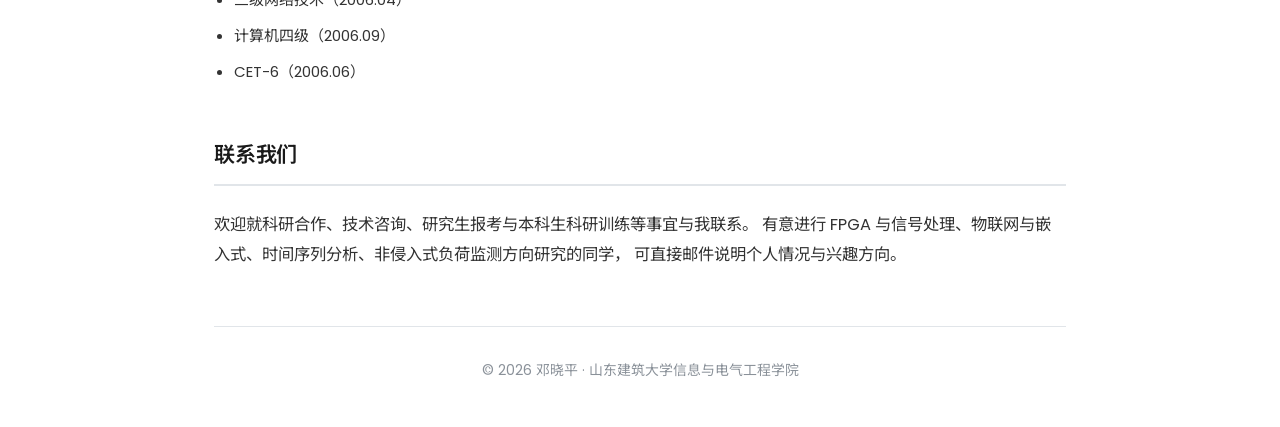
==== commit c307a2cb: "change some info" ====
--- a/index.html
+++ b/index.html
@@ -3,10 +3,10 @@
 <head>
 <meta charset="UTF-8">
 <meta name="viewport" content="width=device-width, initial-scale=1.0">
-<title>邓晓平 · 山东建筑大学</title>
-<meta name="description" content="邓晓平，山东建筑大学信息与电气工程学院副教授，智能技术教研室主任。研究方向：通信与测控、数字信号处理及 FPGA 实现、物联网与边缘计算深度学习硬件加速、强化学习、建筑设备智能化与能效管理。">
+<title>邓晓平 · 个人主页</title>
+<meta name="description" content="邓晓平，山东建筑大学信息与电气工程学院副教授，智能技术教研室主任。研究方向：通信与测控、数字信号处理及 FPGA 实现、物联网与边缘计算深度学习硬件加速、时间序列分析、建筑设备智能化与能效管理。">
 <meta name="author" content="邓晓平">
-<meta name="keywords" content="邓晓平, Xiaoping Deng, 山东建筑大学, 信息与电气工程学院, 物联网, 非侵入式负荷监测, FPGA, 数字信号处理, 智能建筑">
+<meta name="keywords" content="邓晓平, Xiaoping Deng, 山东建筑大学, 信息与电气工程学院, 物联网, 非侵入式负荷监测, FPGA, 数字信号处理, 时间序列分析、智能建筑">
 <meta property="og:type" content="profile">
 <meta property="og:title" content="邓晓平 · 山东建筑大学">
 <meta property="og:description" content="副教授 · 智能技术教研室主任 · 物联网工程专业主任">
@@ -34,7 +34,6 @@
     "数字信号处理与 FPGA 实现",
     "物联网与边缘计算",
     "深度学习硬件加速",
-    "强化学习",
     "非侵入式负荷监测",
     "建筑设备智能化与能效管理"
   ]
@@ -78,7 +77,7 @@
         <h2>副教授</h2>
         <p>山东建筑大学</p>
         <p>信息与电气工程学院</p>
-        <p>智能技术教研室主任</p>
+        <p>山东省智慧建筑与建筑节能重点实验室</p>
     </div>
 </section>
 
@@ -99,24 +98,24 @@
 <section id="about" class="section">
     <h2>关于我</h2>
     <p class="lede">
-        我是山东建筑大学信息与电气工程学院副教授，现任智能技术教研室主任、物联网工程专业主任。
+        我是山东建筑大学信息与电气工程学院副教授，现任智能技术教研室主任。
         2013 年于武汉大学电子信息学院获博士学位，此后在中国电子科技集团公司第五十四研究所从事无人机／弹载数据链相关技术攻关，
         并在海信智慧家居负责无线网络协议、信息安全体系与行业标准研制工作。2019 年起在山东建筑大学任教。
-        目前主要从事通信与测控、数字信号处理及 FPGA 实现、物联网与边缘计算深度学习硬件加速、强化学习，
+        目前主要从事通信与测控、数字信号处理及 FPGA 实现、物联网与边缘计算深度学习硬件加速，时间序列分析
         以及建筑设备智能化与能效管理等方向的研究与教学工作。
     </p>
     <p>
         在信号处理与通信工程领域具备坚实的理论基础与丰富的工程经验：自大学二年级起接受电子设计系统训练，
-        在校期间参与多项预研课题与型号项目；工作期间作为项目负责人主持装备发展部预研课题 2 项，
-        并作为主要参与人推动国家发改委智能家居终端产品开发及运行场景示范平台项目（总投资近 5 亿元）。
-        具有超过 10 年的 FPGA 开发经历，熟悉项目开发全流程，能够承担可行性分析、需求分析及项目文档撰写工作。
+        在校期间参与多项预研课题与型号项目；工作期间作为项目负责人主持预研课题 2 项，
+        并作为主要参与人推动国家发改委智能家居终端产品开发及运行场景示范平台项目。
+        具有超过 20 年的 FPGA与嵌入式系统开发经历，熟悉企业项目开发全流程。
     </p>
 
     <h3>教育与工作经历</h3>
     <ul class="timeline">
         <li>
             <span class="period">2019/01 — 至今</span>
-            <div><span class="role">山东建筑大学信息与电气工程学院</span> · <span class="org">智能技术教研室主任 · 物联网工程专业主任 · 副教授（2021.08 起）</span></div>
+            <div><span class="role">山东建筑大学信息与电气工程学院</span> · <span class="org">智能技术教研室主任 · 副教授（2021.08 起）</span></div>
         </li>
         <li>
             <span class="period">2018/08 — 2019/01</span>
@@ -166,8 +165,8 @@
         <div class="details-body">
             <ul>
                 <li>高速解调与均衡：迭代均衡、联合信道估计与 Turbo 均衡、频域 Turbo 均衡、并行高速解调算法（3 GSPS 高速采样、全 FPGA 实现，800 Mbps 码率 QPSK 中频信号解调与 CCSDS 兼容解扰／译码／分帧）。</li>
-                <li>数字下变频与信号识别：通用多通道数字下变频器优化与实现、频谱监测接收机中频处理、可见光通信信号自动调制识别（VLC-Mamba-YOLOv13，2026）。</li>
-                <li>硬件加速与工程实现：板载 FPGA 程序设计与调试、硬件原理图设计与系统联试；超过 10 年的 FPGA 开发经历。</li>
+                <li>数字下变频与信号识别：通用多通道数字下变频器优化与实现、频谱监测接收机中频处理、可见光通信信号自动调制识别。</li>
+                <li>硬件加速与工程实现：板载 FPGA 程序设计与调试、硬件原理图设计与系统联试；超过 30 年的 FPGA 开发经历。</li>
             </ul>
         </div>
     </details>
@@ -184,7 +183,7 @@
     </details>
 
     <details>
-        <summary>建筑设备智能化 · 能效管理与强化学习</summary>
+        <summary>建筑设备智能化与能效管理 · 非侵式负荷监测</summary>
         <div class="details-body">
             <ul>
                 <li>非侵入式负荷监测（NILM）：综述（《自动化学报》）、基于改进 kNN 与暂稳态特征的事件检测、时间卷积网络并行负荷分解、高低频数据融合的监测系统设计与应用。</li>
@@ -203,8 +202,8 @@
         <li><span class="when">2026.07</span><span class="what">指导四组学生参加 2026 年 CIMC“西门子杯”中国智能制造挑战赛工业嵌入式系统开发方向，获初赛华北赛区一等奖 1 组、二等奖 2 组。</span></li>
         <li><span class="when">2026.07</span><span class="what">第二十一届中国研究生电子设计竞赛获华北赛区二等奖（《基于 GD32 嵌入式 AI 的驾驶员困倦检测与预警系统设计》）。</span></li>
         <li><span class="when">2026.06</span><span class="what">第十七届蓝桥杯大赛指导 1 名学生获国赛三等奖（单片机赛道）。</span></li>
-        <li><span class="when">2026.05</span><span class="what">主持横向课题<b>「卫星数据画像构造与一致性评估」</b>（山东汇智元能数字科技有限公司）。</span></li>
-        <li><span class="when">2026.03</span><span class="what">主持横向课题「全频段及重点频段混合侦测电路设计及 PCB Layout」（南昌大学）。</span></li>
+        <li><span class="when">2026.05</span><span class="what">主持横向课题<b>「卫星数据画像构造与一致性评估」</b></span></li>
+        <li><span class="when">2026.03</span><span class="what">主持横向课题「全频段及重点频段混合侦测电路设计及 PCB Layout」</span></li>
         <li><span class="when">2026</span><span class="what">三篇论文发表：<i>VLC-Mamba-YOLOv13</i>（Engineering Research Express，EI）、<i>KAN-based delay-aware dynamic graph networks</i>（Int. J. Mach. Learn. &amp; Cyber.，SCI）、《基于 AI 协作知识库的课程案例库建设与实践》（《计算机技术与教育学报》）。</span></li>
         <li><span class="when">2025.12</span><span class="what">教研论文《基于 AI 协作知识库的课程案例库建设与实践》获 <b>2025 全国高校人工智能赋能教育大会一等奖</b>；获山东建筑大学第六届教师教学创新大赛一等奖（通信原理 A，新工科副高组）。</span></li>
         <li><span class="when">2025.09</span><span class="what">获 2025 年校级教学成果奖（研究生教育）<b>特等奖</b>；获评 2024—2025 学年校优秀班主任。</span></li>
@@ -237,8 +236,8 @@
     <div class="table-wrap">
         <table class="plain">
             <tbody>
-                <tr><td class="when">2026.05 — 2026.12</td><td>卫星数据画像构造与一致性评估<span class="tag sci">横向 · 主持</span><br><span class="pub-meta">山东汇智元能数字科技有限公司，9.6 万元</span></td></tr>
-                <tr><td class="when">2026.03 — 2026.12</td><td>全频段及重点频段混合侦测电路设计及 PCB Layout<span class="tag sci">横向 · 主持</span><br><span class="pub-meta">南昌大学，12.5 万元</span>
+                <tr><td class="when">2026.05 — 2026.12</td><td>卫星数据画像构造与一致性评估<span class="tag sci">横向 · 主持</span><br><span class="pub-meta"></span></td></tr>
+                <tr><td class="when">2026.03 — 2026.12</td><td>全频段及重点频段混合侦测电路设计及 PCB Layout<span class="tag sci">横向 · 主持</span><br><span class="pub-meta"></span>
                     <div class="figure-grid">
                         <figure>
                             <a href="images/全频段及重点频段混合侦测电路设计-硬件.jpg" target="_blank" rel="noopener">
@@ -254,9 +253,9 @@
                         </figure>
                     </div>
                 </td></tr>
-                <tr><td class="when">2023.01 — 2024.12</td><td>面向住宅建筑的非侵入式负荷监测系统研究<span class="tag sci">主持</span><br><span class="pub-meta">科技型中小企业能力提升工程项目，济南市科技局，15 万元，2025 年 7 月结题</span></td></tr>
-                <tr><td class="when">2023.05 — 2023.09</td><td>助力济南历下明湖系信创产业集群创新驱动发展工程（H23119Z）<span class="tag sci">横向 · 主持</span><br><span class="pub-meta">山东省青年科学家协会，2 万元</span></td></tr>
-                <tr><td class="when">2020.11 — 2021.11</td><td>超高速可见光通信终端项目<span class="tag sci">横向 · 主持</span><br><span class="pub-meta">南昌策驰科技有限公司，33.234 万元</span>
+                <tr><td class="when">2023.01 — 2024.12</td><td>面向住宅建筑的非侵入式负荷监测系统研究<span class="tag sci">主持</span><br><span class="pub-meta">科技型中小企业能力提升工程项目，济南市科技局</span></td></tr>
+                <tr><td class="when">2023.05 — 2023.09</td><td>助力济南历下明湖系信创产业集群创新驱动发展工程<span class="tag sci">横向 · 主持</span><br><span class="pub-meta"></span></td></tr>
+                <tr><td class="when">2020.11 — 2021.11</td><td>超高速可见光通信终端项目<span class="tag sci">横向 · 主持</span><br><span class="pub-meta"></span>
                     <div class="figure-grid">
                         <figure>
                             <a href="images/超高速可见光通信终端项目-硬件.png" target="_blank" rel="noopener">
@@ -278,7 +277,7 @@
                         </figure>
                     </div>
                 </td></tr>
-                <tr><td class="when">2019.05 — 2022.05</td><td>面向智能建筑的异构无线网络规划研究<span class="tag sci">主持</span><br><span class="pub-meta">山东建筑大学博士基金（X19011Z），20 万元</span></td></tr>
+                <tr><td class="when">2019.05 — 2022.05</td><td>面向智能建筑的异构无线网络规划研究<span class="tag sci">主持</span><br><span class="pub-meta">山东建筑大学博士基金</span></td></tr>
                 <tr><td class="when">—</td><td>面向大型办公建筑的非侵入式负荷监测系统与技术<span class="tag sci">自研 · 主持</span>
                     <div class="figure-grid">
                         <figure>
@@ -295,8 +294,8 @@
 
     <h3>参与科研项目</h3>
     <ul>
-        <li><b>山东省自然科学基金面上项目</b>：基于深度 SFA 和贝叶斯理论的暖通空调系统故障检测与根因识别方法研究（ZR2024MF148，2025.01 — 2027.12，10 万元）。</li>
-        <li><b>山东省重点研发计划（重大科技创新工程）</b>：绿色智能建造和建筑工业化关键技术与成套装备（2021CXGC011205，1800 万元，子课题 182 万元，中建八局二公司）。
+        <li><b>山东省自然科学基金面上项目</b>：基于深度 SFA 和贝叶斯理论的暖通空调系统故障检测与根因识别方法研究（ZR2024MF148，2025.01 — 2027.12）</li>
+        <li><b>山东省重点研发计划（重大科技创新工程）</b>：绿色智能建造和建筑工业化关键技术与成套装备（2021CXGC011205）
             <div class="figure-grid">
                 <figure class="wide">
                     <a href="images/绿色智能建造和建筑工业化关键技术与成套装备.png" target="_blank" rel="noopener">
@@ -306,10 +305,11 @@
                 </figure>
             </div>
         </li>
-        <li><b>山东省重点研发计划（重大科技创新工程）</b>：基于泛在物联网的汽车制造业智慧运维系统及示范（2019JZZY010115，1200 万元，山东迈赫机器人自动化股份有限公司）。</li>
-        <li><b>山东省自然科学基金面上项目</b>：面向对象带抑制弧的 PRES 网模块变换研究（ZR2022MF348，10 万元）。</li>
-        <li><b>横向课题</b>：公铁联运集装箱场站智慧管理系统方案和关键技术研究（中铁十四局集团兖州国际陆港物流有限公司，54.5 万元）。</li>
-        <li><b>横向课题</b>：无线定位软件（北京威视锐科技有限公司，35.3 万元）；分布式日常光照可见光通信网络终端（南昌策驰科技有限公司，32.41 万元）。</li>
+        <li><b>山东省重点研发计划（重大科技创新工程）</b>：基于泛在物联网的汽车制造业智慧运维系统及示范（2019JZZY010115）</li>
+        <li><b>山东省自然科学基金面上项目</b>：面向对象带抑制弧的 PRES 网模块变换研究（ZR2022MF348）</li>
+        <li><b>横向课题</b>：公铁联运集装箱场站智慧管理系统方案和关键技术研究</li>
+		<li><b>横向课题</b>：分布式日常光照可见光通信网络终端</li>
+        <li><b>横向课题</b>：无线定位软件</li>
     </ul>
 
     <h3>教学研究项目</h3>
@@ -326,13 +326,13 @@
         <div class="details-body">
             <h3>作为项目负责人</h3>
             <ul>
-                <li><b>XX 高速数据传输技术</b> —— 装备发展部“十三五”装备预研共用技术，项目编号 414110403，605 万元，2016.09 — 2019.09。</li>
-                <li><b>XX 超高速调制与编码技术研究</b> —— 装备发展部武器装备预研基金，项目编号 9140A25031615DZ64012，25 万元，2015.08 — 2017.08。</li>
+                <li><b>XX 高速数据传输技术</b> —— XXXX预研共用技术（2016.09 — 2019.09）</li>
+                <li><b>XX 超高速调制与编码技术研究</b> —— XXXX预研基金（2015.08 — 2017.08）</li>
             </ul>
             <h3>参与课题</h3>
             <ul>
-                <li>随机捷变多平台去交错定位技术（863 预研课题）。</li>
-                <li>超长航时高可靠测控通信导航技术（863 预研课题）。</li>
+                <li>随机捷变多平台去交错定位技术（863 预研）</li>
+                <li>超长航时高可靠测控通信导航技术（863 预研）</li>
             </ul>
             <h3>工程项目</h3>
             <ul>
@@ -559,7 +559,7 @@
         </div>
         <div class="card">
             <h4>已毕业（含副导师）</h4>
-            <p>庞国涛（22 级，预制叠合板质量检测，济南移动）<br>王保义（21 级，办公建筑设备管理系统，中建八局）<br>刘福磊（21 级，装配式预制构件生产调度）<br>田丰（20 级，非侵入式负荷监测方法，青岛鼎信）<br>李文峰（20 级，用户分类与用能分解）</p>
+            <p>庞国涛（22 级，预制叠合板质量检测）<br>王保义（21 级，办公建筑设备管理系统）<br>刘福磊（21 级，装配式预制构件生产调度）<br>田丰（20 级，非侵入式负荷监测方法）<br>李文峰（20 级，用户分类与用能分解）</p>
         </div>
     </div>
 
@@ -622,15 +622,17 @@
                 <tr><td class="when">2007.10</td><td>2007 年全国大学生电子设计竞赛湖北赛区一等奖（音频信号分析仪）</td></tr>
                 <tr><td class="when">2007.12</td><td>武汉大学优秀学生乙等奖学金、阿斯麦奖学金</td></tr>
                 <tr><td class="when">2006.05</td><td>武汉大学第 28 届学习竞赛计算机基础竞赛三等奖；优秀共青团员</td></tr>
-                <tr><td class="when">2004.12</td><td>高考成绩优异，获优秀新生甲等奖学金（654 分，山西省入武大最高分）</td></tr>
+                <tr><td class="when">2004.12</td><td>高考成绩优异，获优秀新生甲等奖学金</td></tr>
             </tbody>
         </table>
     </div>
 
     <h3>资格证书</h3>
     <ul>
-        <li>高等学校教师资格证（任教学科：通信与信息系统，编号 20203700071000870），2020.07。</li>
-        <li>全国计算机等级考试四级（2006.09）、三级网络技术（2006.04）；CET-6（2006.06）。</li>
+        <li>高等学校教师资格证（2020.07）</li>
+        <li>三级网络技术（2006.04）</li>
+		<li>计算机四级（2006.09）</li>
+		<li>CET-6（2006.06）</li>
     </ul>
 </section>
 
@@ -639,9 +641,10 @@
     <h2>联系我们</h2>
     <p class="lede">
         欢迎就科研合作、技术咨询、研究生报考与本科生科研训练等事宜与我联系。
-        有意加入课题组进行 FPGA 与信号处理、物联网与嵌入式 AI、非侵入式负荷监测方向研究的同学，
+        有意进行 FPGA 与信号处理、物联网与嵌入式、时间序列分析、非侵入式负荷监测方向研究的同学，
         可直接邮件说明个人情况与兴趣方向。
     </p>
+	 <!--
     <div class="contact-grid">
         <div class="contact-item">
             <svg viewBox="0 0 24 24" fill="none" stroke="currentColor" stroke-width="1.8" stroke-linecap="round" stroke-linejoin="round"><rect x="2.5" y="4.5" width="19" height="15" rx="2.5"/><path d="M3 7.5l9 6 9-6"/></svg>
@@ -671,6 +674,7 @@
             <svg viewBox="0 0 24 24" fill="currentColor"><path d="M18.22 4.02l1.4-1.4a.75.75 0 00-1.06-1.06l-1.72 1.72a.75.75 0 01-.53.22H6.69a.75.75 0 01-.53-.22L4.44 1.56a.75.75 0 10-1.06 1.06l1.4 1.4C3.1 4.5 2 5.6 2 7.1v9.4c0 1.9 1.55 3.45 3.45 3.45h13.1c1.9 0 3.45-1.55 3.45-3.45V7.1c0-1.5-1.1-2.6-2.78-3.08zM20.5 16.5c0 .85-.7 1.55-1.55 1.55H5.05c-.85 0-1.55-.7-1.55-1.55V8.4c0-.85.7-1.55 1.55-1.55h13.9c.85 0 1.55.7 1.55 1.55v8.1z"/><path d="M8.1 10.3a.9.9 0 00-.9.9v2.1a.9.9 0 001.8 0v-2.1a.9.9 0 00-.9-.9zm7.8 0a.9.9 0 00-.9.9v2.1a.9.9 0 001.8 0v-2.1a.9.9 0 00-.9-.9z"/></svg>
             <span><span class="label">哔哩哔哩</span><a href="https://space.bilibili.com/291197097" target="_blank" rel="noopener">space.bilibili.com/291197097</a></span>
         </div>
+		-->
         <!-- 如需公开手机号，取消下面注释并替换号码：
         <div class="contact-item">
             <svg viewBox="0 0 24 24" fill="none" stroke="currentColor" stroke-width="1.8" stroke-linecap="round" stroke-linejoin="round"><path d="M5 3.5h3l1.6 4-2 1.3a12 12 0 006.6 6.6l1.3-2 4 1.6v3a2 2 0 01-2.2 2A16.5 16.5 0 013.5 5.7 2 2 0 015 3.5z"/></svg>
@@ -682,7 +686,8 @@
 
 <footer>
     <p>© <span id="year">2026</span> 邓晓平 · 山东建筑大学信息与电气工程学院</p>
-    <p>本站基于 GitHub Pages 托管 · 版面风格参考学术个人主页通用范式</p>
+   <!--  <p>本站基于 GitHub Pages 托管 · 版面风格参考学术个人主页通用范式</p>
+   -->
 </footer>
 
 <a href="#intro" class="to-top" id="toTop" aria-label="回到顶部">
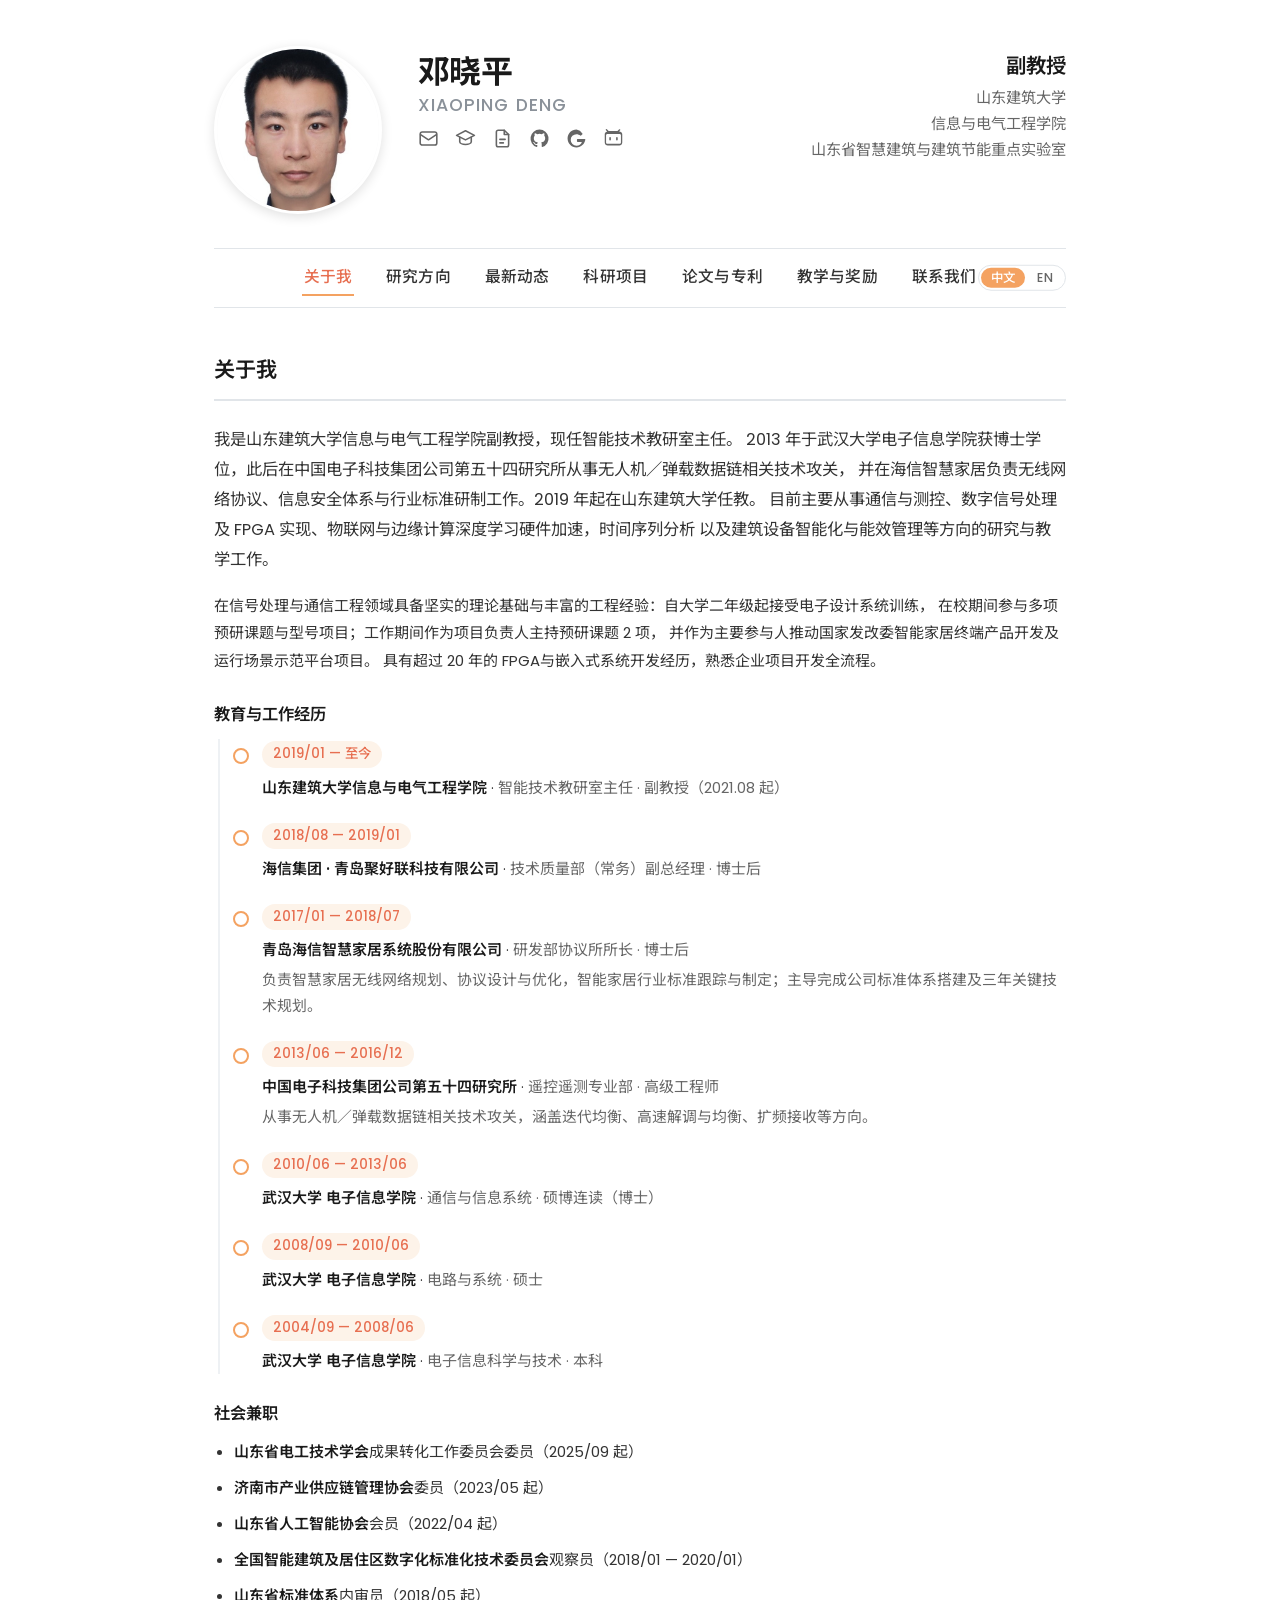
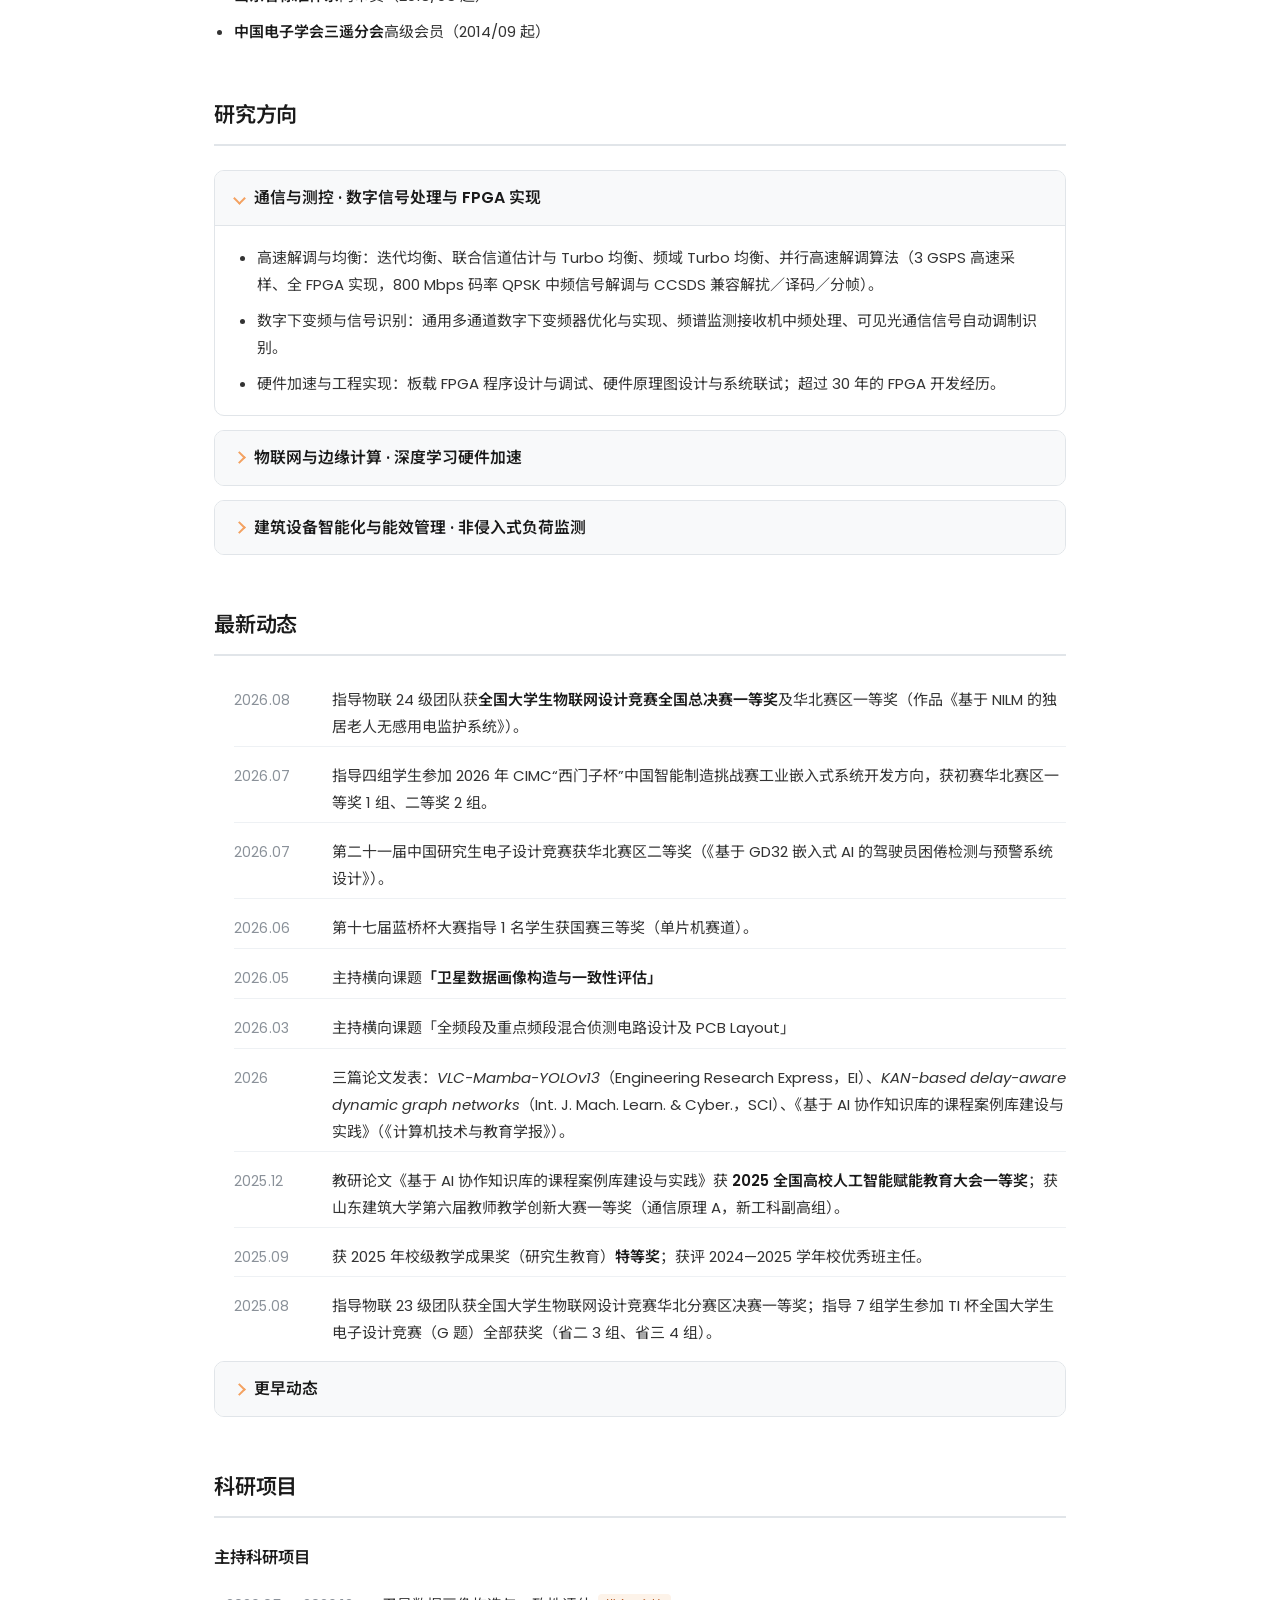
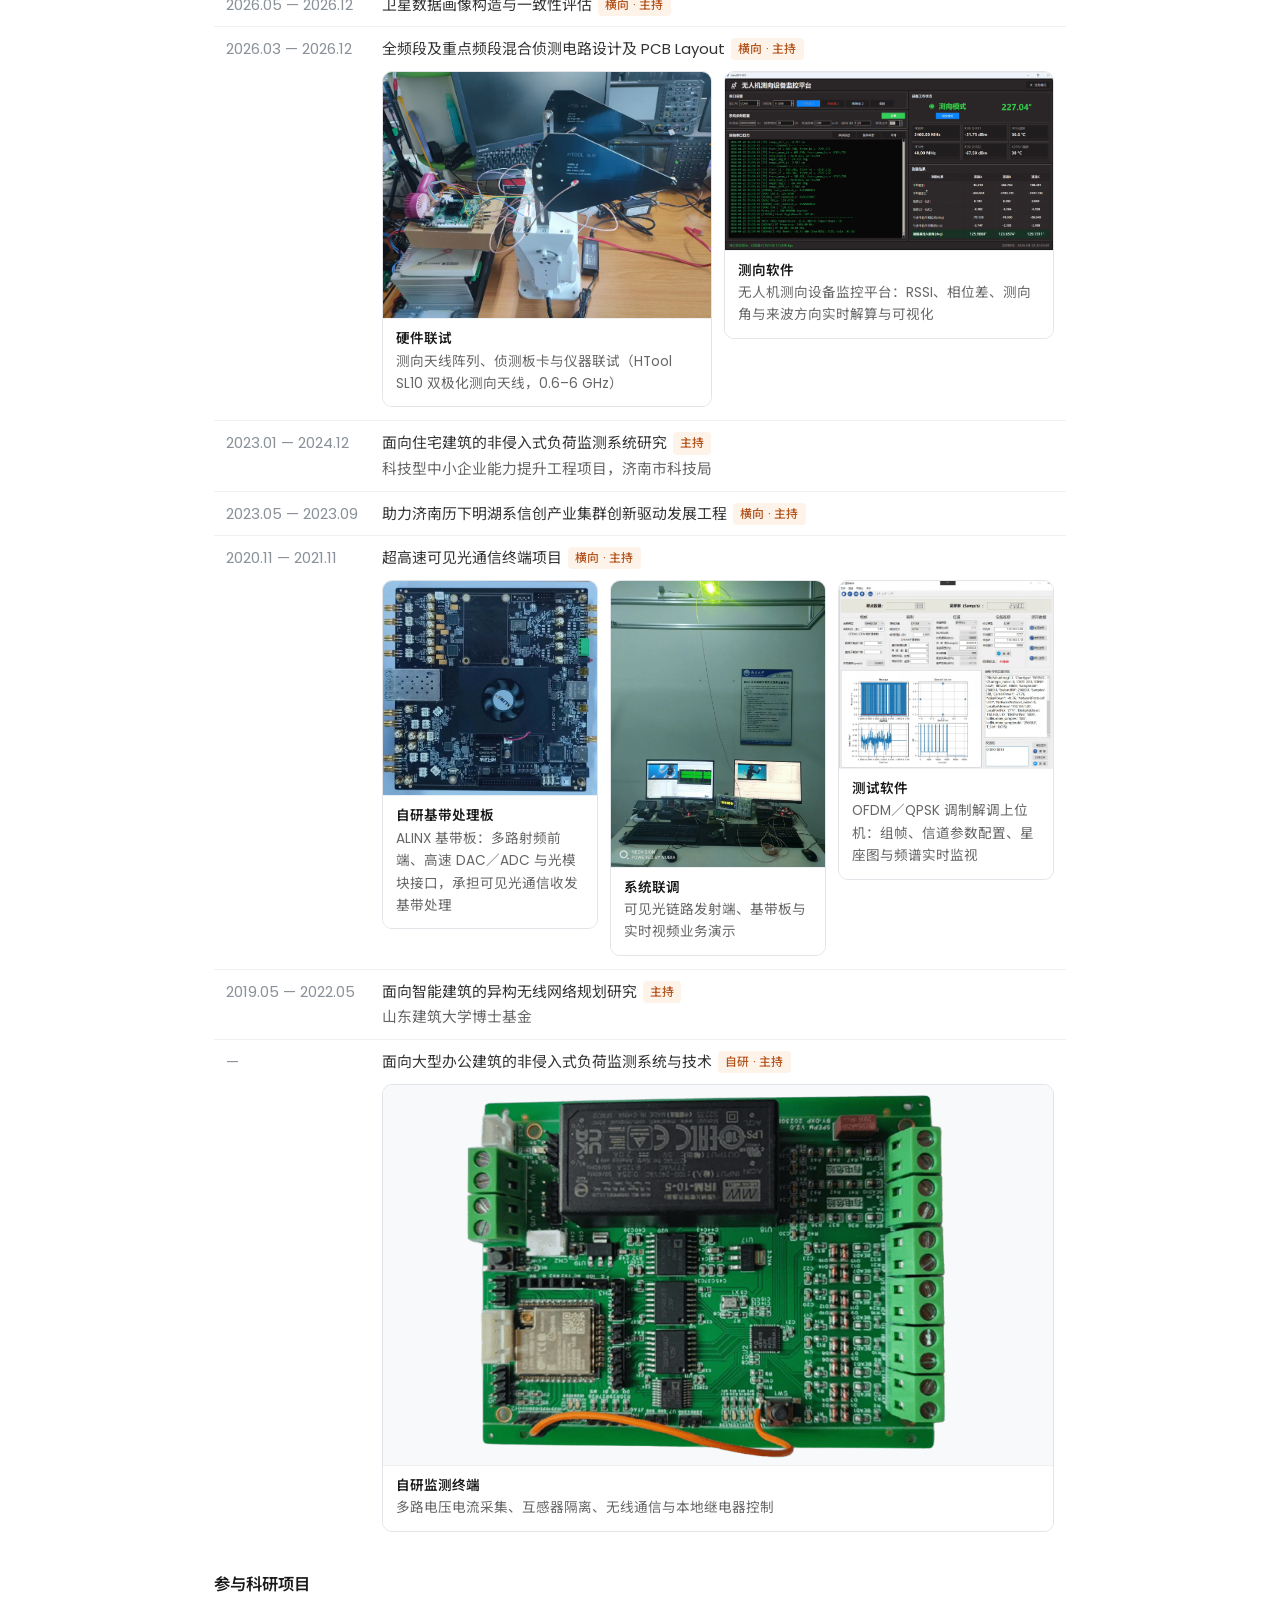
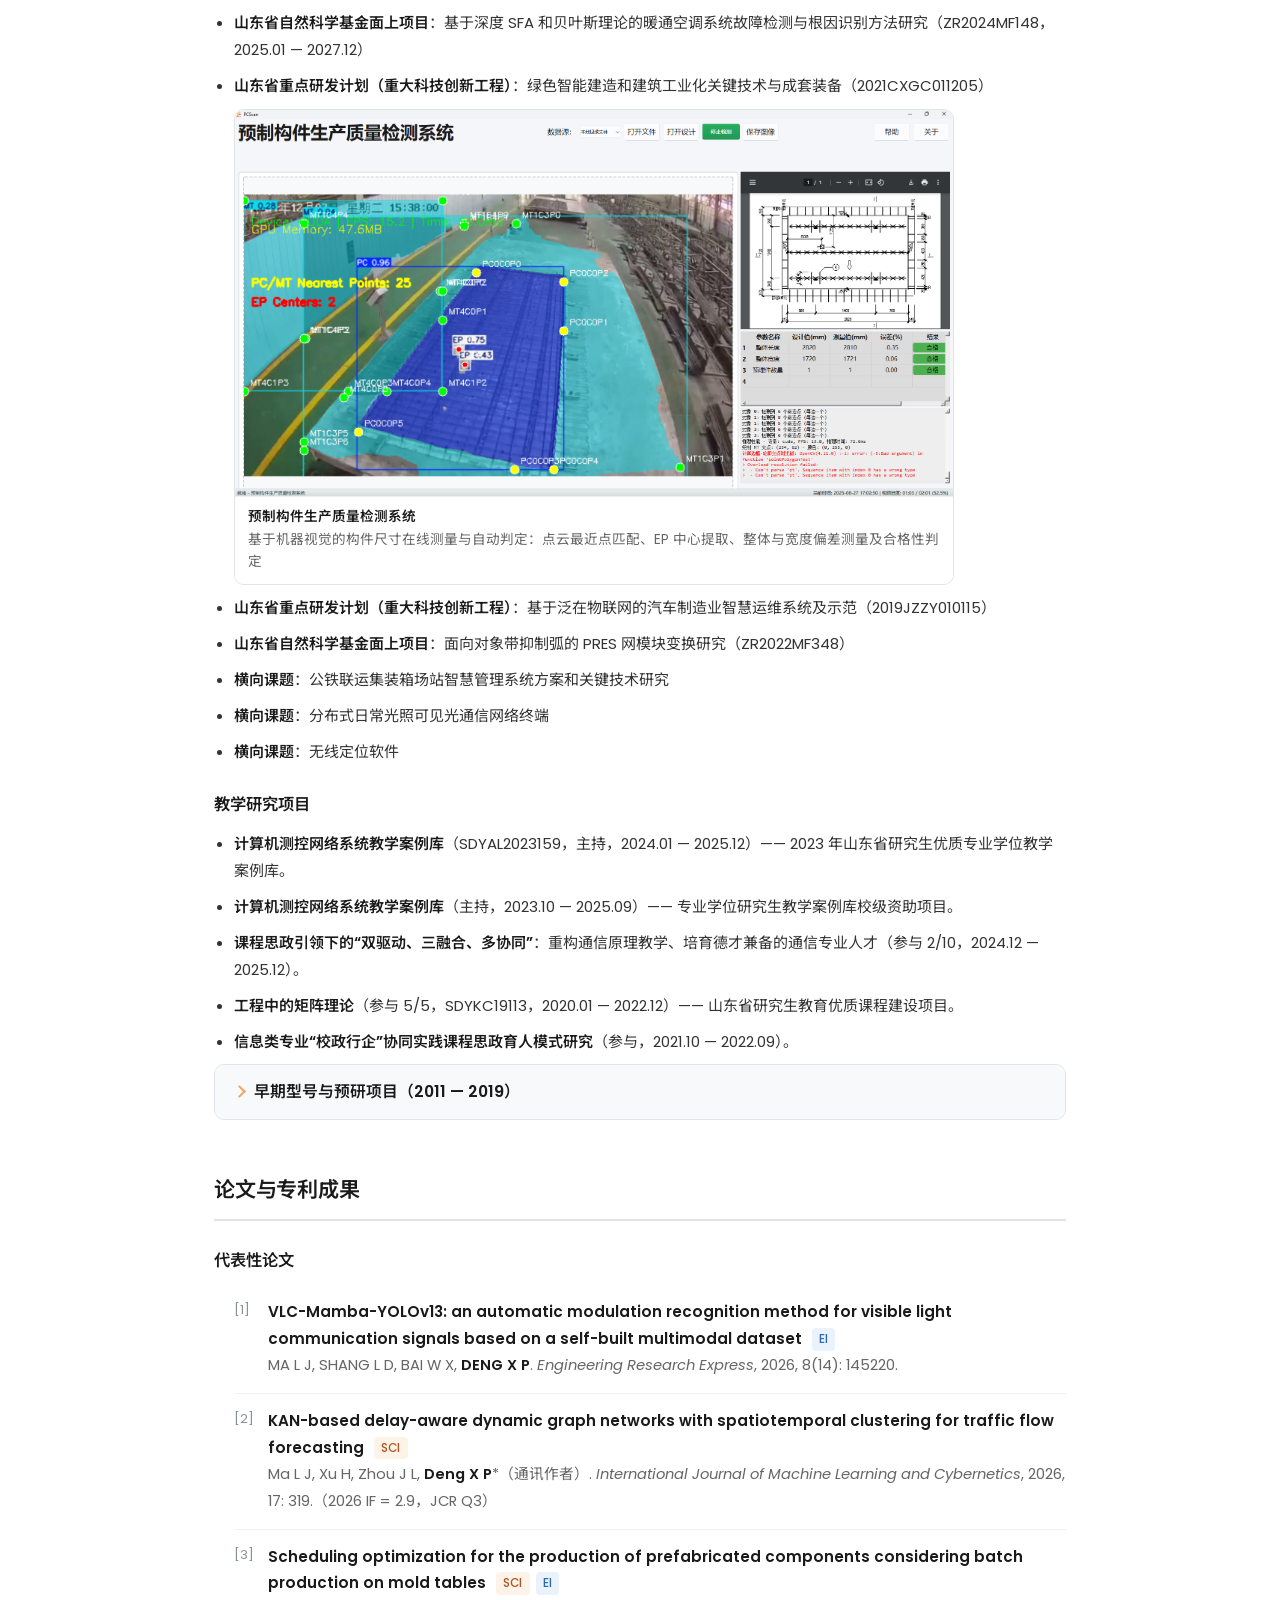
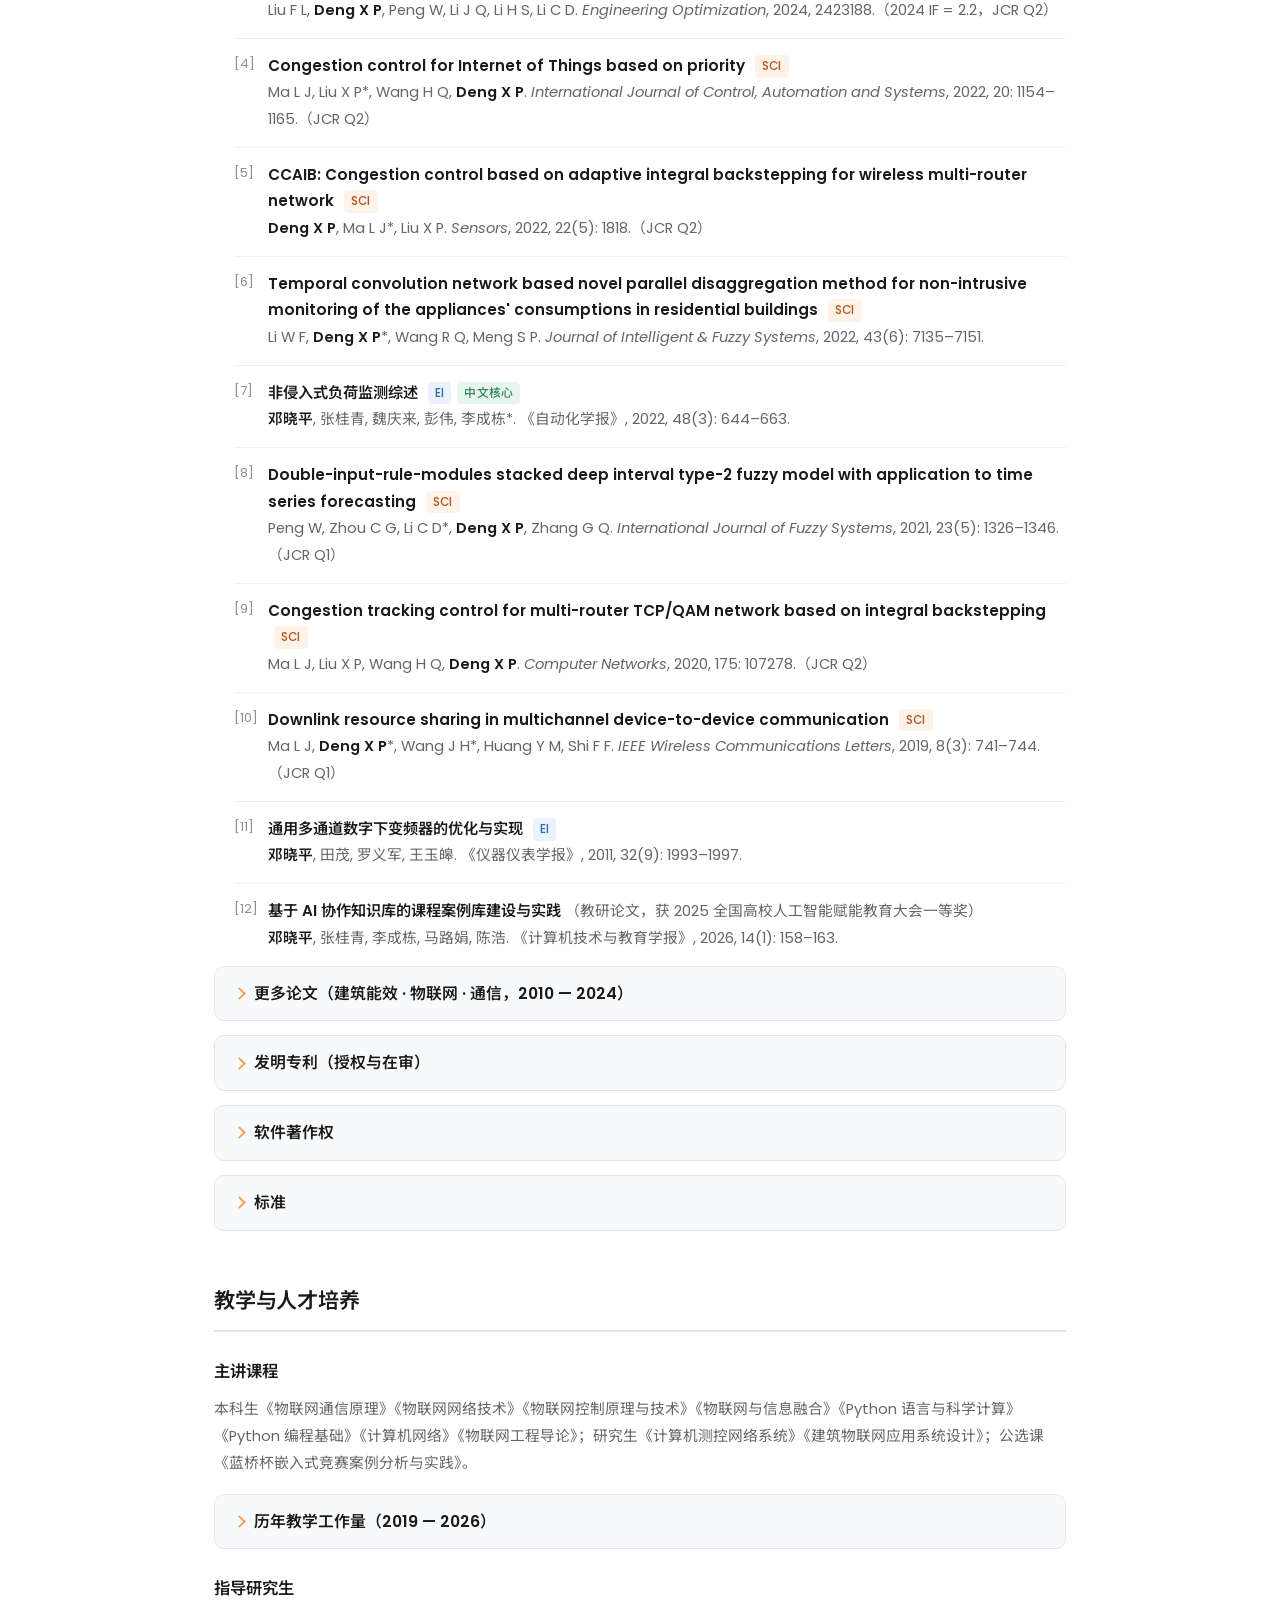
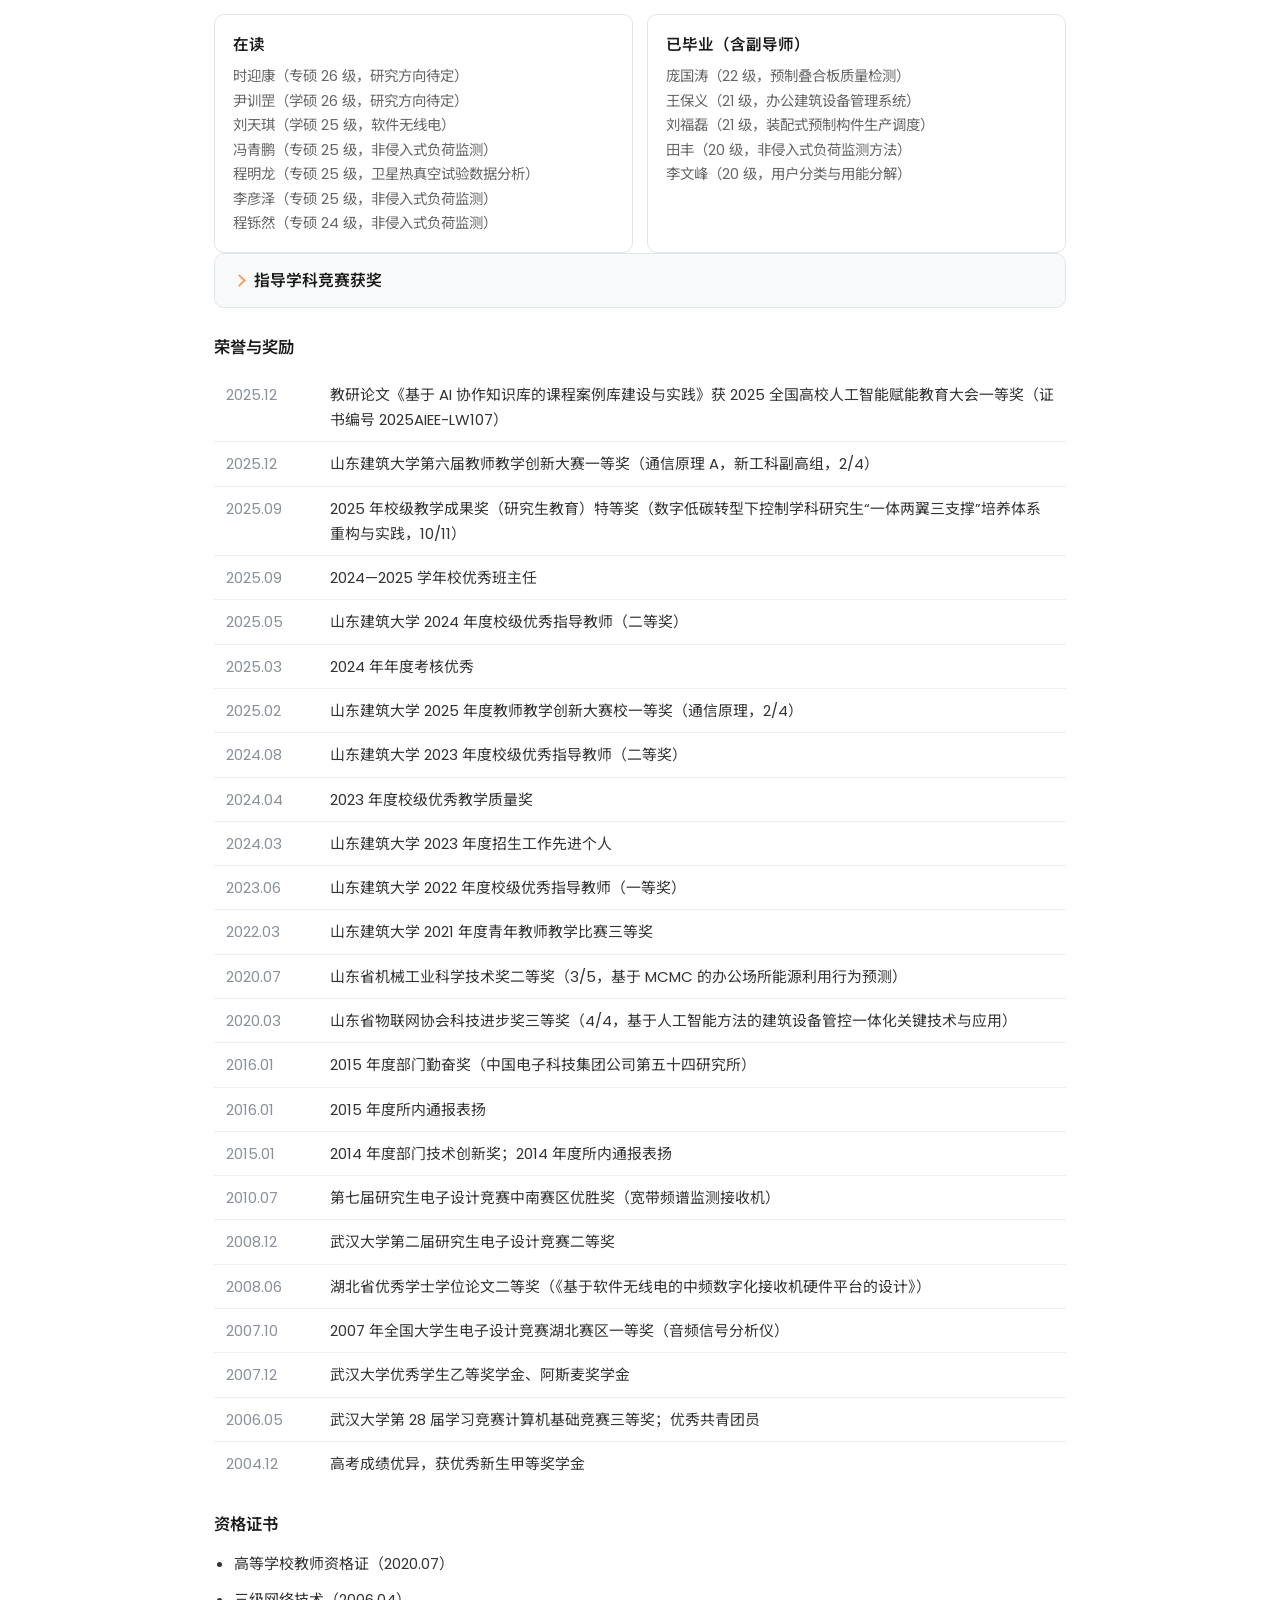
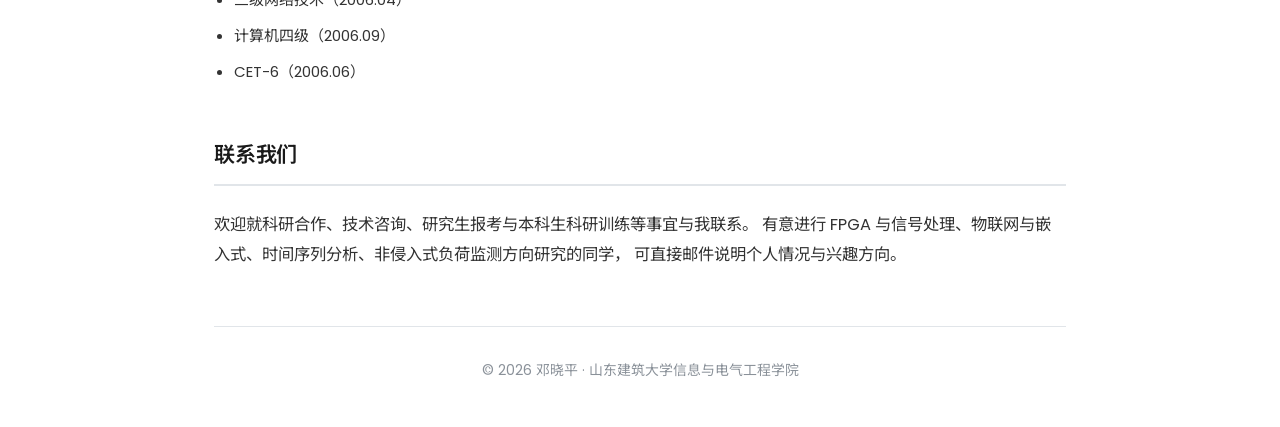
==== commit 42287d38: "feat: 增加英文版 en.html 与导航条右上角中英文切换 - 新建 en.html：全文英文镜像页，与 index.html 逐标签结构一致，共用 styles.css - index.htm" ====
--- a/index.html
+++ b/index.html
@@ -8,9 +8,12 @@
 <meta name="author" content="邓晓平">
 <meta name="keywords" content="邓晓平, Xiaoping Deng, 山东建筑大学, 信息与电气工程学院, 物联网, 非侵入式负荷监测, FPGA, 数字信号处理, 时间序列分析、智能建筑">
 <meta property="og:type" content="profile">
+<meta property="og:locale" content="zh_CN">
 <meta property="og:title" content="邓晓平 · 山东建筑大学">
 <meta property="og:description" content="副教授 · 智能技术教研室主任 · 物联网工程专业主任">
 <meta property="og:image" content="images/profile.jpg">
+<link rel="alternate" hreflang="zh-CN" href="https://XiaopingDeng.github.io/">
+<link rel="alternate" hreflang="en" href="https://XiaopingDeng.github.io/en.html">
 <link rel="icon" href="data:image/svg+xml,%3Csvg xmlns='http://www.w3.org/2000/svg' viewBox='0 0 64 64'%3E%3Crect width='64' height='64' rx='14' fill='%23f4a261'/%3E%3Ctext x='32' y='45' font-size='36' font-family='Helvetica,Arial,sans-serif' font-weight='bold' fill='%23fff' text-anchor='middle'%3ED%3C/text%3E%3C/svg%3E">
 <link rel="preconnect" href="https://fonts.googleapis.com">
 <link rel="preconnect" href="https://fonts.gstatic.com" crossorigin>
@@ -92,6 +95,10 @@
         <a href="#teaching" class="nav-link">教学与奖励</a>
         <a href="#contact" class="nav-link">联系我们</a>
     </nav>
+    <div class="lang-switch" role="group" aria-label="语言切换 / Language">
+        <span class="is-current" lang="zh-CN">中文</span>
+        <a href="en.html" id="langLink" data-href="en.html" hreflang="en" lang="en" title="Switch to English">EN</a>
+    </div>
 </header>
 
 <!-- ============================= 关于我 ============================= -->
@@ -183,7 +190,7 @@
     </details>
 
     <details>
-        <summary>建筑设备智能化与能效管理 · 非侵式负荷监测</summary>
+        <summary>建筑设备智能化与能效管理 · 非侵入式负荷监测</summary>
         <div class="details-body">
             <ul>
                 <li>非侵入式负荷监测（NILM）：综述（《自动化学报》）、基于改进 kNN 与暂稳态特征的事件检测、时间卷积网络并行负荷分解、高低频数据融合的监测系统设计与应用。</li>
@@ -699,6 +706,12 @@
     // 页脚年份
     document.getElementById('year').textContent = new Date().getFullYear();
 
+    // 语言切换：带上当前所在区块的锚点，切过去后仍停在同一个小节
+    var langLink = document.getElementById('langLink');
+    if (langLink && location.hash) {
+        langLink.href = langLink.getAttribute('data-href') + location.hash;
+    }
+
     // 导航高亮：滚动到哪个区块就点亮哪个
     var links = Array.prototype.slice.call(document.querySelectorAll('.navbar .nav-link'));
     var targets = links.map(function (a) {
--- a/styles.css
+++ b/styles.css
@@ -83,6 +83,7 @@
 
 .intro-text {
     padding-top: 6px;
+    flex: 1 1 auto;
 }
 
 .intro-text h1 {
@@ -134,7 +135,9 @@
 .school-info {
     margin-left: auto;
     text-align: right;
-    flex-shrink: 0;
+    /* 可收缩并限宽：英文版单位名称很长，flex-shrink:0 会把整行顶出页面 */
+    flex: 0 1 auto;
+    max-width: 34%;
     padding-top: 6px;
 }
 
@@ -193,6 +196,49 @@
 .navbar .nav-link.is-active {
     color: var(--accent-deep);
     border-bottom-color: var(--accent);
+}
+
+/* ------------------------------------------------------------ 中英文切换 */
+/* .banner 是 sticky（已定位），可作绝对定位的包含块，切换控件贴在导航条右上角 */
+.lang-switch {
+    position: absolute;
+    right: 0;
+    top: 50%;
+    transform: translateY(-50%);
+    display: inline-flex;
+    align-items: center;
+    gap: 2px;
+    padding: 2px;
+    border: 1px solid var(--line);
+    border-radius: 999px;
+    background: #fff;
+    font-size: .78rem;
+    line-height: 1;
+}
+
+.lang-switch a,
+.lang-switch span {
+    display: inline-block;
+    padding: 4px 10px;
+    border-radius: 999px;
+    font-weight: 500;
+    letter-spacing: .03em;
+    white-space: nowrap;
+}
+
+.lang-switch .is-current {
+    color: #fff;
+    background: var(--accent);
+}
+
+.lang-switch a {
+    color: var(--muted);
+}
+
+.lang-switch a:hover {
+    color: var(--accent-deep);
+    background: var(--accent-wash);
+    text-decoration: none;
 }
 
 /* -------------------------------------------------------------------- 区块 */
@@ -736,6 +782,7 @@
         margin-left: 0;
         text-align: left;
         width: 100%;
+        max-width: none;
         padding-top: 0;
     }
 
@@ -745,6 +792,14 @@
 
     .navbar .nav-link {
         font-size: .92rem;
+    }
+
+    /* 窄屏导航会换行，切换控件改为在导航下方居中 */
+    .lang-switch {
+        position: static;
+        transform: none;
+        width: max-content;
+        margin: 9px auto 0 auto;
     }
 
     .news-list li {
@@ -777,6 +832,10 @@
         display: none;
     }
 
+    .lang-switch {
+        display: none;
+    }
+
     details {
         border: none;
     }
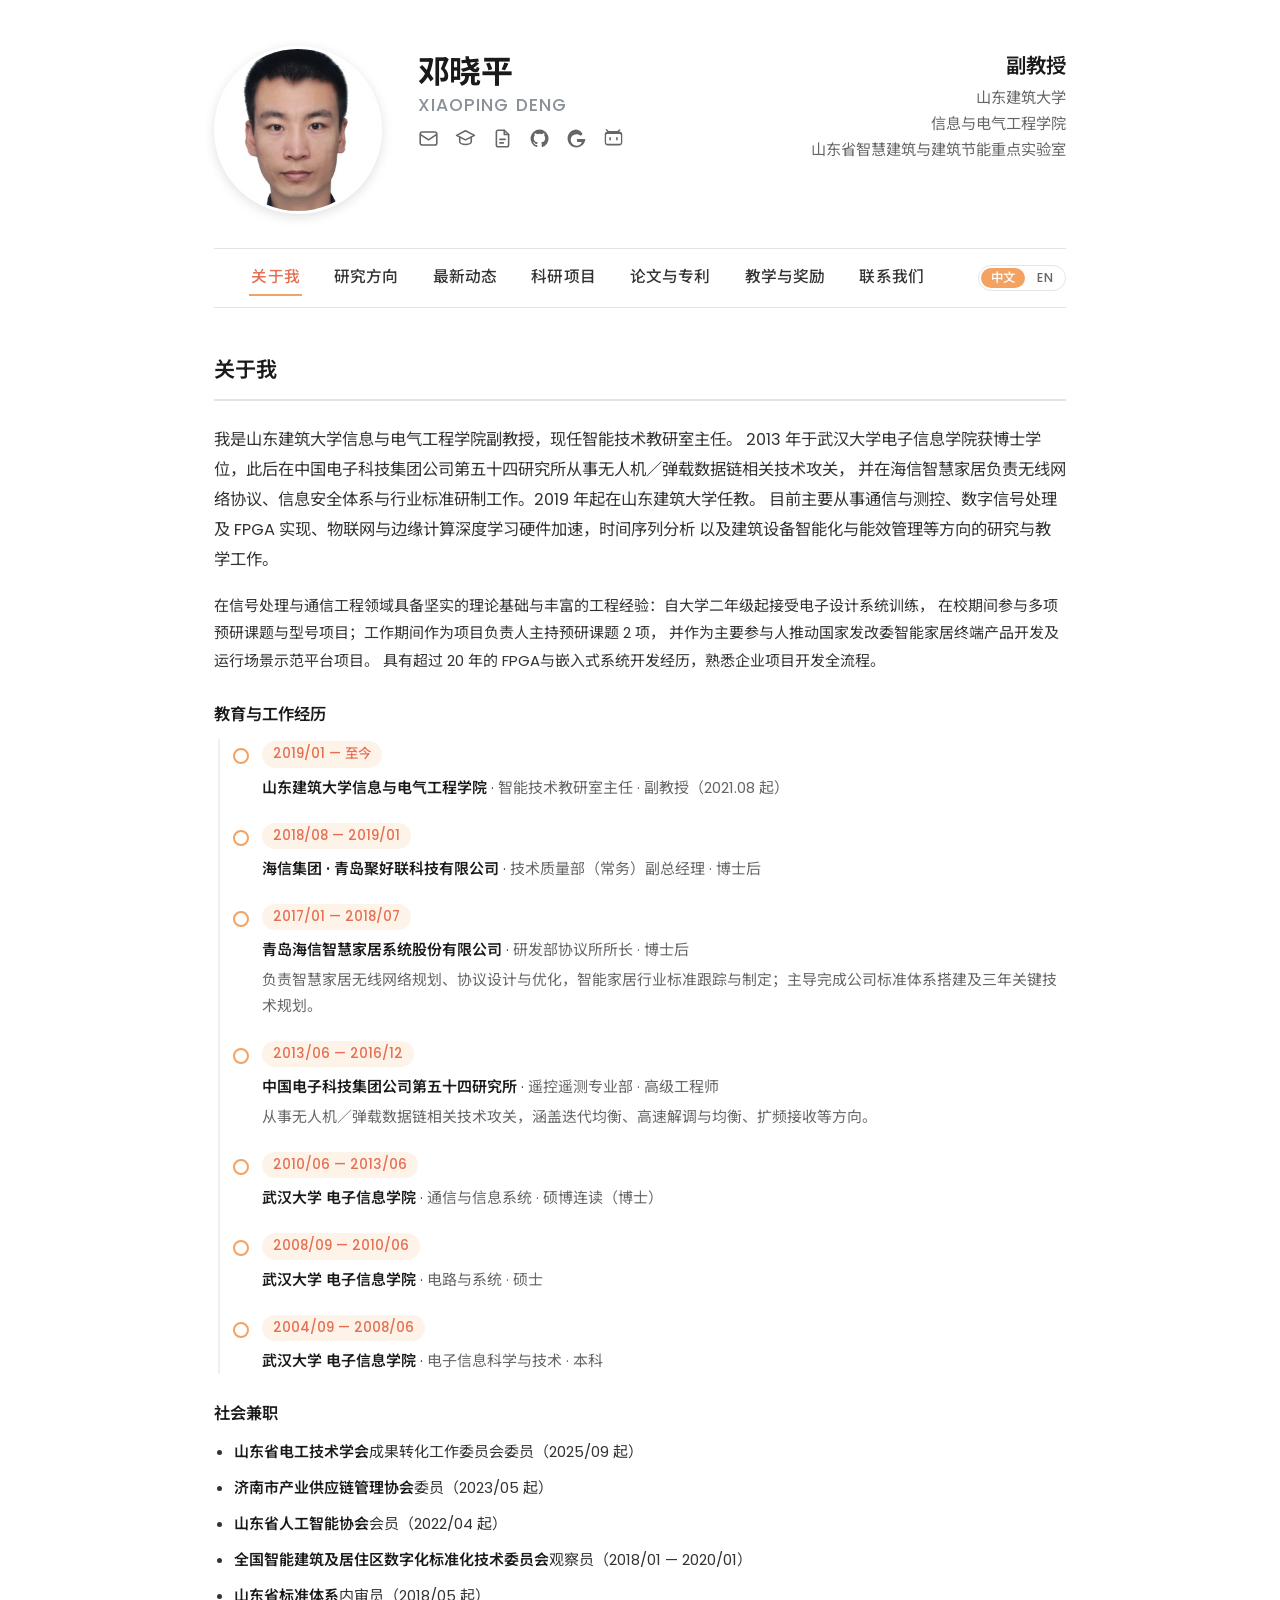
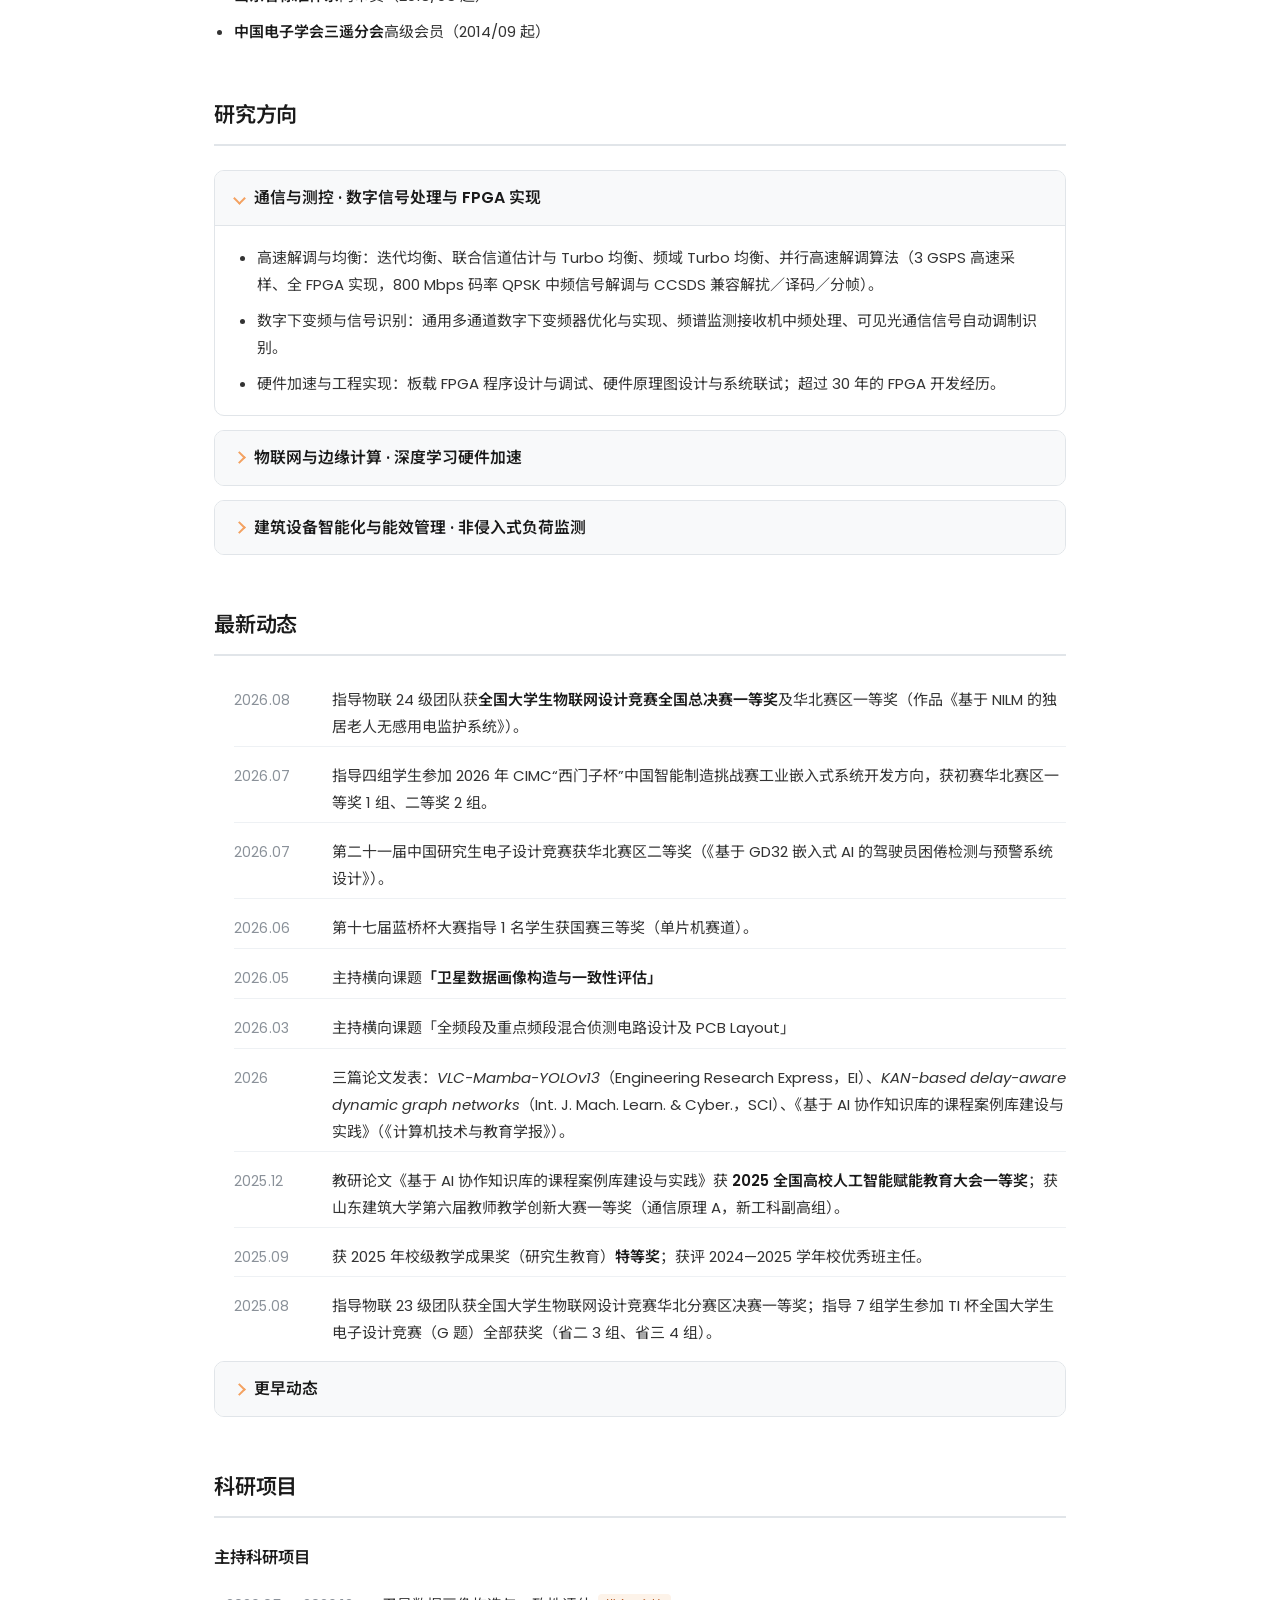
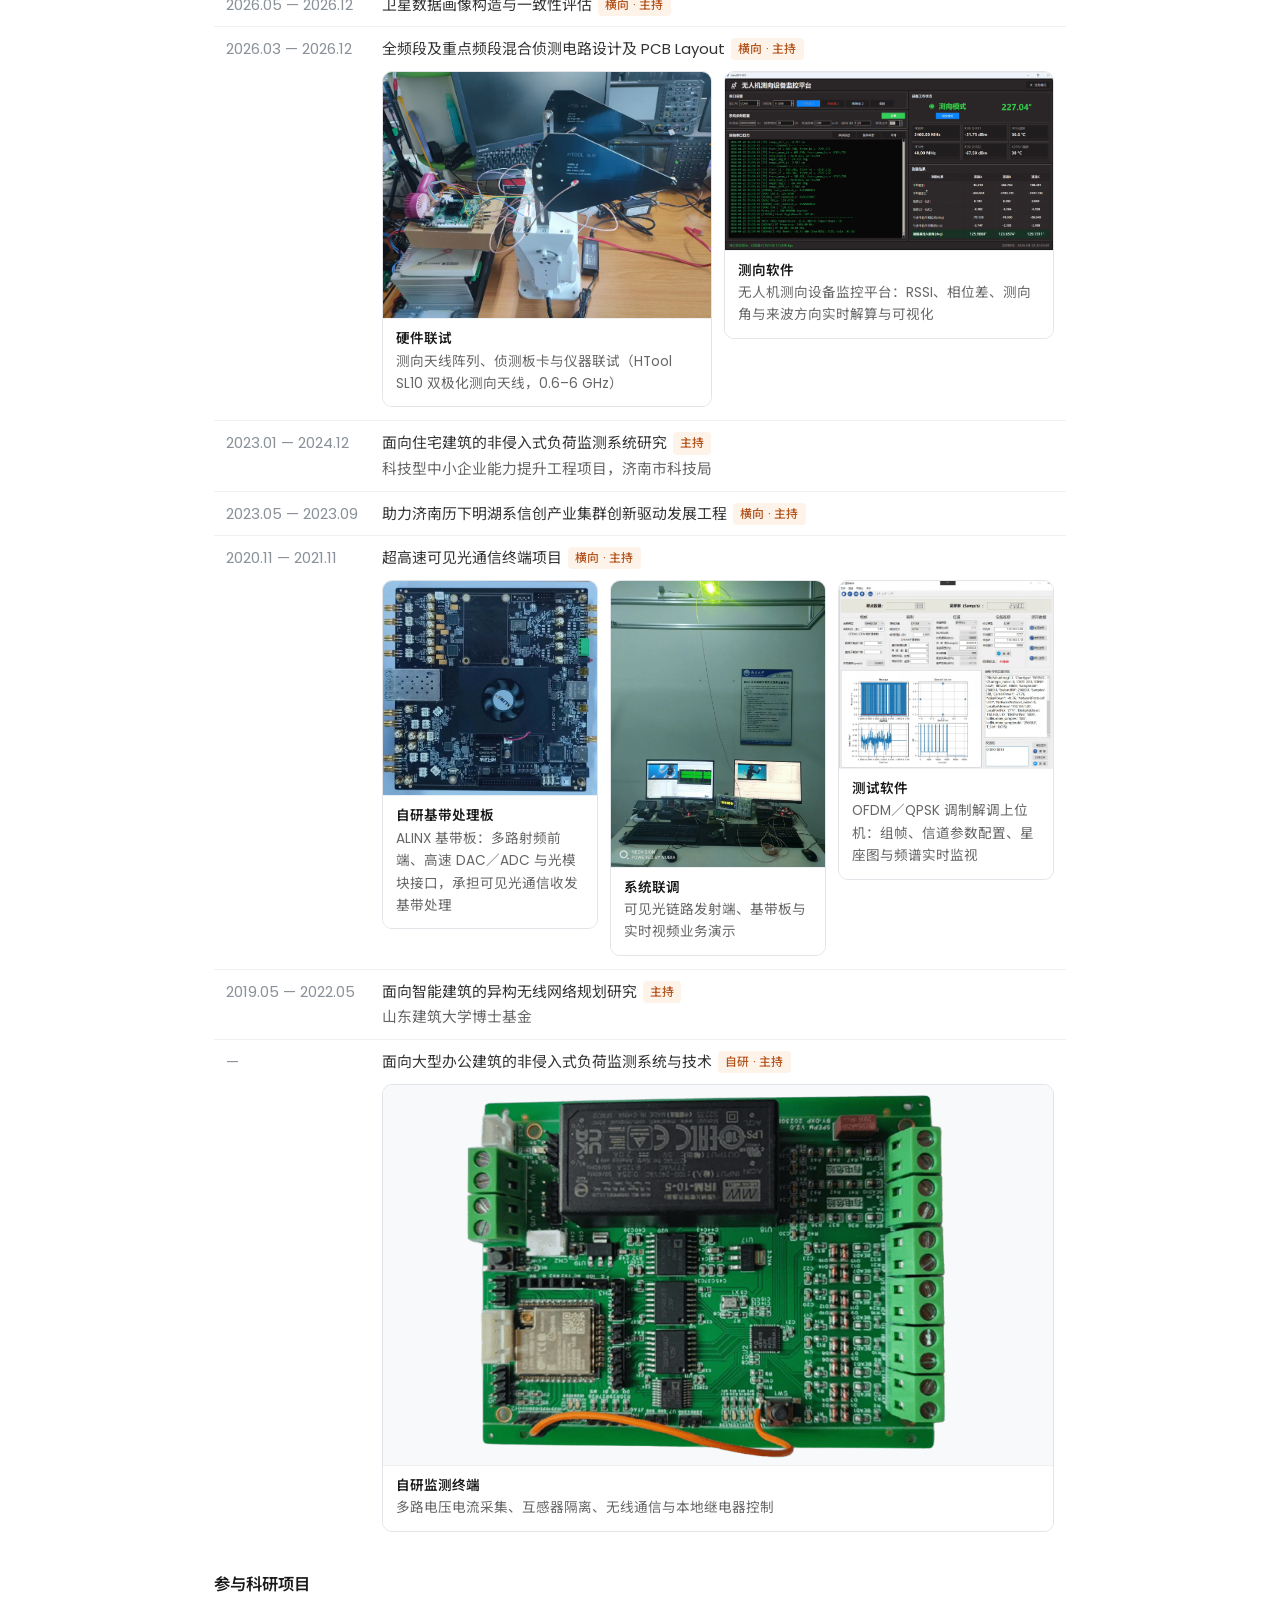
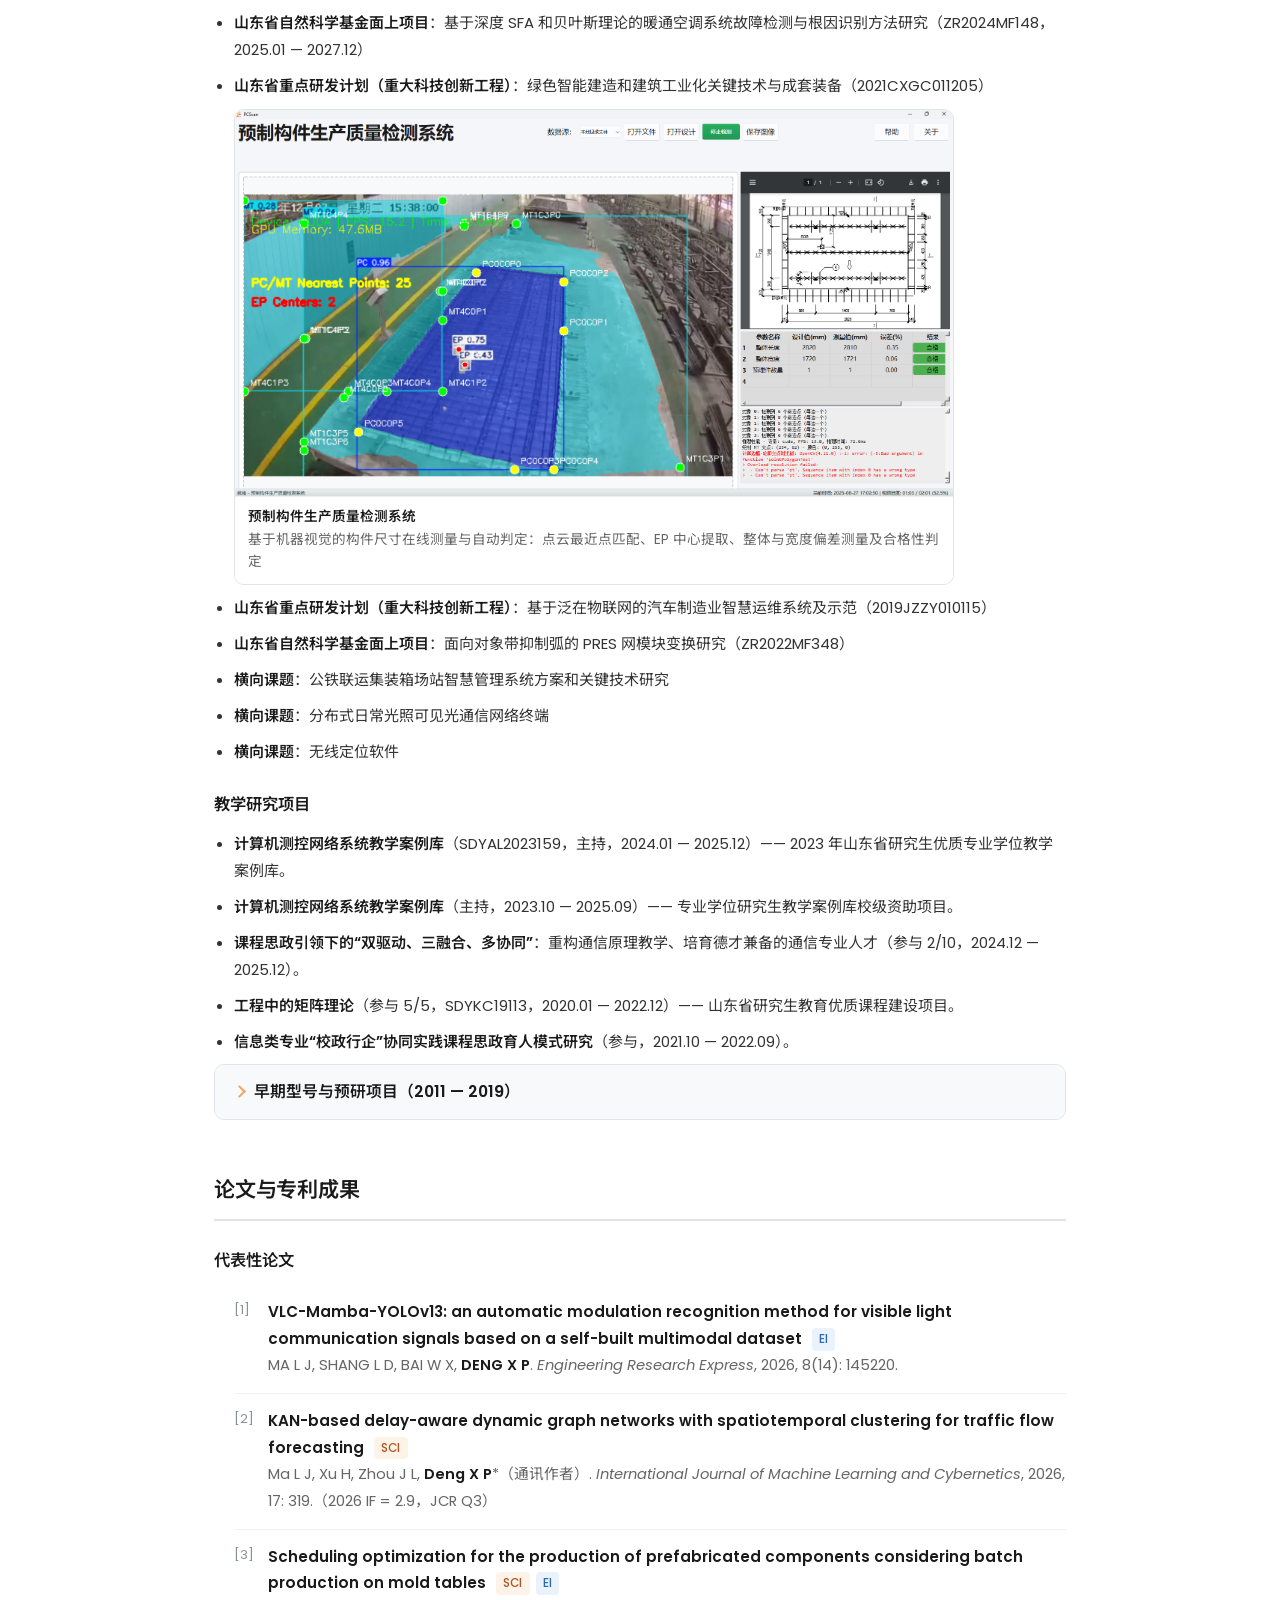
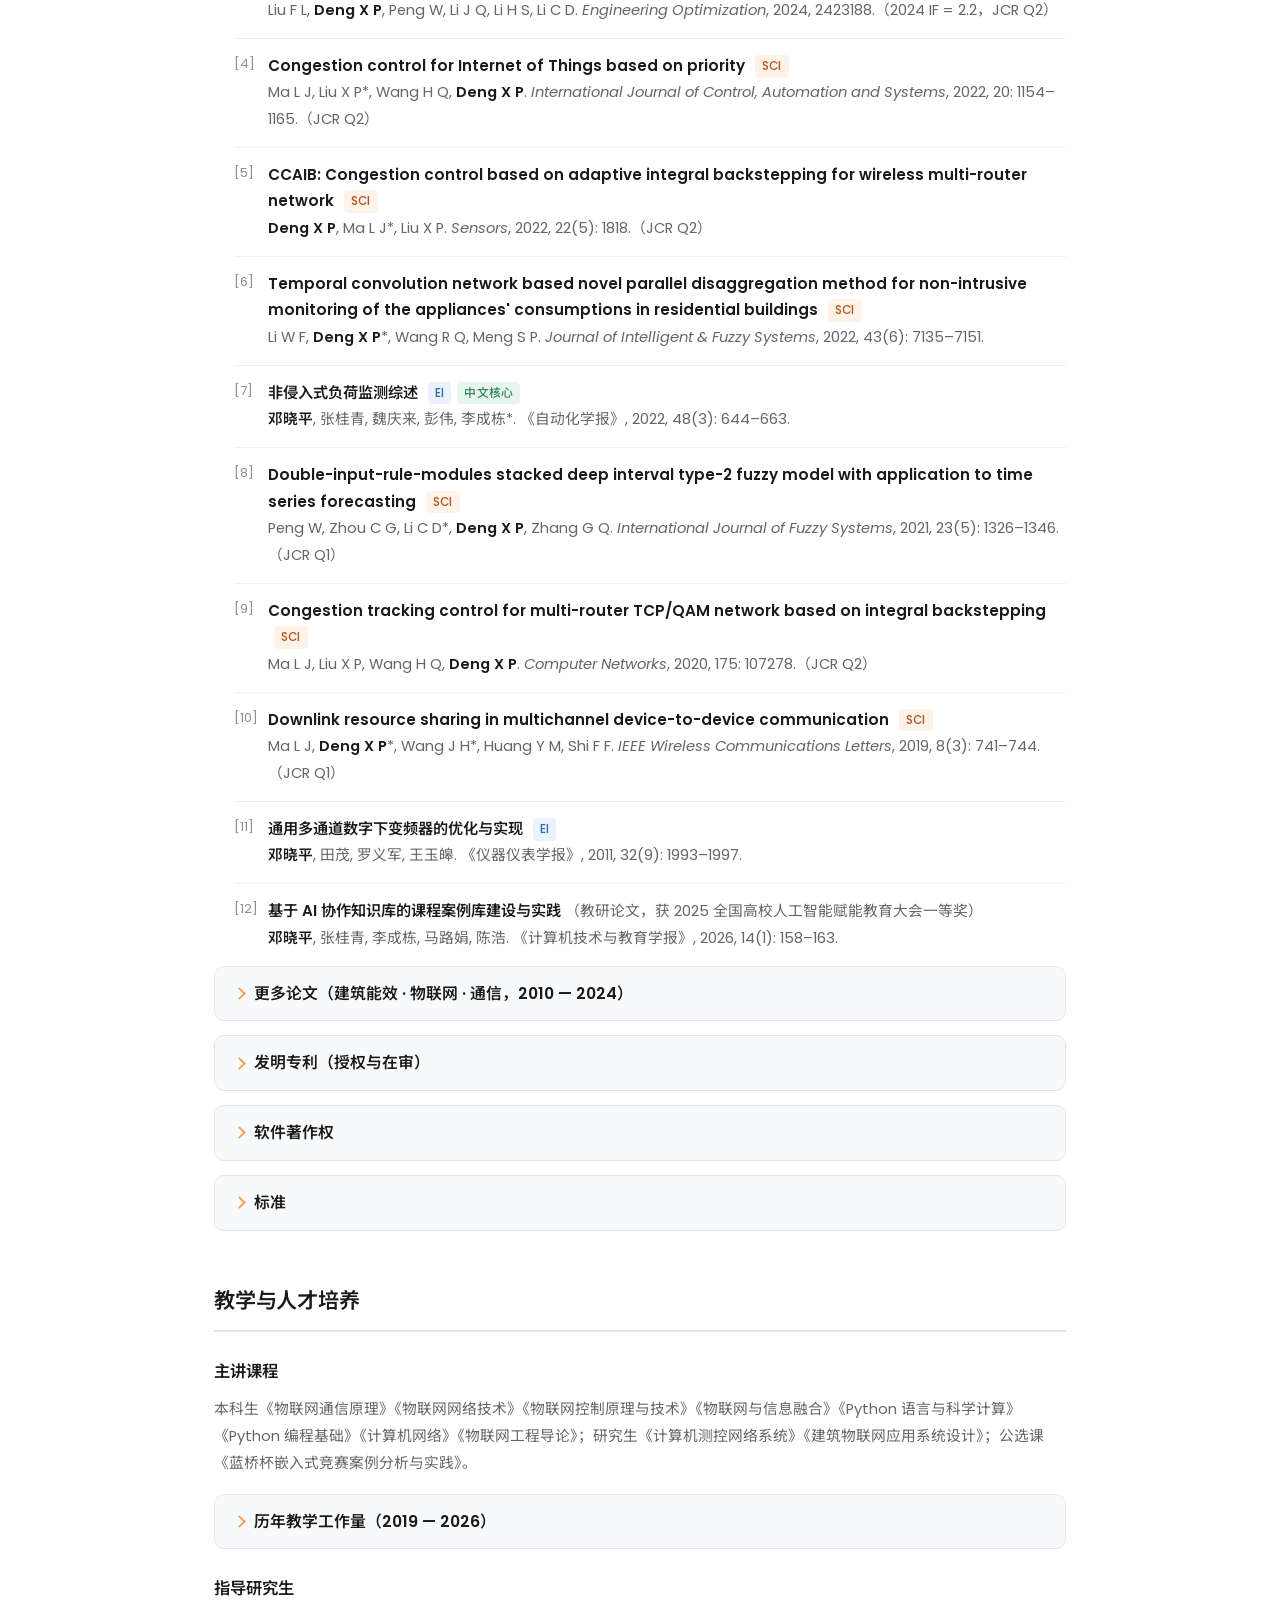
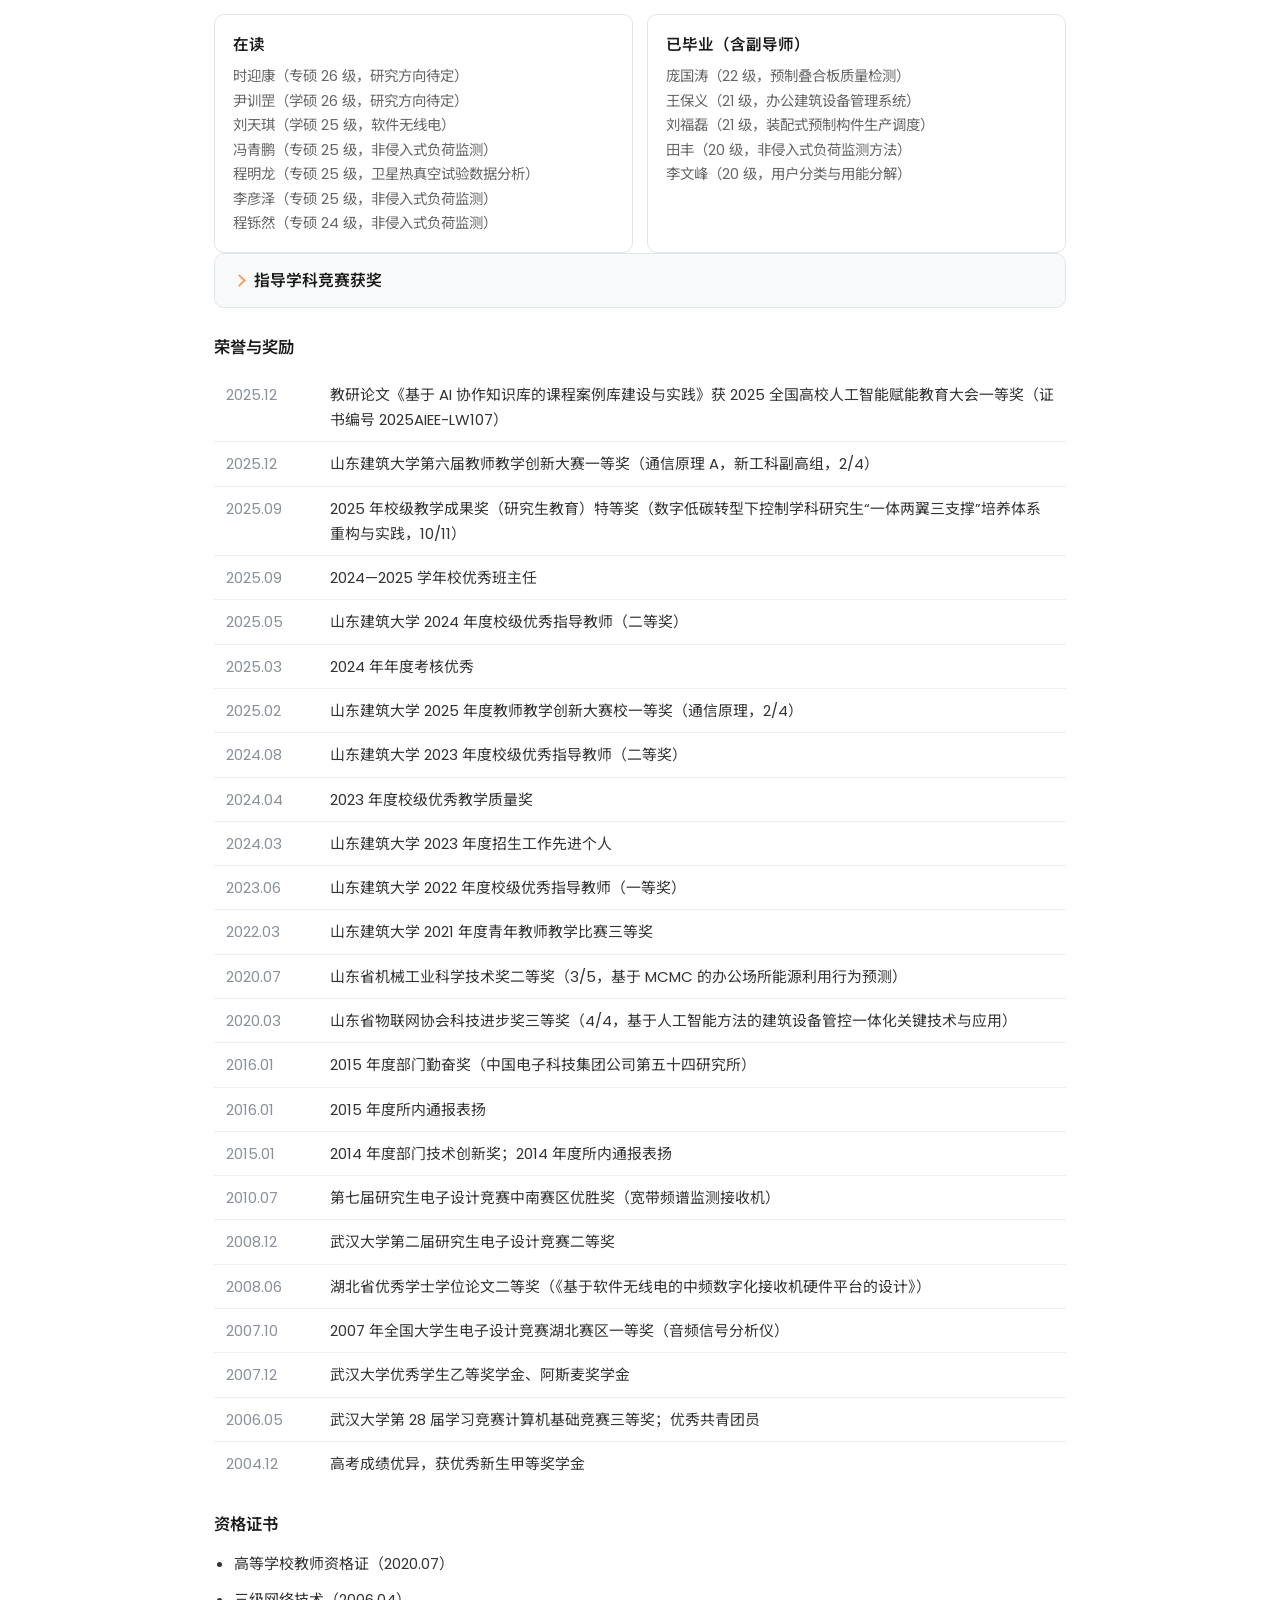
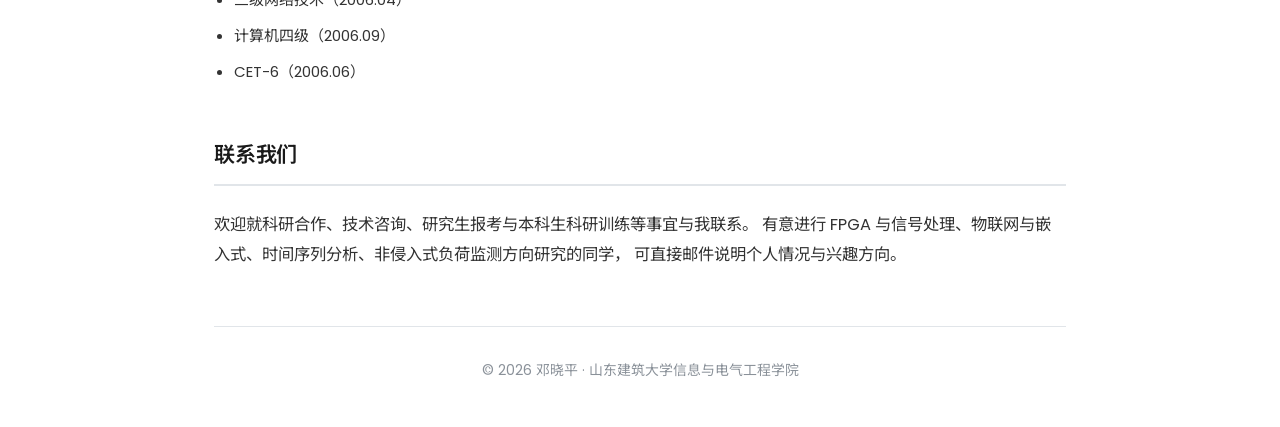
==== commit d3a9e798: "chore: 联系卡片注释中的手机号脱敏（中英两页同步）" ====
--- a/index.html
+++ b/index.html
@@ -685,7 +685,7 @@
         <!-- 如需公开手机号，取消下面注释并替换号码：
         <div class="contact-item">
             <svg viewBox="0 0 24 24" fill="none" stroke="currentColor" stroke-width="1.8" stroke-linecap="round" stroke-linejoin="round"><path d="M5 3.5h3l1.6 4-2 1.3a12 12 0 006.6 6.6l1.3-2 4 1.6v3a2 2 0 01-2.2 2A16.5 16.5 0 013.5 5.7 2 2 0 015 3.5z"/></svg>
-            <span><span class="label">Mobile</span><a href="tel:+8613210547985">132-1054-7985</a></span>
+            <span><span class="label">Mobile</span><a href="tel:+86132xxxxxxxx">132-xxxx-xxx</a></span>
         </div>
         -->
     </div>
--- a/styles.css
+++ b/styles.css
@@ -165,7 +165,13 @@
     backdrop-filter: saturate(160%) blur(8px);
     border-top: 1px solid var(--line);
     border-bottom: 1px solid var(--line);
-    text-align: center;
+    /* 导航链接与语言切换放在同一个 flex 行里：
+       链接在「扣掉切换控件之后的剩余宽度」中居中，因此两者永远不会重叠。
+       （早期版本把切换控件绝对定位在右端，英文导航更宽时会压到 Contact 上） */
+    display: flex;
+    align-items: center;
+    justify-content: center;
+    gap: 16px;
     padding: 11px 0;
     margin-bottom: 44px;
 }
@@ -175,6 +181,7 @@
     flex-wrap: wrap;
     justify-content: center;
     gap: 4px 30px;
+    flex: 1 1 auto;
 }
 
 .navbar .nav-link {
@@ -199,12 +206,9 @@
 }
 
 /* ------------------------------------------------------------ 中英文切换 */
-/* .banner 是 sticky（已定位），可作绝对定位的包含块，切换控件贴在导航条右上角 */
+/* 与 .navbar 同处 .banner 这一 flex 行，不再绝对定位，故不可能压住导航链接 */
 .lang-switch {
-    position: absolute;
-    right: 0;
-    top: 50%;
-    transform: translateY(-50%);
+    flex: 0 0 auto;
     display: inline-flex;
     align-items: center;
     gap: 2px;
@@ -757,6 +761,31 @@
 }
 
 /* ------------------------------------------------------------------ 响应式 */
+/* 英文导航标签比中文宽，中等宽度下先收紧间距，尽量让链接保持一行 */
+@media (max-width: 960px) {
+    .navbar {
+        gap: 4px 22px;
+    }
+}
+
+/* 英文导航比中文宽：可视宽度不足约 805px 时，导航自己就会折成两行。
+   此时若仍让切换控件与导航并排，它会「悬」在两行文字的缝隙里。
+   所以在导航将要折行之前，就把切换控件挤到导航下方居中。
+   （门槛取实测结果：英文导航单行容纳需要可视宽度 ≥ 805px） */
+@media (max-width: 804px) {
+    .banner {
+        flex-wrap: wrap;
+    }
+
+    .navbar {
+        flex: 1 1 100%;
+    }
+
+    .lang-switch {
+        margin-top: 2px;
+    }
+}
+
 @media (max-width: 760px) {
     body {
         font-size: 14.5px;
@@ -794,13 +823,7 @@
         font-size: .92rem;
     }
 
-    /* 窄屏导航会换行，切换控件改为在导航下方居中 */
-    .lang-switch {
-        position: static;
-        transform: none;
-        width: max-content;
-        margin: 9px auto 0 auto;
-    }
+    /* 切换控件落到导航下方（换行规则见上方 804px 断点） */
 
     .news-list li {
         flex-direction: column;
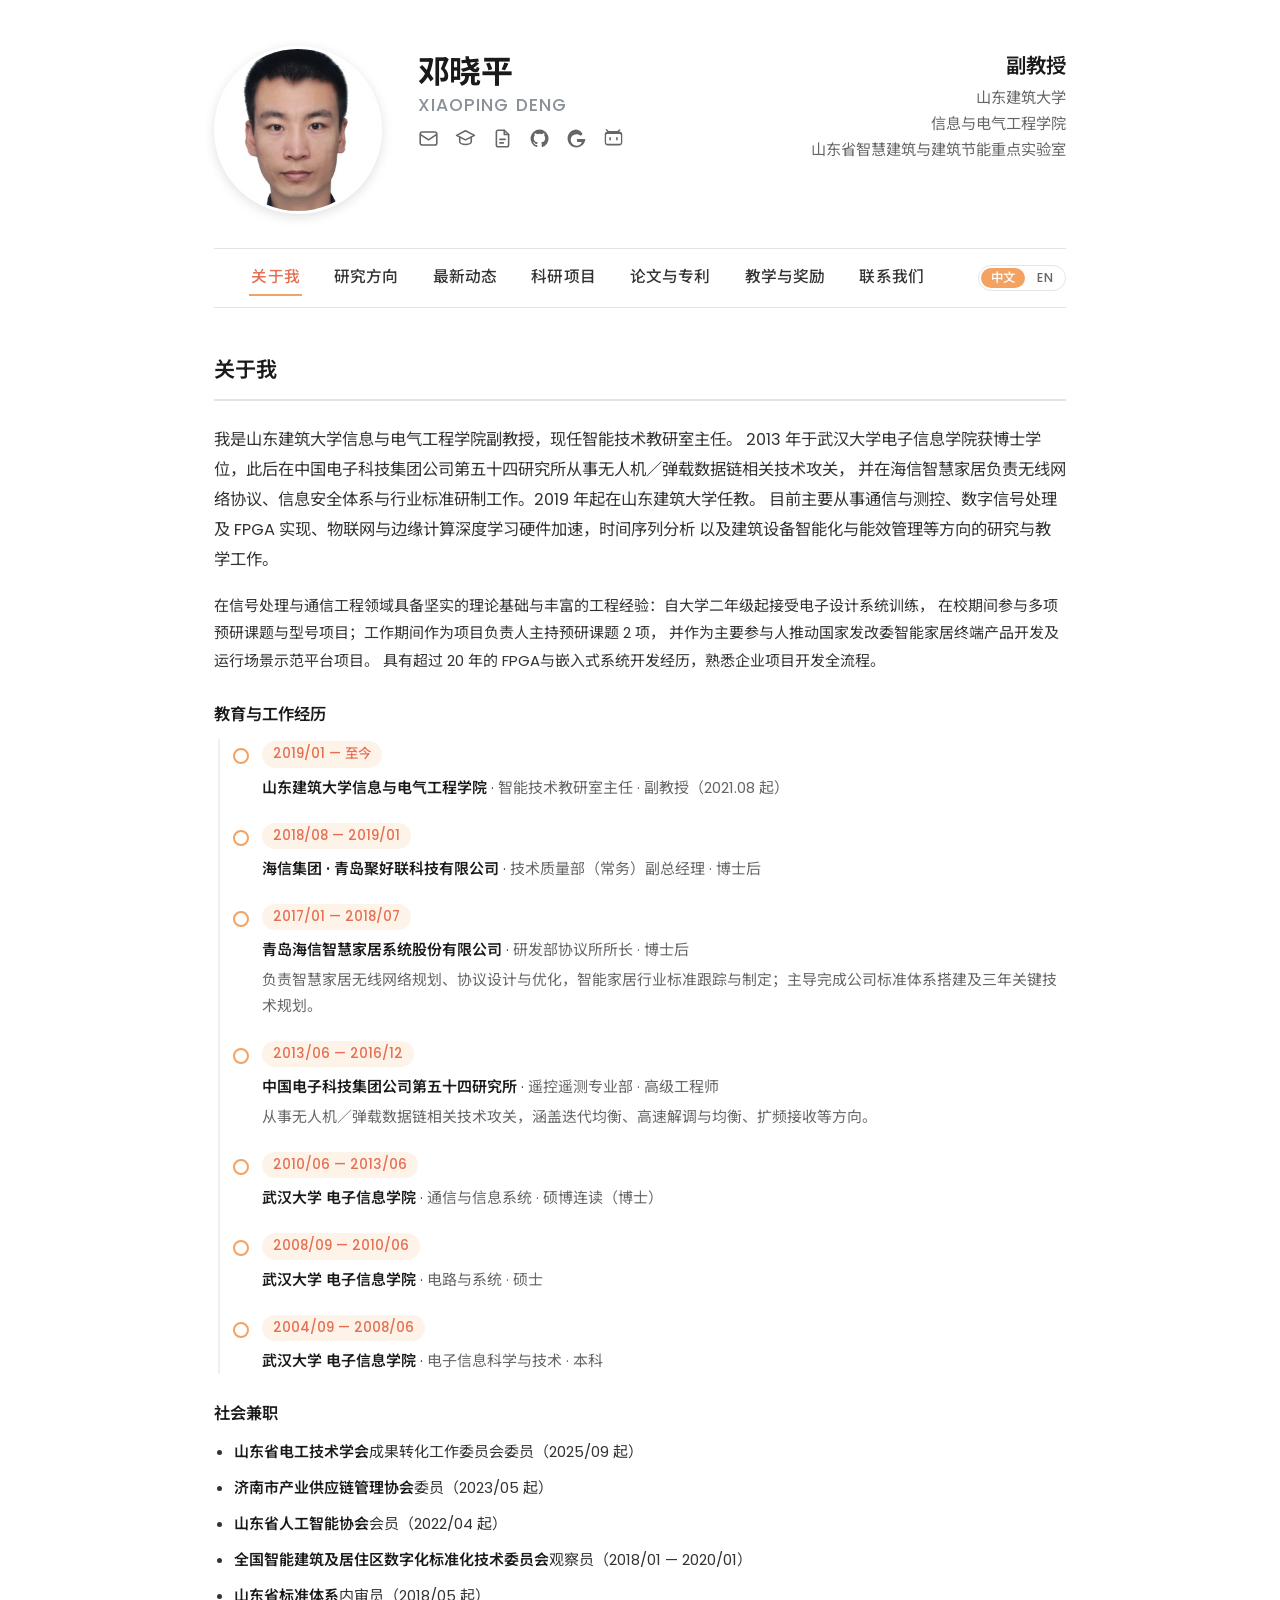
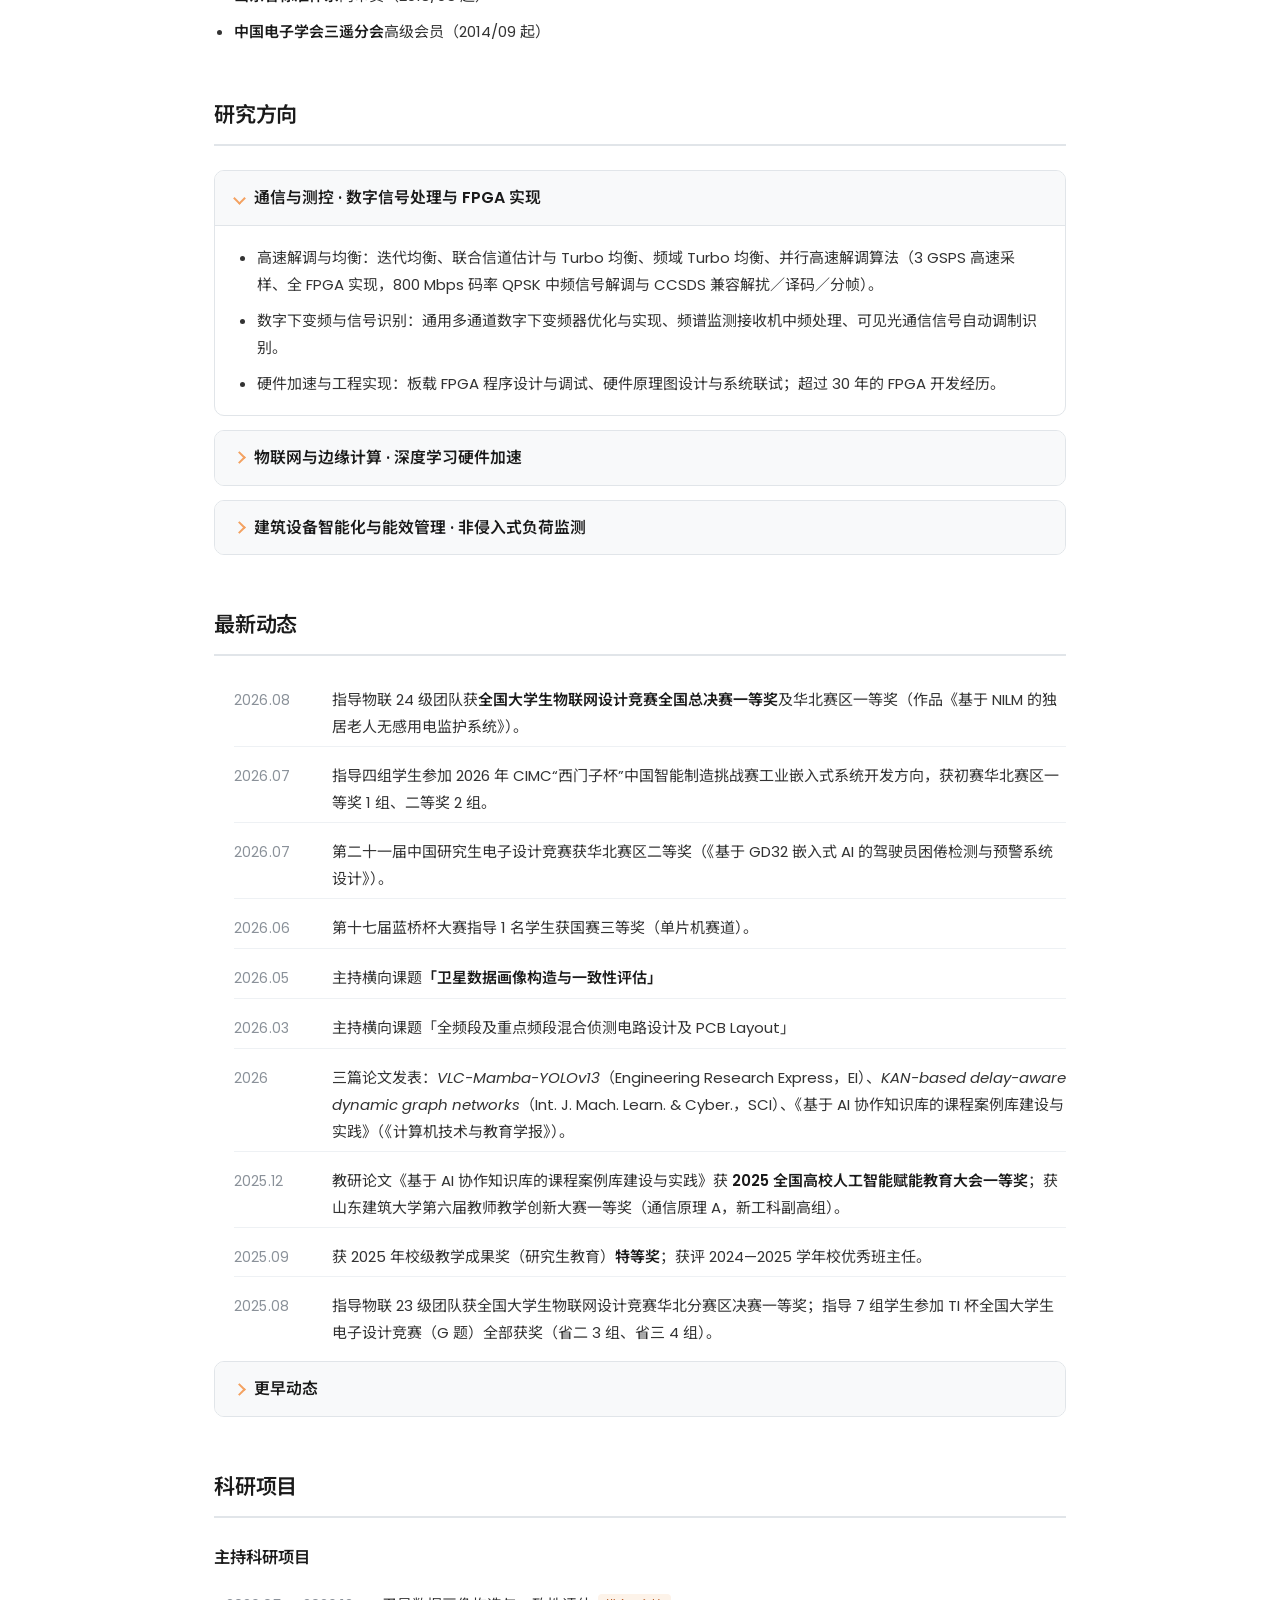
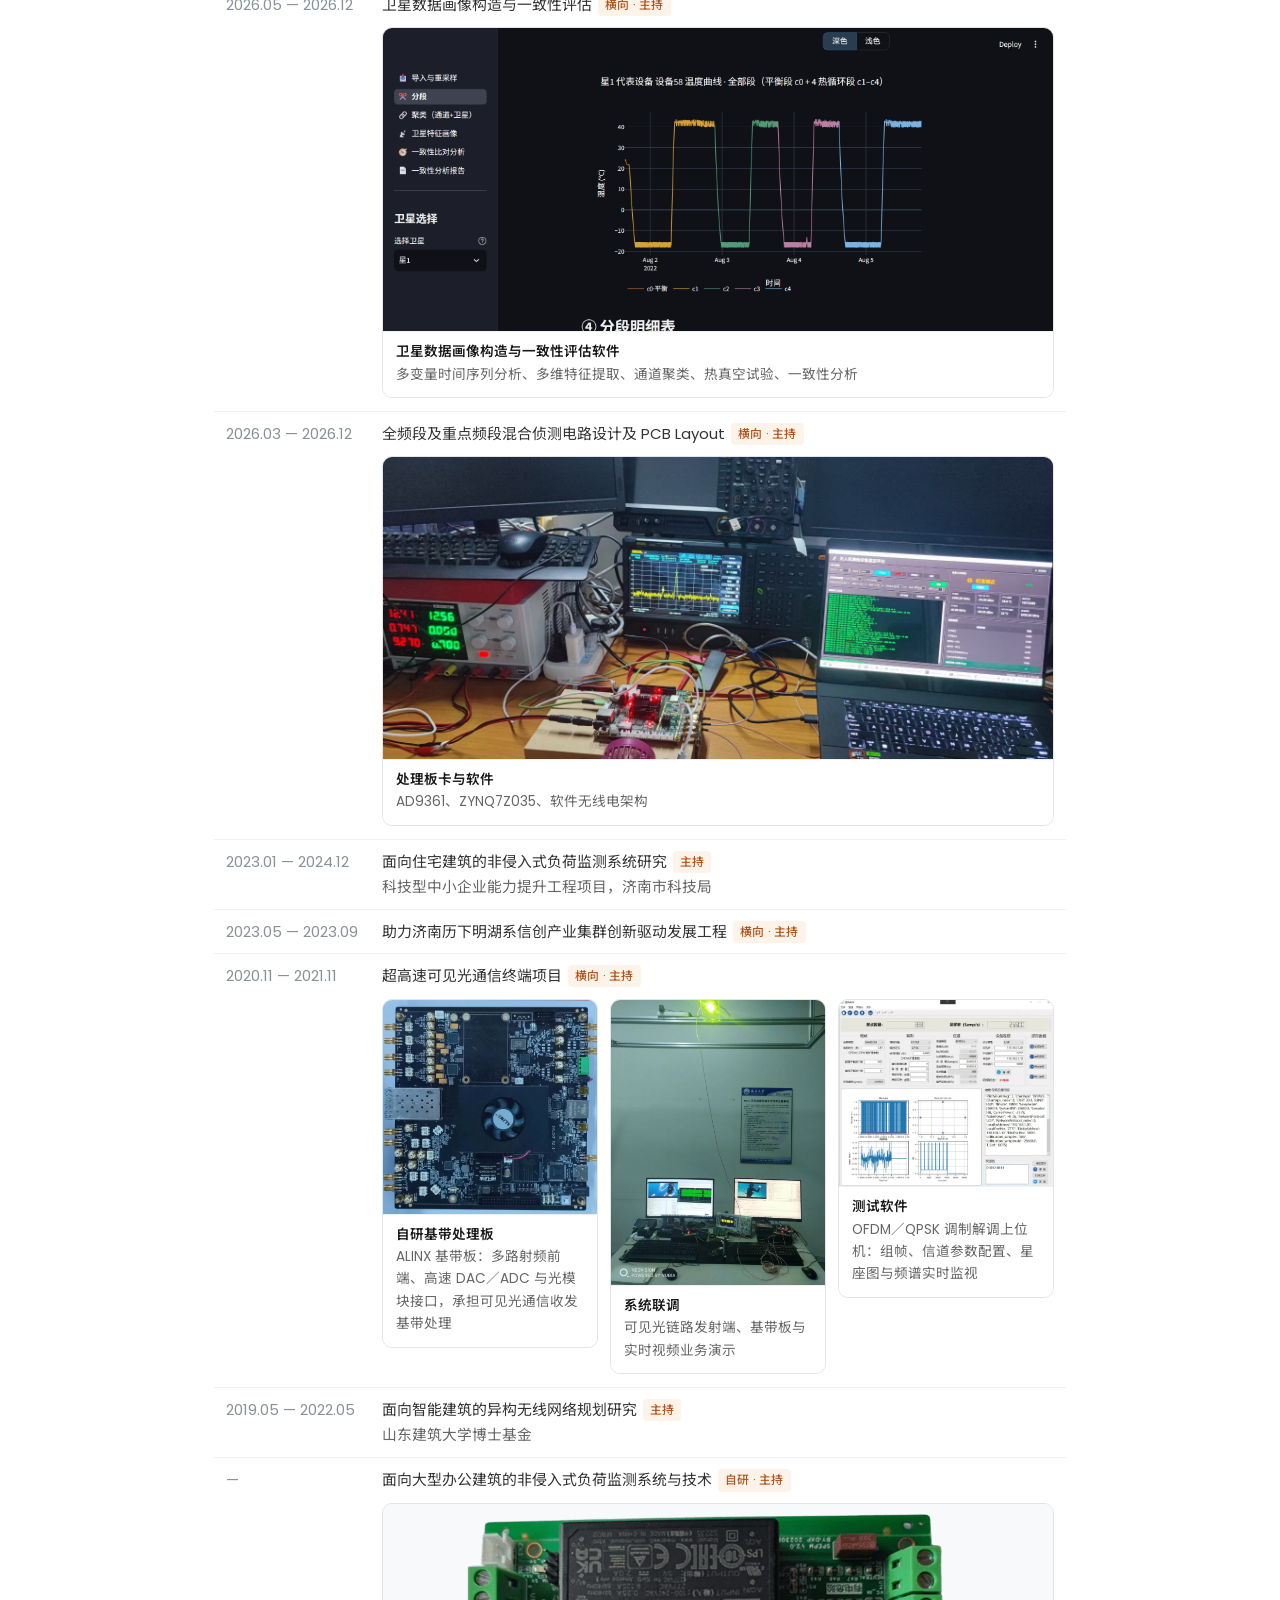
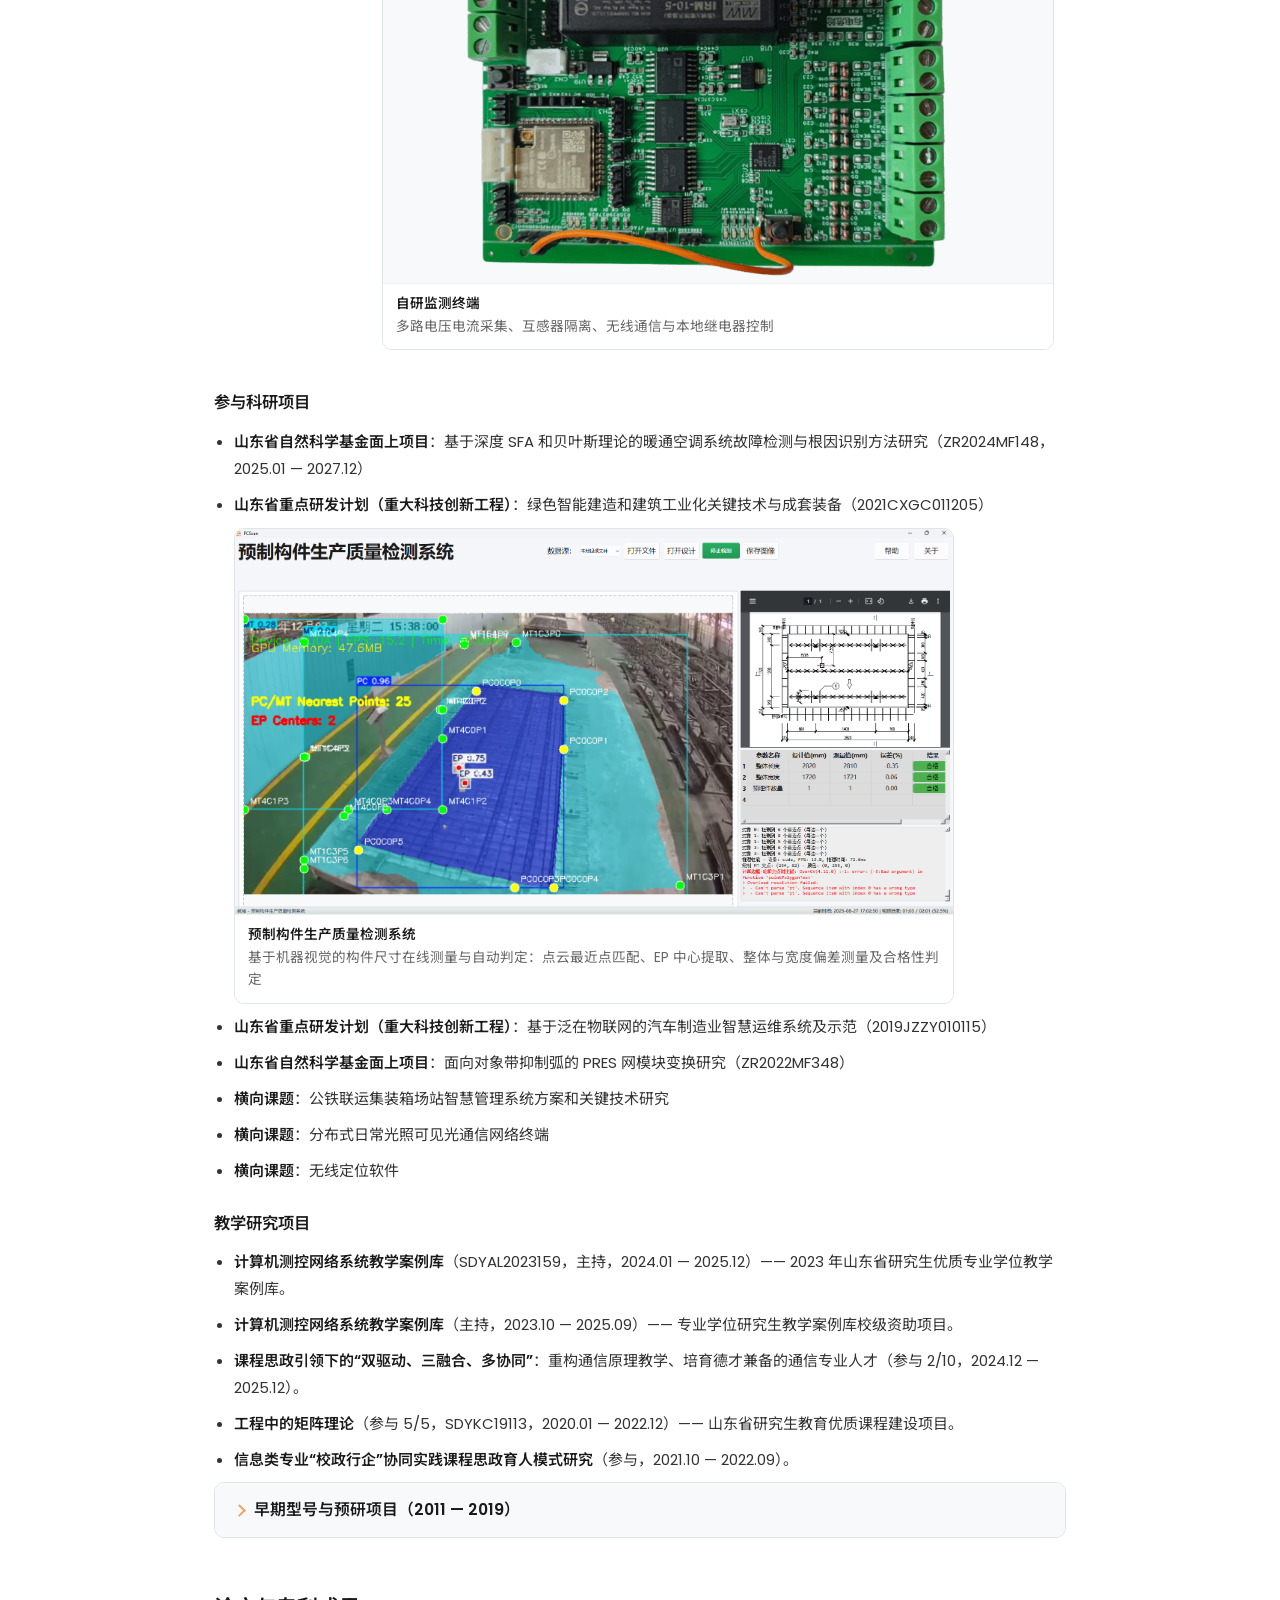
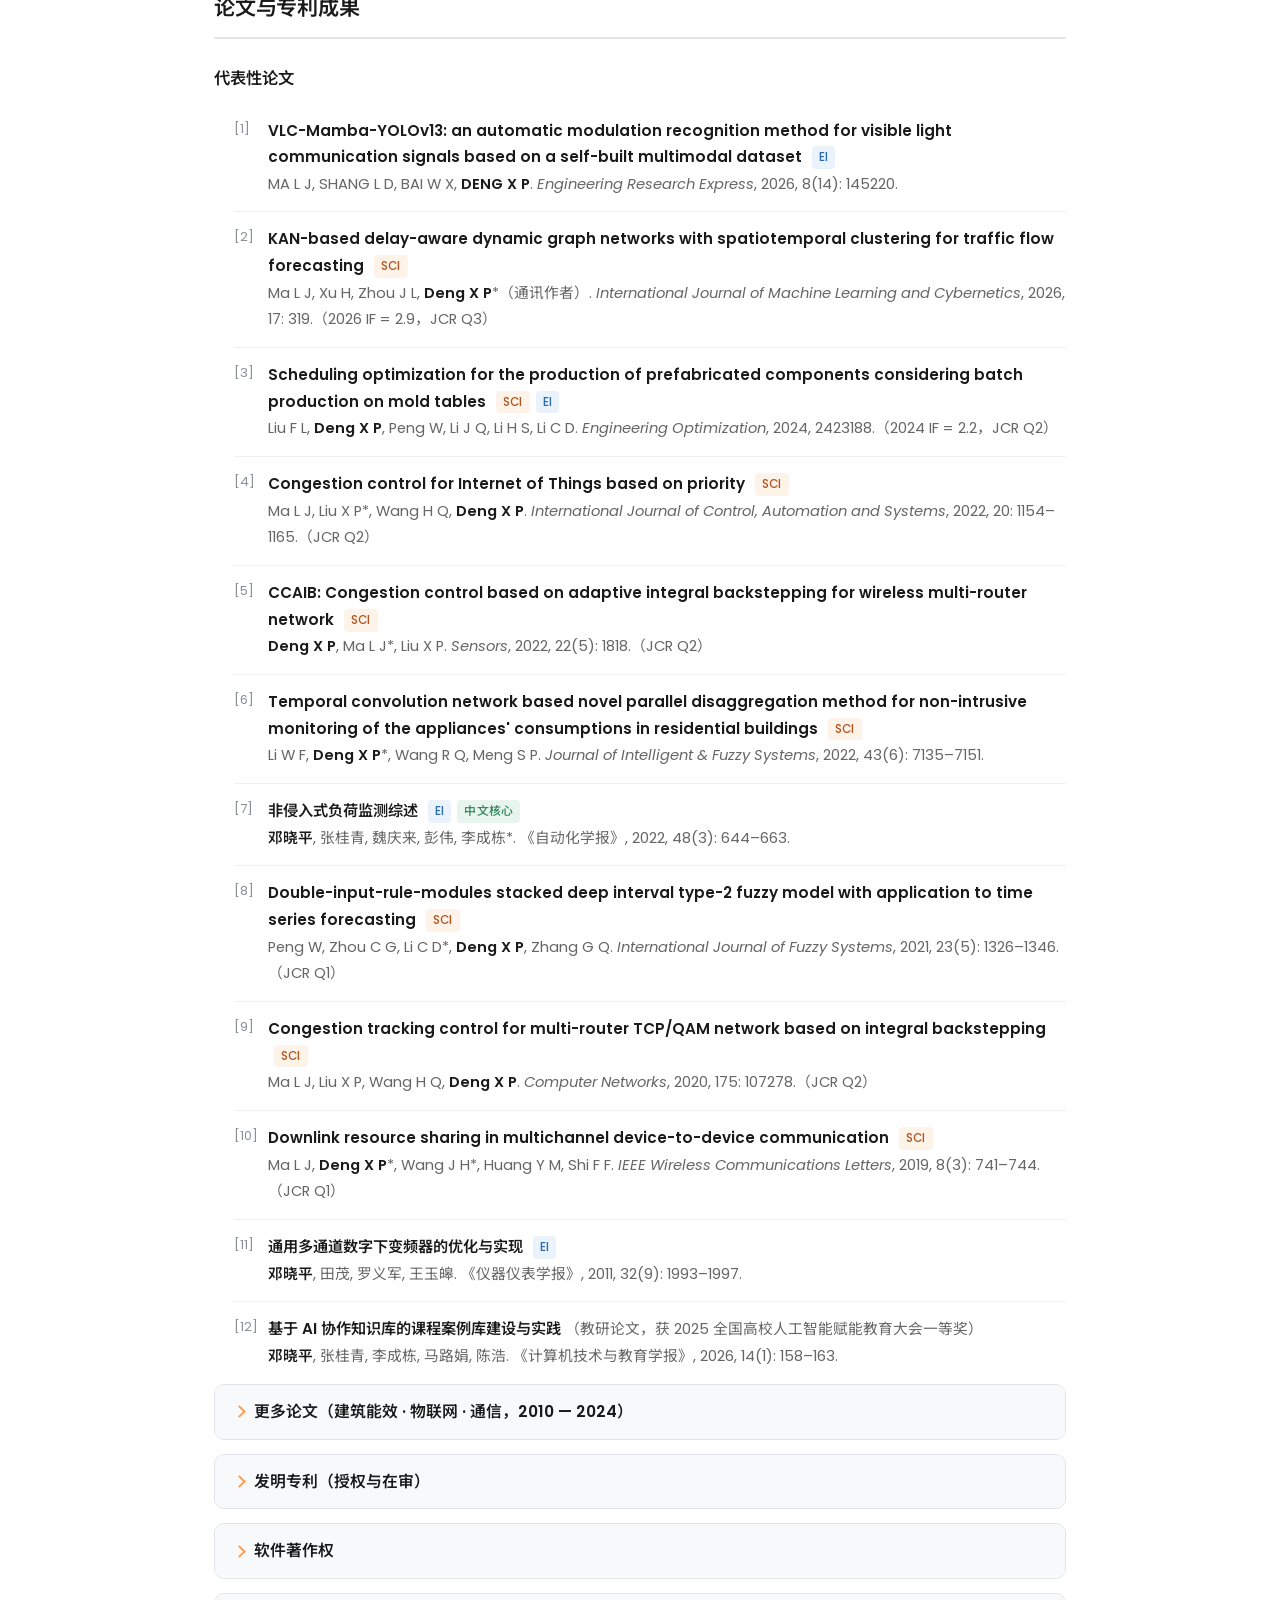
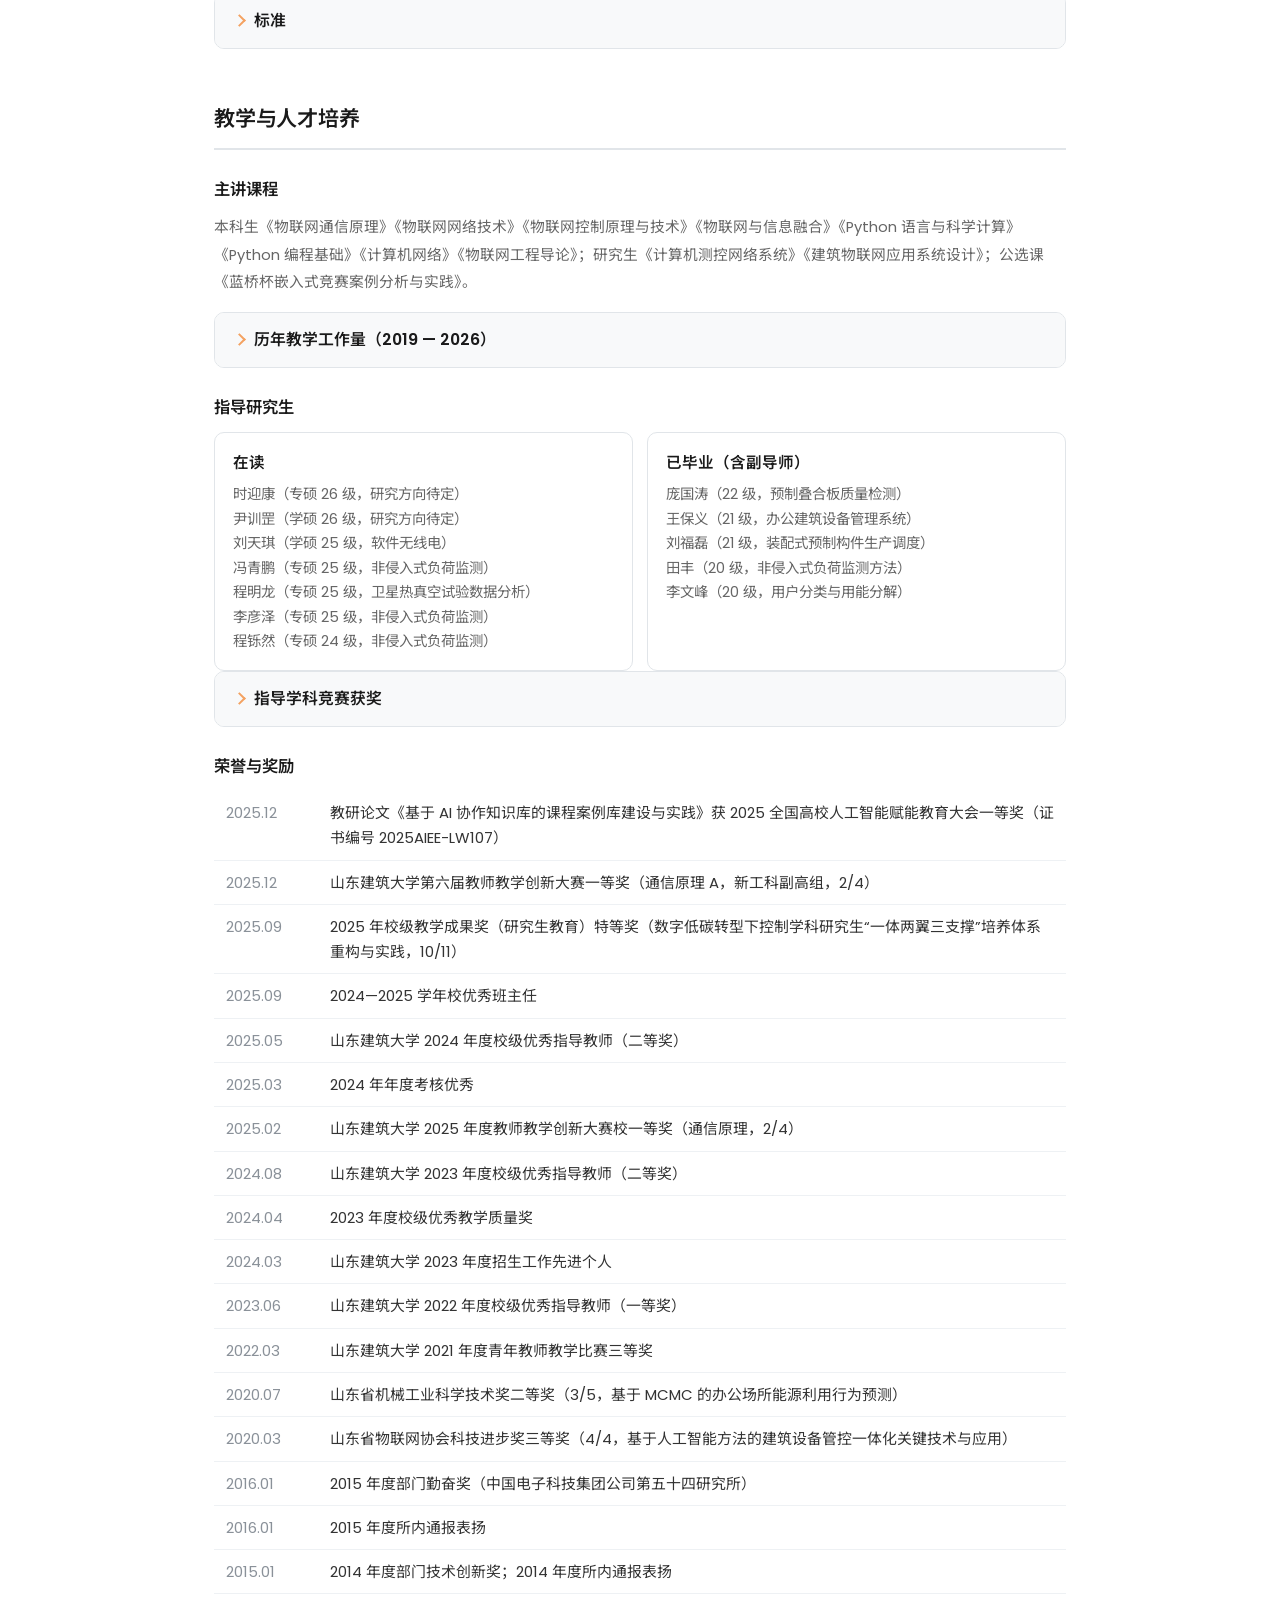
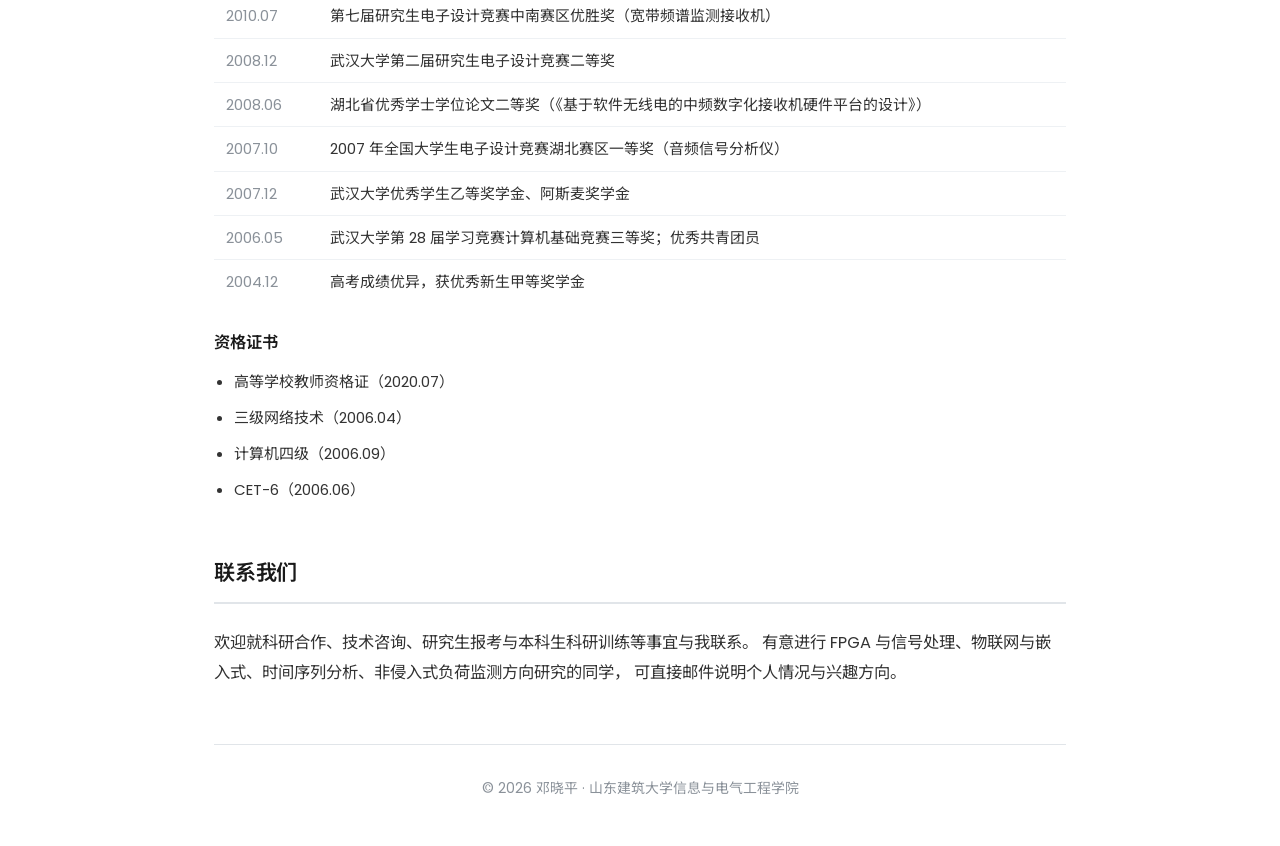
==== commit 68ef62f2: "update image for SDR project" ====
--- a/index.html
+++ b/index.html
@@ -243,20 +243,23 @@
     <div class="table-wrap">
         <table class="plain">
             <tbody>
-                <tr><td class="when">2026.05 — 2026.12</td><td>卫星数据画像构造与一致性评估<span class="tag sci">横向 · 主持</span><br><span class="pub-meta"></span></td></tr>
+                <tr><td class="when">2026.05 — 2026.12</td><td>卫星数据画像构造与一致性评估<span class="tag sci">横向 · 主持</span><br><span class="pub-meta"></span>
+				    <div class="figure-grid">
+                        <figure>
+                            <a href="images/卫星数据画像构造与一致性评估.png" target="_blank" rel="noopener">
+                                <img src="images/卫星数据画像构造与一致性评估.png" alt="卫星数据画像构造与一致性评估软件" loading="lazy">
+                            </a>
+                            <figcaption><b>卫星数据画像构造与一致性评估软件</b><br>多变量时间序列分析、多维特征提取、通道聚类、热真空试验、一致性分析</figcaption>
+                        </figure>
+                    </div>
+				</td></tr>
                 <tr><td class="when">2026.03 — 2026.12</td><td>全频段及重点频段混合侦测电路设计及 PCB Layout<span class="tag sci">横向 · 主持</span><br><span class="pub-meta"></span>
                     <div class="figure-grid">
                         <figure>
-                            <a href="images/全频段及重点频段混合侦测电路设计-硬件.jpg" target="_blank" rel="noopener">
-                                <img src="images/全频段及重点频段混合侦测电路设计-硬件.jpg" alt="全频段及重点频段混合侦测电路 测向天线与硬件联试" loading="lazy">
+                            <a href="images/全频段及重点频段混合侦测电路设计-系统.jpg" target="_blank" rel="noopener">
+                                <img src="images/全频段及重点频段混合侦测电路设计-系统.jpg" alt="基于AD9361+ZYNQ XC7Z035 SDR架构的无人机测向系统原型" loading="lazy">
                             </a>
-                            <figcaption><b>硬件联试</b><br>测向天线阵列、侦测板卡与仪器联试（HTool SL10 双极化测向天线，0.6–6 GHz）</figcaption>
-                        </figure>
-                        <figure>
-                            <a href="images/全频段及重点频段混合侦测电路设计-软件.png" target="_blank" rel="noopener">
-                                <img src="images/全频段及重点频段混合侦测电路设计-软件.png" alt="无人机测向设备监控平台软件界面" loading="lazy">
-                            </a>
-                            <figcaption><b>测向软件</b><br>无人机测向设备监控平台：RSSI、相位差、测向角与来波方向实时解算与可视化</figcaption>
+                            <figcaption><b>处理板卡与软件</b><br>AD9361、ZYNQ7Z035、软件无线电架构</figcaption>
                         </figure>
                     </div>
                 </td></tr>
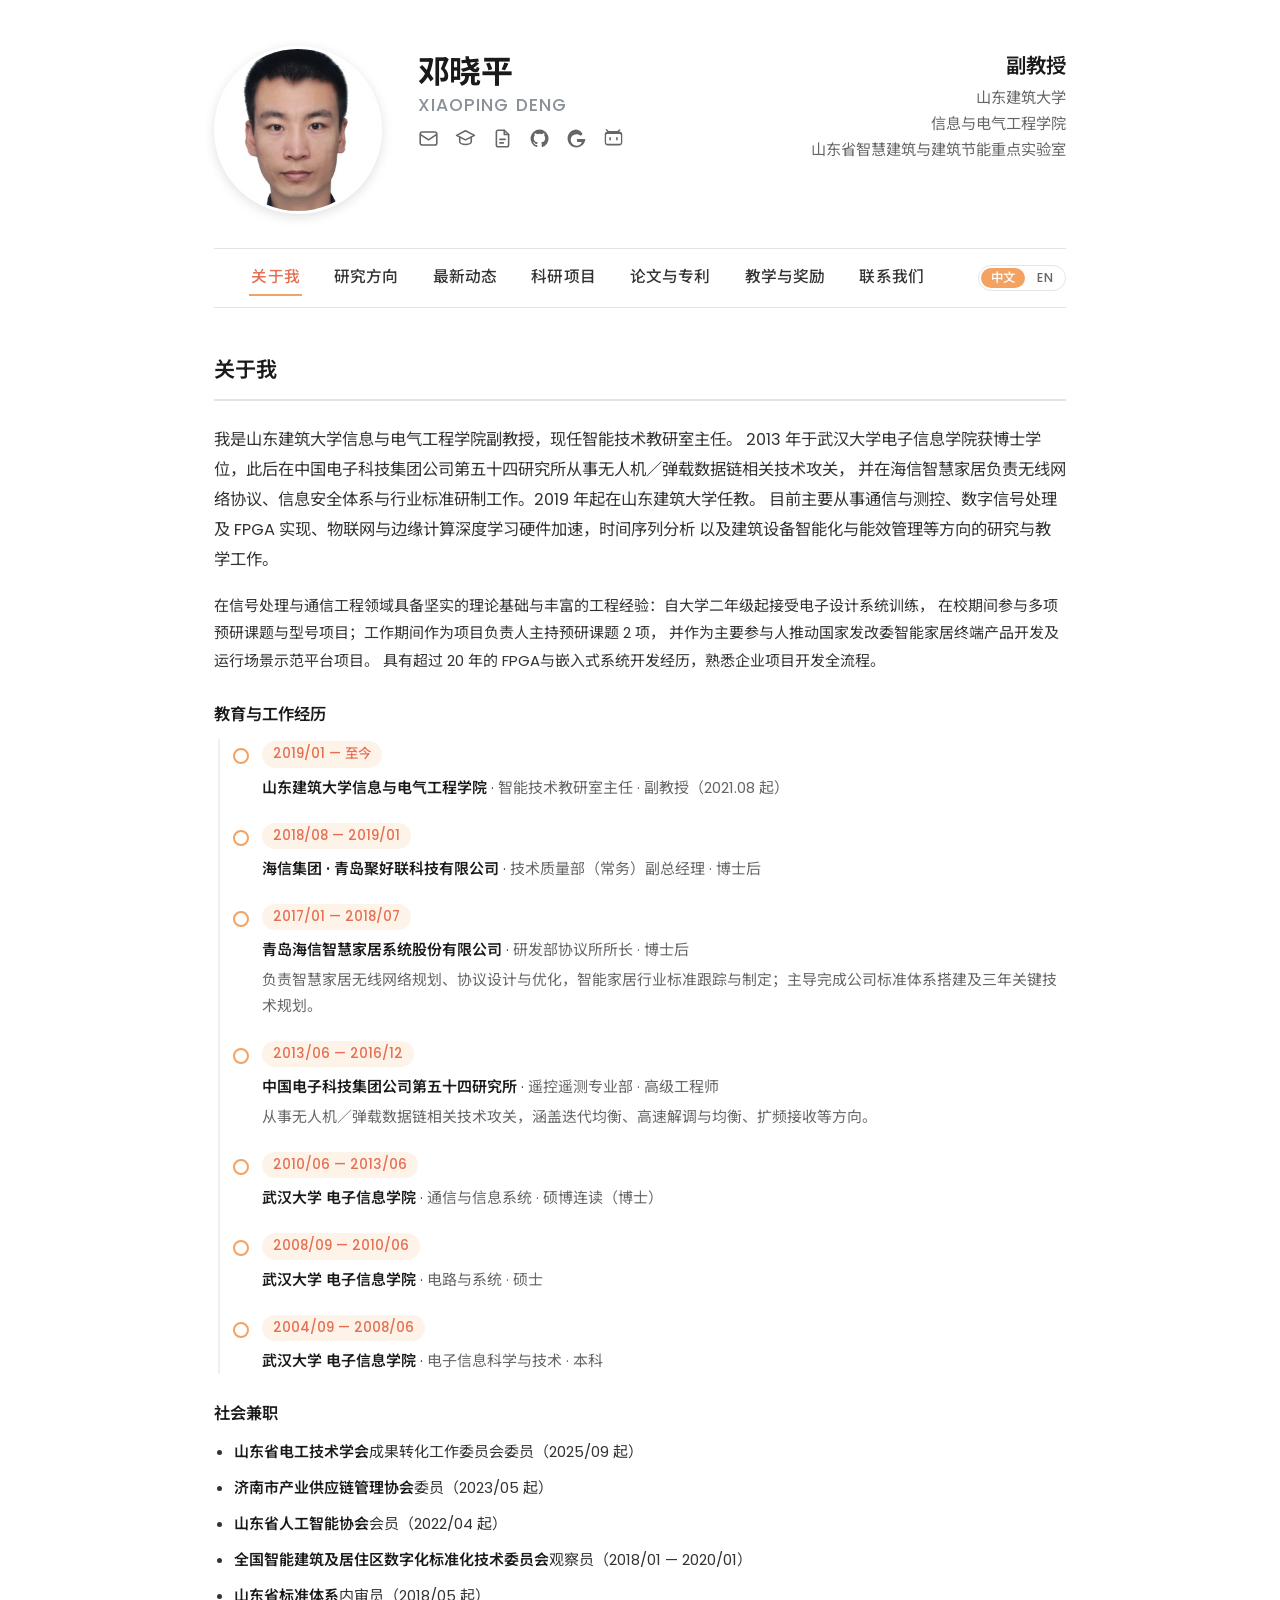
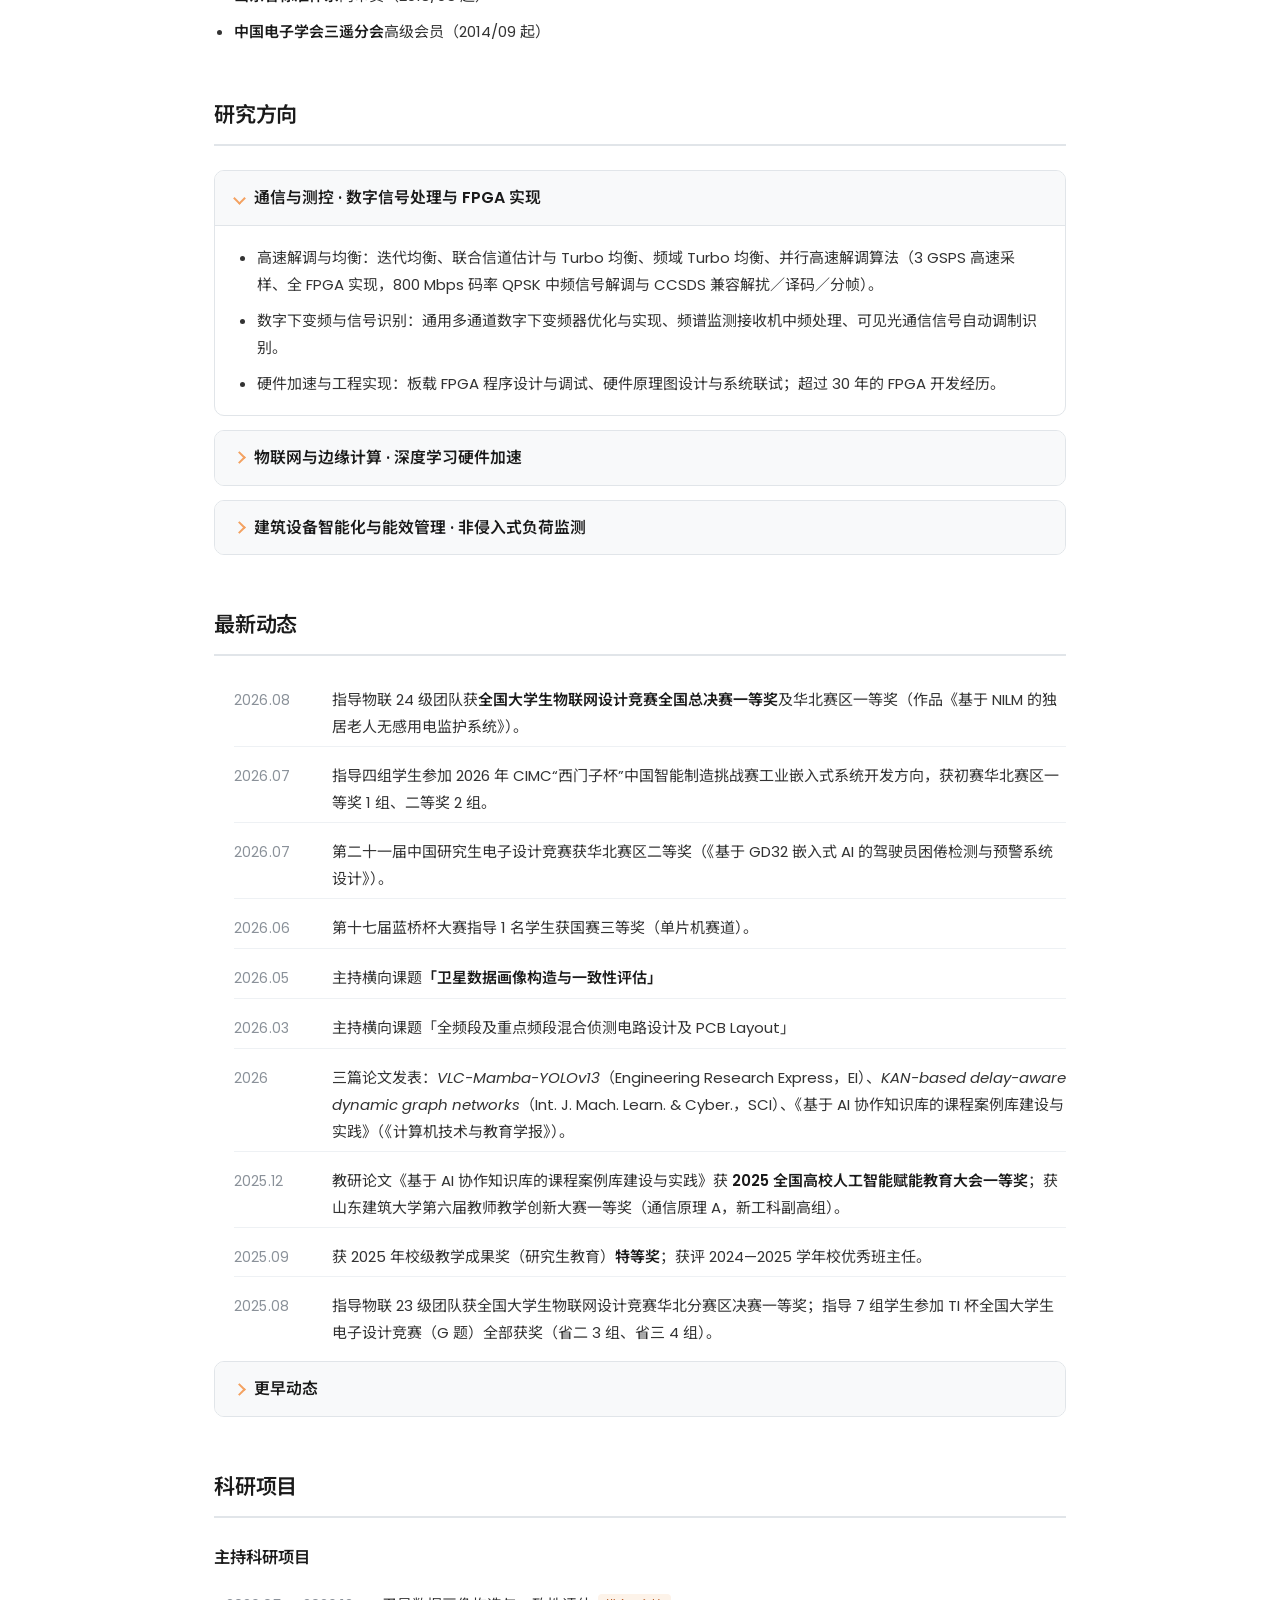
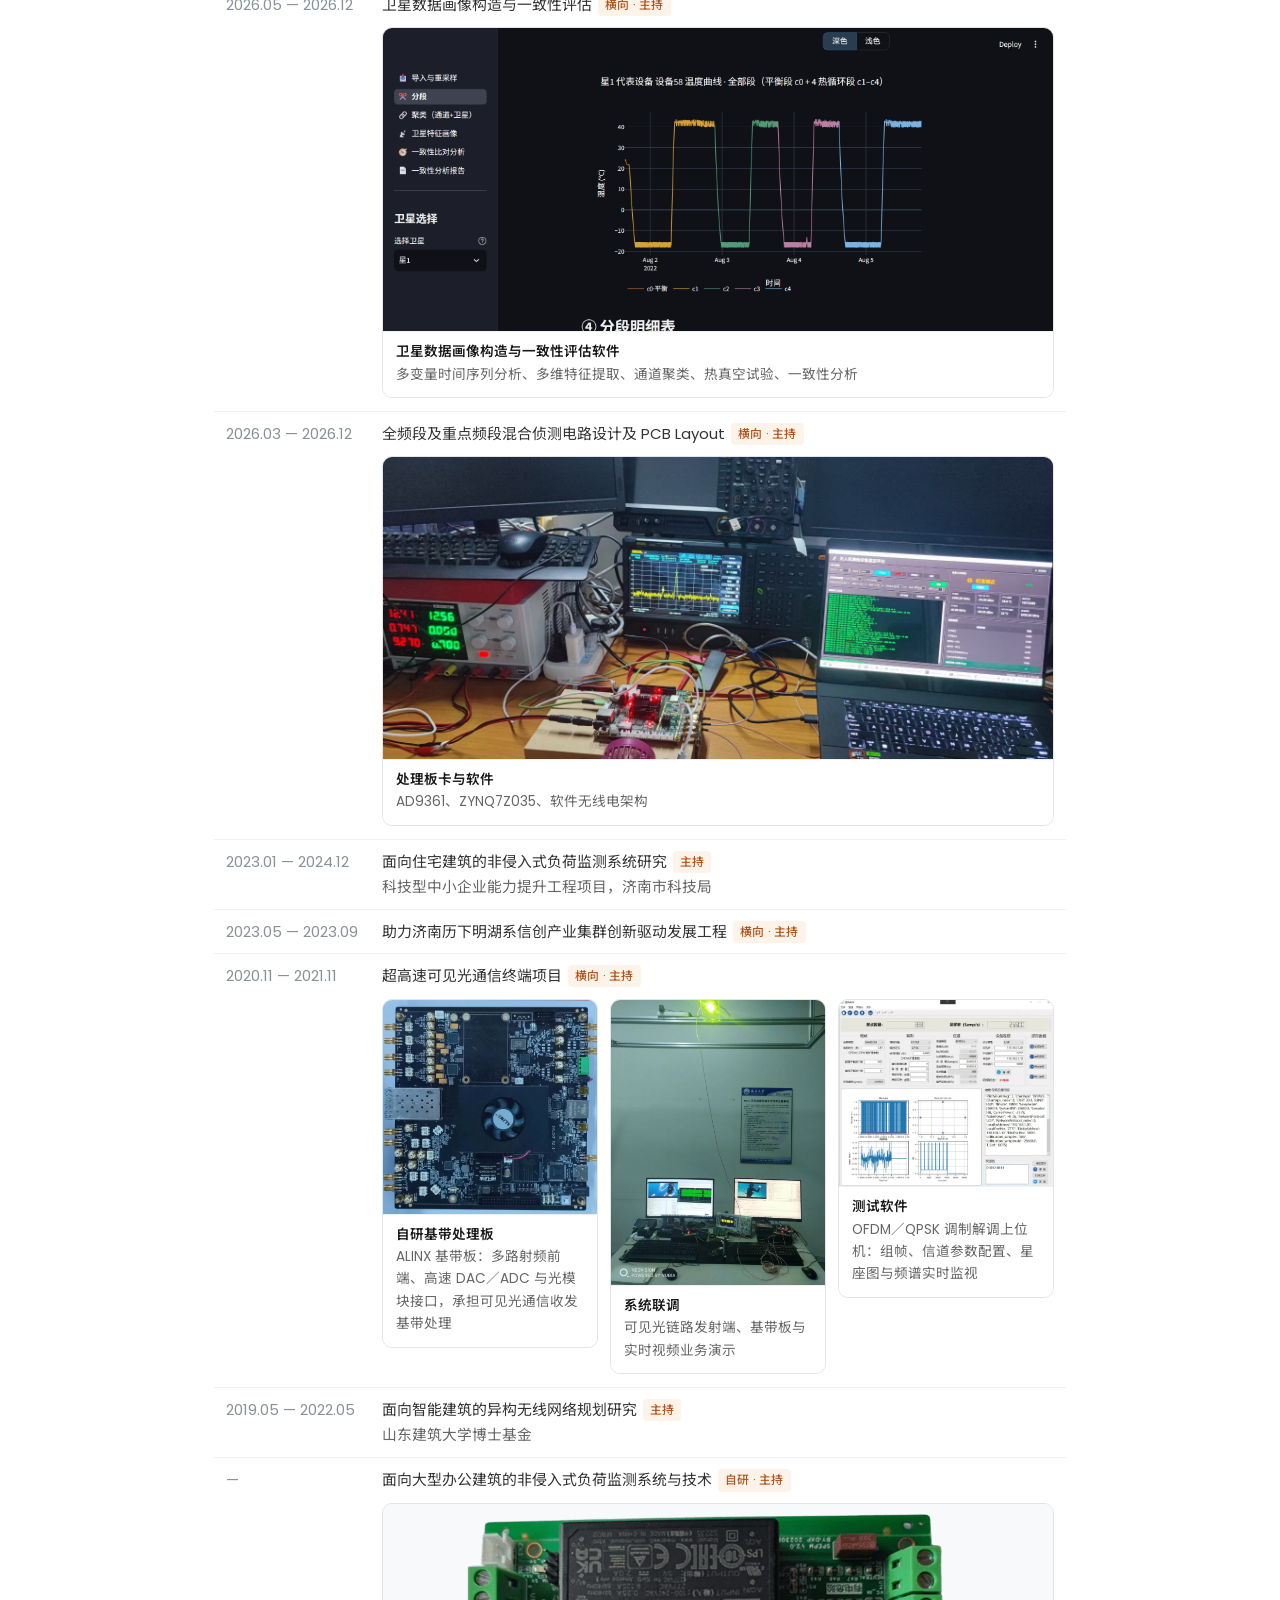
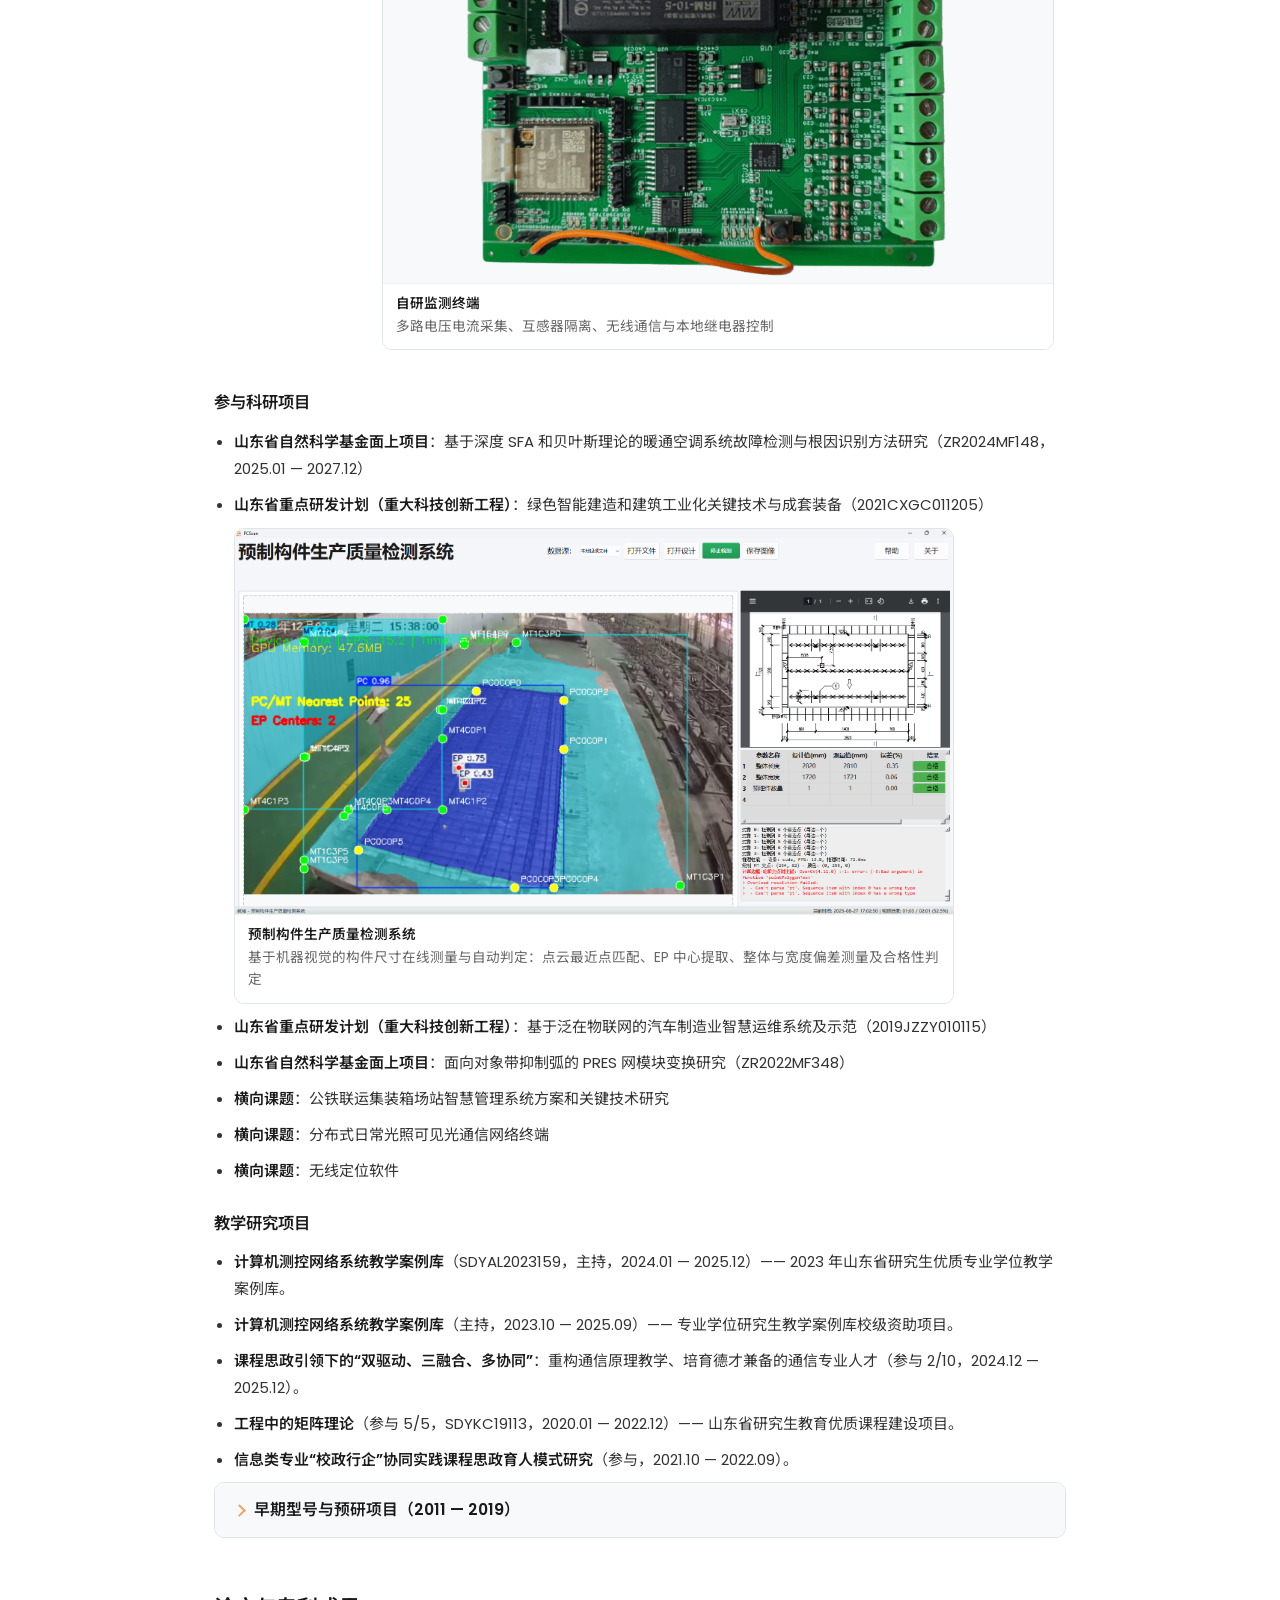
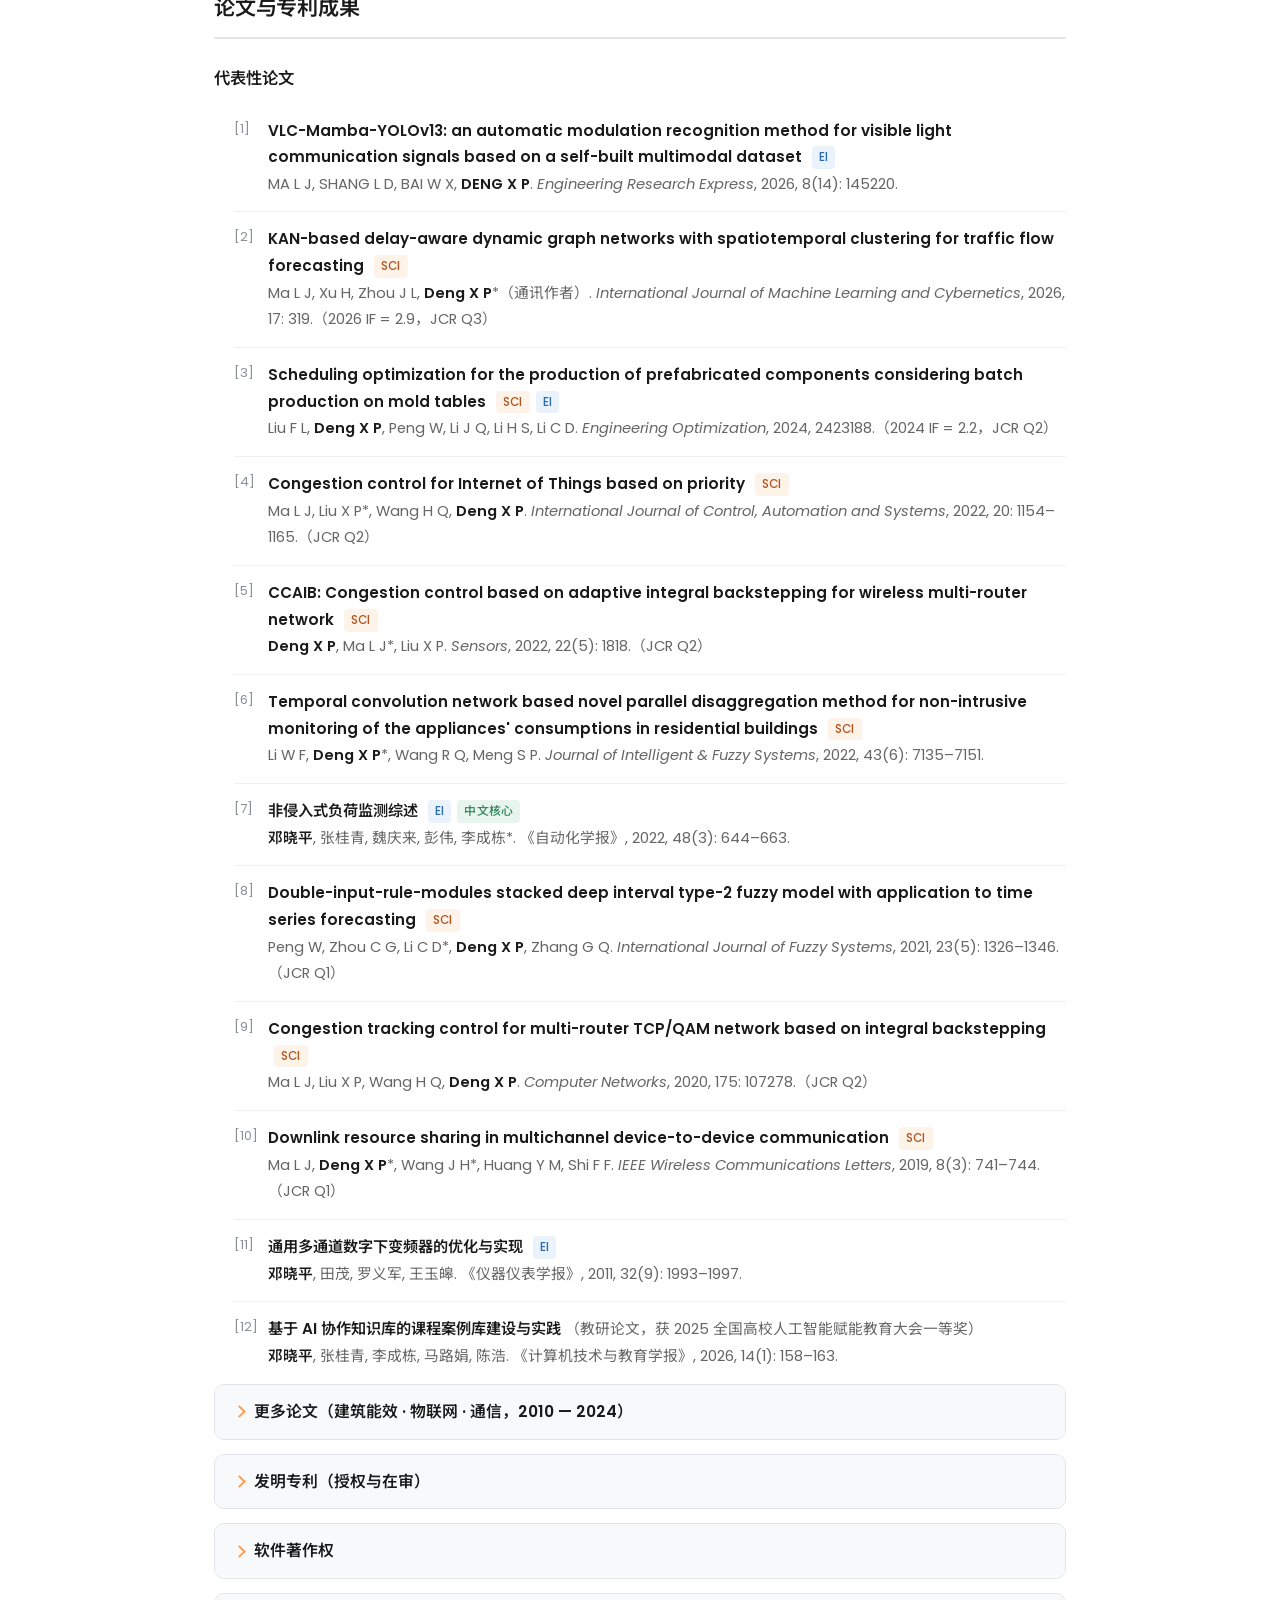
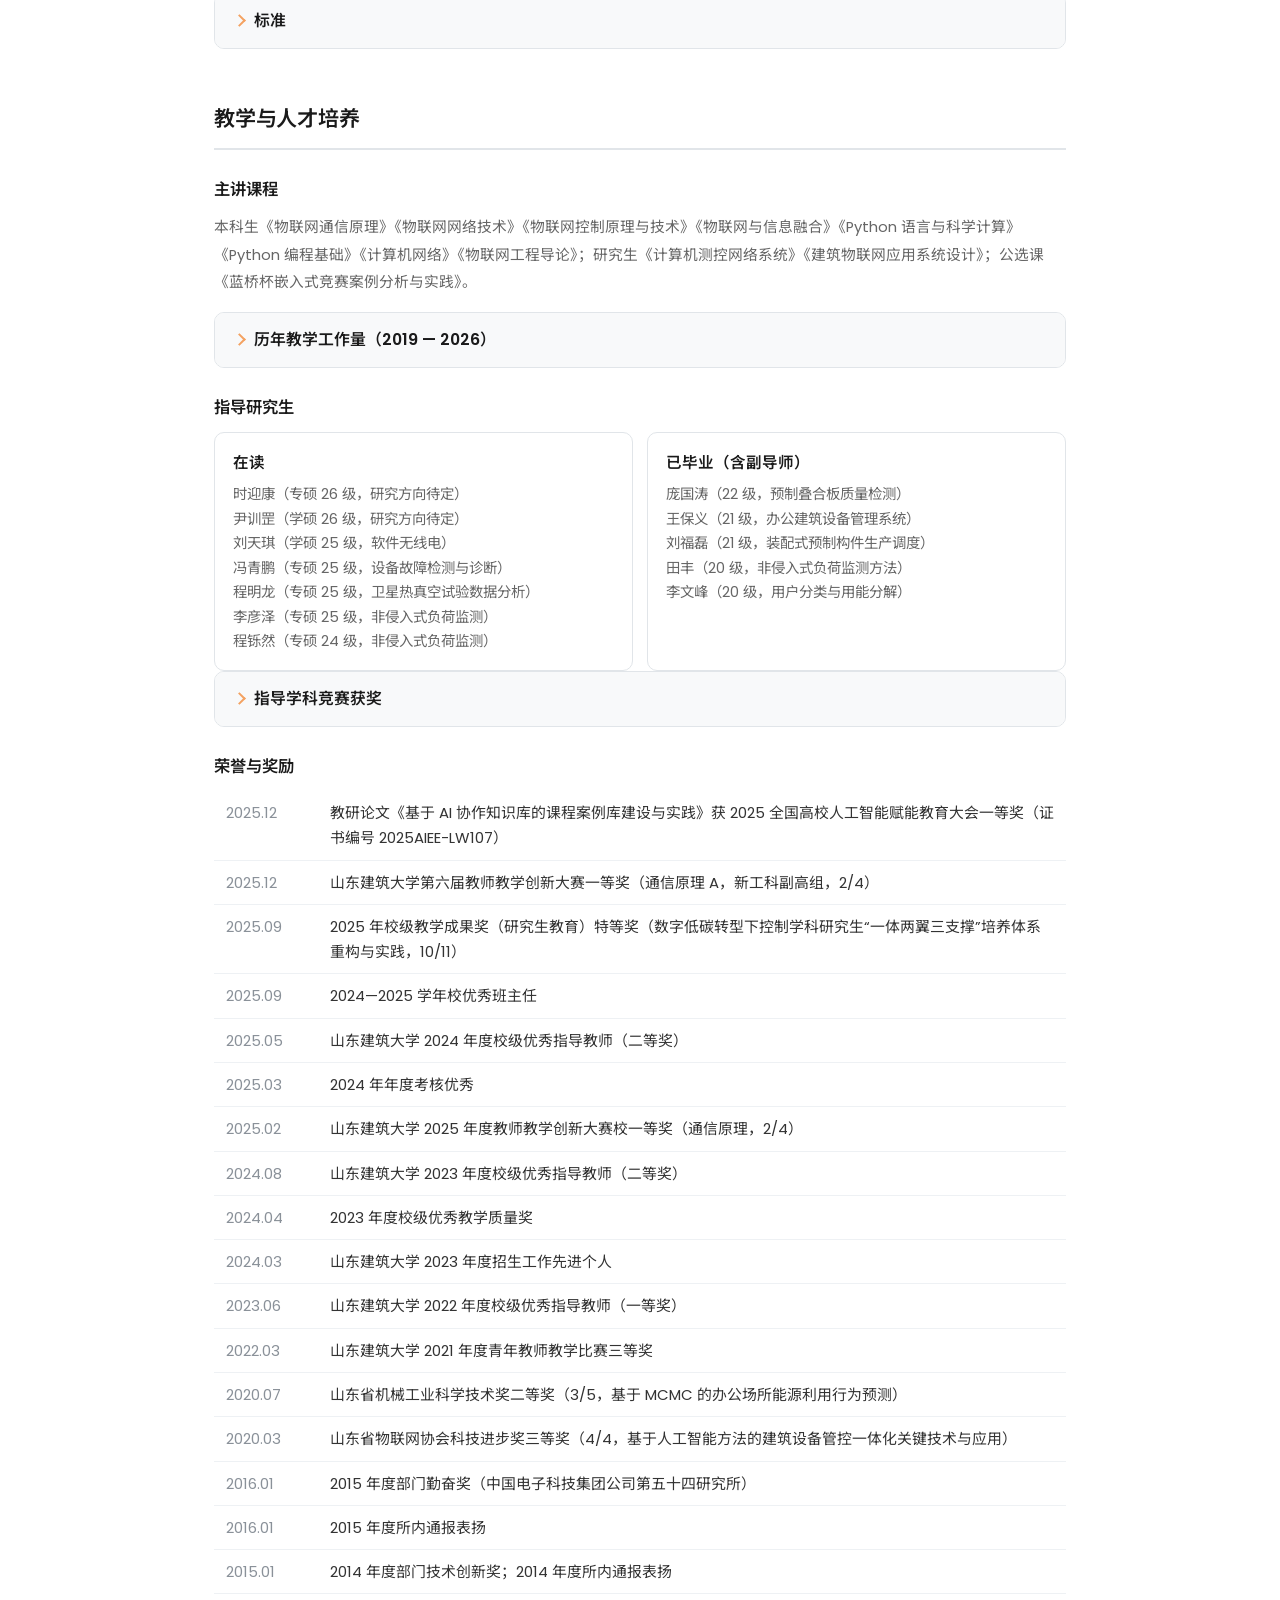
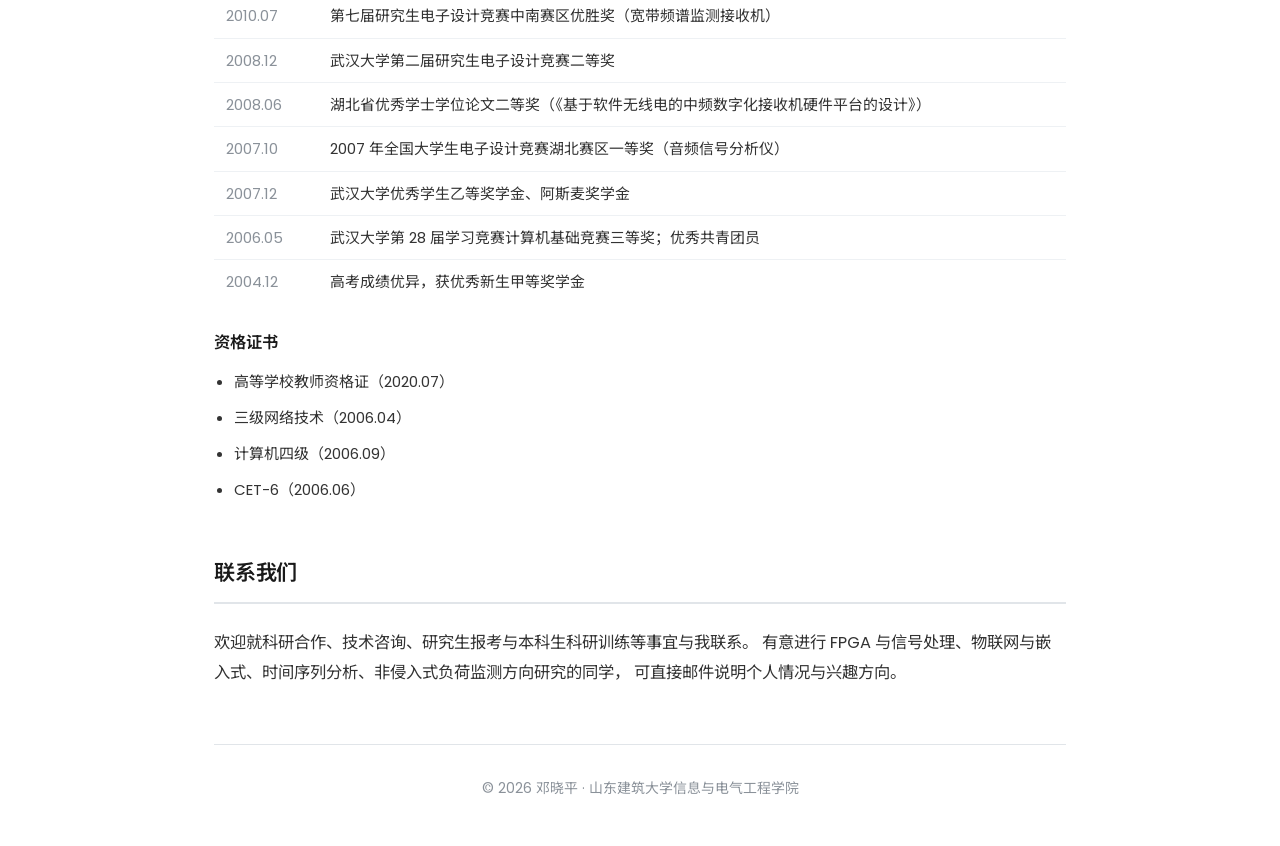
==== commit 0cd07429: "update direction of FQP" ====
--- a/index.html
+++ b/index.html
@@ -565,7 +565,7 @@
     <div class="card-grid">
         <div class="card">
             <h4>在读</h4>
-            <p>时迎康（专硕 26 级，研究方向待定）<br>尹训罡（学硕 26 级，研究方向待定）<br>刘天琪（学硕 25 级，软件无线电）<br>冯青鹏（专硕 25 级，非侵入式负荷监测）<br>程明龙（专硕 25 级，卫星热真空试验数据分析）<br>李彦泽（专硕 25 级，非侵入式负荷监测）<br>程铄然（专硕 24 级，非侵入式负荷监测）</p>
+            <p>时迎康（专硕 26 级，研究方向待定）<br>尹训罡（学硕 26 级，研究方向待定）<br>刘天琪（学硕 25 级，软件无线电）<br>冯青鹏（专硕 25 级，设备故障检测与诊断）<br>程明龙（专硕 25 级，卫星热真空试验数据分析）<br>李彦泽（专硕 25 级，非侵入式负荷监测）<br>程铄然（专硕 24 级，非侵入式负荷监测）</p>
         </div>
         <div class="card">
             <h4>已毕业（含副导师）</h4>
